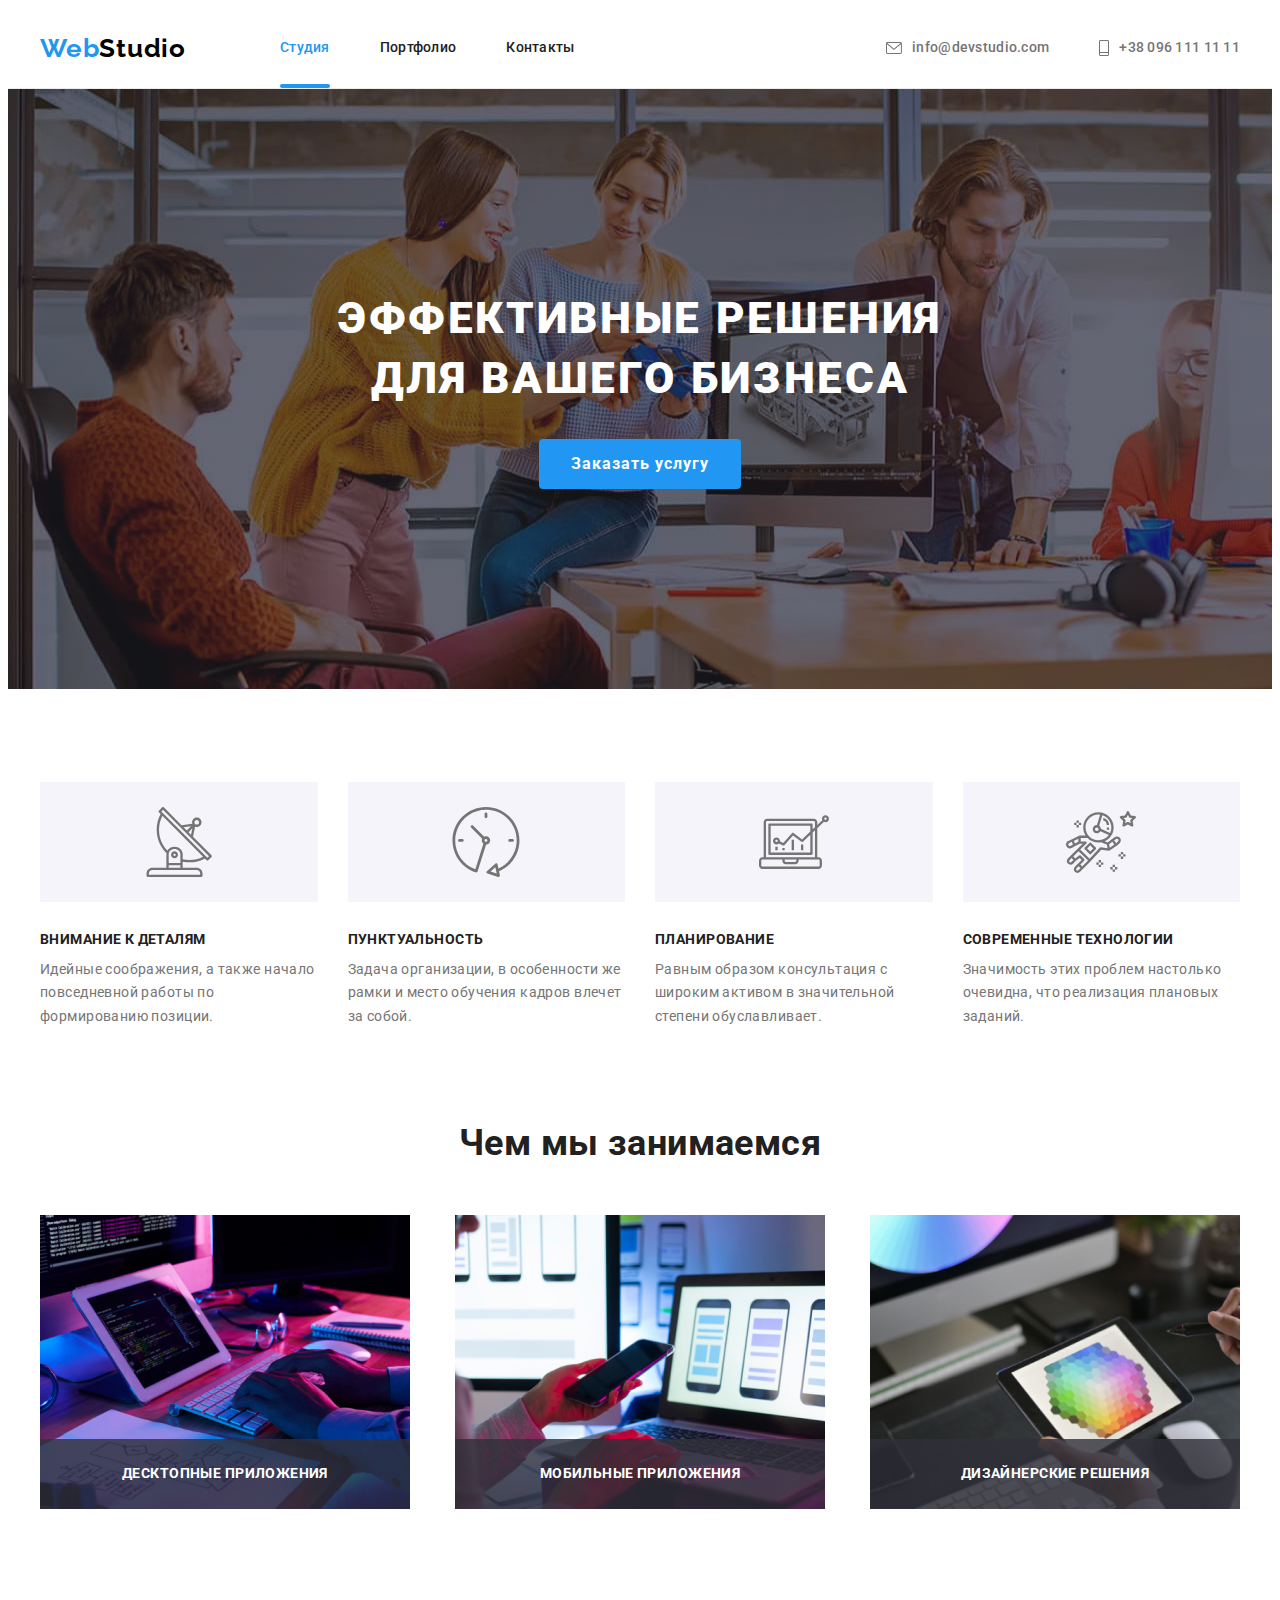
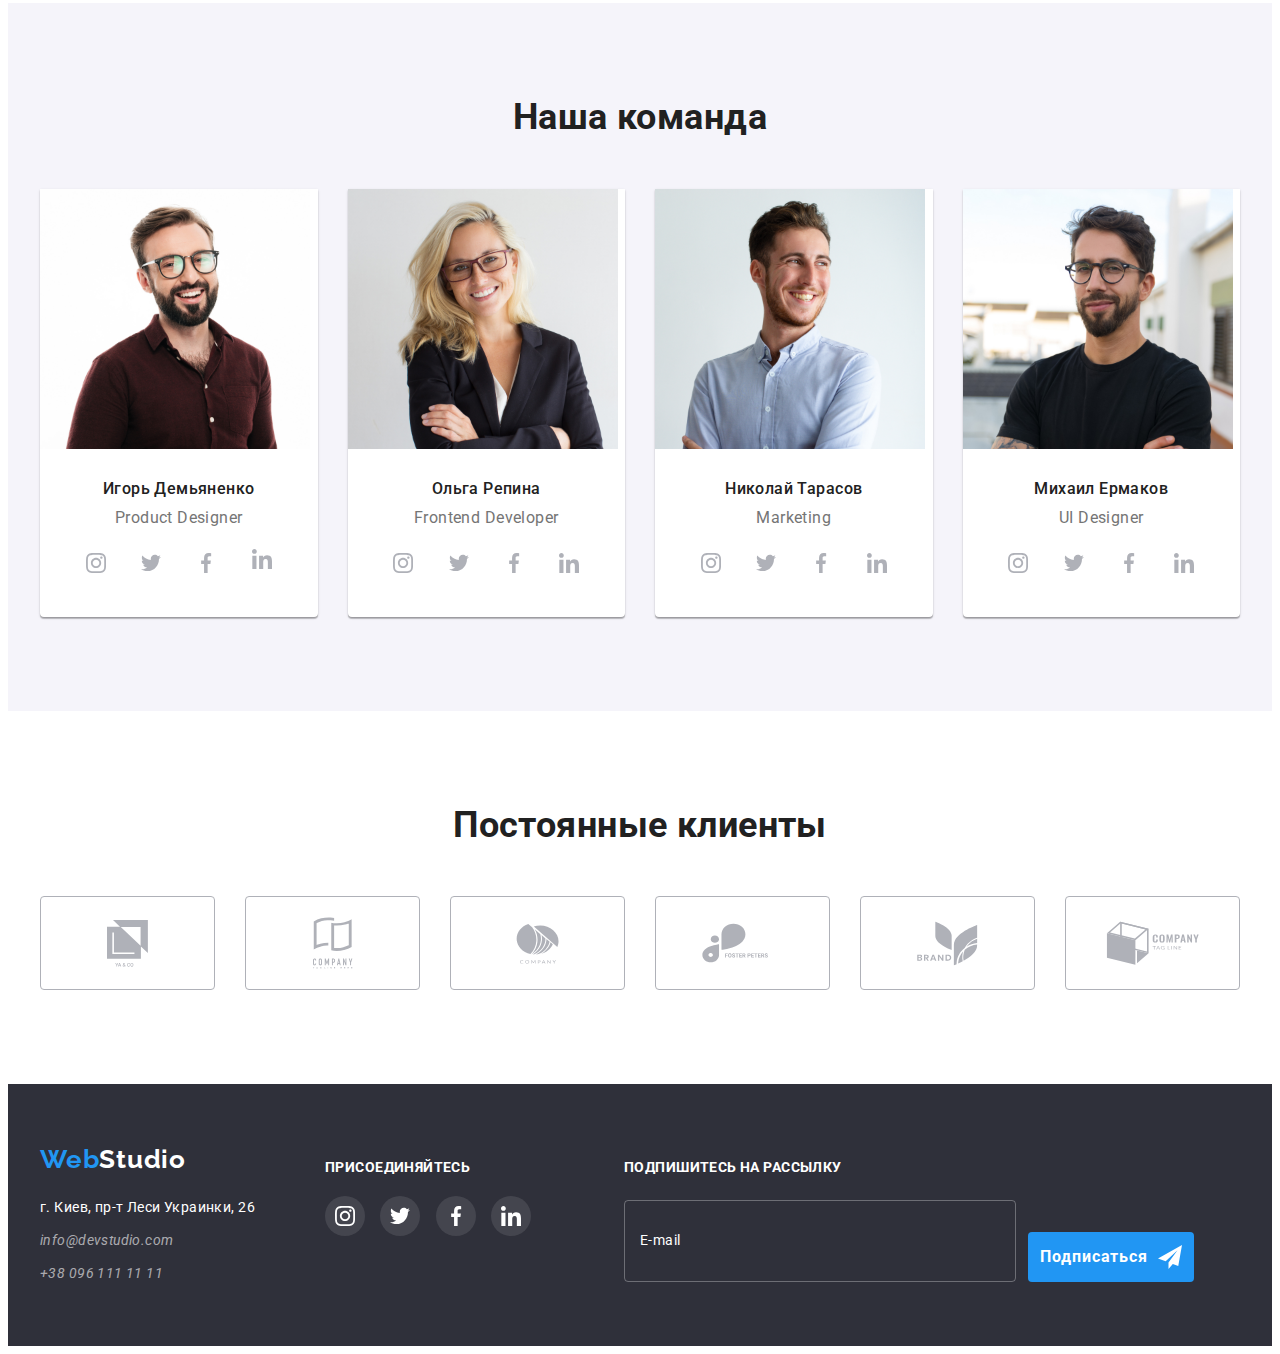
==== index.html @ 37f89ac8 "Initial commit" ====
<!DOCTYPE html>
<html lang="ru">
  <head>
    <meta charset="UTF-8" />
    <meta http-equiv="X-UA-Compatible" content="IE=edge" />
    <meta name="viewport" content="width=device-width, initial-scale=1.0" />
    <title>Студия</title>
    <link
      href="https://fonts.googleapis.com/css2?family=Raleway:wght@700&family=Roboto:wght@400;500;700;900&display=swap"
      rel="stylesheet"
    />
    <link
      rel="stylesheet"
      href="https://cdnjs.cloudflare.com/ajax/libs/modern-normalize/1.1.0/modern-normalize.min.css"
      integrity="sha512-wpPYUAdjBVSE4KJnH1VR1HeZfpl1ub8YT/NKx4PuQ5NmX2tKuGu6U/JRp5y+Y8XG2tV+wKQpNHVUX03MfMFn9Q=="
      crossorigin="anonymous"
      referrerpolicy="no-referrer"
    />
    <link rel="stylesheet" href="./css/main.min.css" />
  </head>
  <body>
    <!-- HEADER -->

    <header class="header">
      <div class="container">
        <nav class="nav">
          <a href="./index.html" class="logo link"
            >Web<span class="logo__part logo__part">Studio</span></a
          >
          <ul class="list nav__list">
            <li class="nav__item nav__item--current">
              <a href="./index.html" class="nav__link link nav__link--current"
                >Студия</a
              >
            </li>
            <li class="nav__item">
              <a href="./portfolio.html" class="nav__link link">Портфолио</a>
            </li>
            <li class="nav__item">
              <a href="" class="nav__link link">Контакты</a>
            </li>
          </ul>
          <ul class="contacts list">
            <li class="contacts__item">
              <a href="mailto:info@devstudio.com" class="contacts__link link">
                <svg class="contacts__icon" width="16" height="12">
                  <use href="./symbol-defs.svg#icon-envelope"></use>
                </svg>
                <span>info@devstudio.com</span>
              </a>
            </li>
            <li class="contacts__item">
              <a href="tel:+380961111111" class="contacts__link link">
                <svg class="contacts__icon" width="10" height="16">
                  <use href="./symbol-defs.svg#icon-phone"></use>
                </svg>
                <span>+38 096 111 11 11</span>
              </a>
            </li>
          </ul>
        </nav>
      </div>
    </header>

    <!-- MAIN -->

    <main>
      <!-- герой -->
      <section class="hero">
        <div class="container">
          <h1 class="hero__header">Эффективные решения для вашего бизнеса</h1>
          <button type="button" data-modal-open class="buttons hero__button">
            Заказать услугу
          </button>
        </div>
      </section>

      <!-- преимущества -->
      <section class="advantages section">
        <div class="container">
          <h2 class="hidden">Преимущества</h2>
          <ul class="advantages__list list">
            <li class="advantages__item">
              <div class="advantages__svg-wrapper">
                <svg width="70" height="70">
                  <use href="./symbol-defs.svg#icon-feature-1"></use>
                </svg>
              </div>
              <h3 class="advantages__header">Внимание к деталям</h3>
              <p>
                Идейные соображения, а также начало повседневной работы по
                формированию позиции.
              </p>
            </li>
            <li class="advantages__item">
              <div class="advantages__svg-wrapper">
                <svg width="70" height="70">
                  <use href="./symbol-defs.svg#icon-feature-2"></use>
                </svg>
              </div>
              <h3 class="advantages__header">Пунктуальность</h3>
              <p>
                Задача организации, в особенности же рамки и место обучения
                кадров влечет за собой.
              </p>
            </li>
            <li class="advantages__item">
              <div class="advantages__svg-wrapper">
                <svg width="70" height="70">
                  <use href="./symbol-defs.svg#icon-feature-3"></use>
                </svg>
              </div>
              <h3 class="advantages__header">Планирование</h3>
              <p>
                Равным образом консультация с широким активом в значительной
                степени обуславливает.
              </p>
            </li>
            <li class="advantages__item">
              <div class="advantages__svg-wrapper">
                <svg width="70" height="70">
                  <use href="./symbol-defs.svg#icon-feature-4"></use>
                </svg>
              </div>
              <h3 class="advantages__header">Современные технологии</h3>
              <p>
                Значимость этих проблем настолько очевидна, что реализация
                плановых заданий.
              </p>
            </li>
          </ul>
        </div>
      </section>

      <!-- Чем мы занимаемся -->
      <section class="specialisation section">
        <div class="container">
          <h2 class="section-header">Чем мы занимаемся</h2>
          <ul class="specialisation__list list">
            <li class="specialisation__item">
              <div>
                <img
                  src="./images/images-main-page/box1.jpg"
                  alt="Написание кода"
                  width="370"
                />
                <div class="specialisation__text-wrapper">
                  <p class="specialisation__name">Десктопные приложения</p>
                </div>
              </div>
            </li>
            <li class="specialisation__item">
              <div>
                <img
                  src="./images/images-main-page/box2.jpg"
                  alt="Адаптация контента под смарт
                    фон"
                  width="370"
                />
                <div class="specialisation__text-wrapper">
                  <p class="specialisation__name">Мобильные приложения</p>
                </div>
              </div>
            </li>
            <li class="specialisation__item">
              <div>
                <img
                  src="./images/images-main-page/box3.jpg"
                  alt="Подбор цветов"
                  width="370"
                />
                <div class="specialisation__text-wrapper">
                  <p class="specialisation__name">Дизайнерские решения</p>
                </div>
              </div>
            </li>
          </ul>
        </div>
      </section>

      <!-- Наша команда -->
      <section class="team section">
        <div class="container">
          <h2 class="section-header">Наша команда</h2>
          <ul class="team__cards list">
            <li class="member-card">
              <img
                src="./images/images-main-page/img.jpg"
                alt="Игорь Демьяненко"
                width="270"
              />
              <div class="member-card__text">
                <h3 class="member-card__name">Игорь Демьяненко</h3>
                <p lang="en" class="member-card__position">Product Designer</p>
                <ul class="communities list">
                  <li class="communities__item">
                    <a href="" class="link communities__link">
                      <svg class="communities__icon" width="20" height="20">
                        <use href="./symbol-defs.svg#icon-instagram"></use>
                      </svg>
                    </a>
                  </li>
                  <li class="communities__item">
                    <a href="" class="link communities__link">
                      <svg class="communities__icon" width="20" height="20">
                        <use href="./symbol-defs.svg#icon-twitter"></use>
                      </svg>
                    </a>
                  </li>
                  <li class="communities__item">
                    <a href="" class="link communities__link">
                      <svg class="communities__icon" width="20" height="20">
                        <use href="./symbol-defs.svg#icon-facebook"></use>
                      </svg>
                    </a>
                  </li>
                  <li class="communities__item">
                    <a href="" class="link communities__link">
                      <svg class="communities-icon-svg" width="20" height="20">
                        <use href="./symbol-defs.svg#icon-linkedin"></use>
                      </svg>
                    </a>
                  </li>
                </ul>
              </div>
            </li>
            <li class="member-card">
              <img
                src="./images/images-main-page/img1.jpg"
                alt="Ольга Репина"
                width="270"
              />
              <div class="member-card__text">
                <h3 class="member-card__name">Ольга Репина</h3>
                <p lang="en" class="member-card__position">
                  Frontend Developer
                </p>
                <ul class="communities list">
                  <li class="communities__item">
                    <a href="" class="link communities__link">
                      <svg class="communities__icon" width="20" height="20">
                        <use href="./symbol-defs.svg#icon-instagram"></use>
                      </svg>
                    </a>
                  </li>
                  <li class="communities__item">
                    <a href="" class="link communities__link">
                      <svg class="communities__icon" width="20" height="20">
                        <use href="./symbol-defs.svg#icon-twitter"></use>
                      </svg>
                    </a>
                  </li>
                  <li class="communities__item">
                    <a href="" class="link communities__link">
                      <svg class="communities__icon" width="20" height="20">
                        <use href="./symbol-defs.svg#icon-facebook"></use>
                      </svg>
                    </a>
                  </li>
                  <li class="communities__item">
                    <a href="" class="link communities__link">
                      <svg class="communities__icon" width="20" height="20">
                        <use href="./symbol-defs.svg#icon-linkedin"></use>
                      </svg>
                    </a>
                  </li>
                </ul>
              </div>
            </li>
            <li class="member-card">
              <img
                src="./images/images-main-page/img2.jpg"
                alt="Николай Тарасов"
                width="270"
              />
              <div class="member-card__text">
                <h3 class="member-card__name">Николай Тарасов</h3>
                <p lang="en" class="member-card__position">Marketing</p>
                <ul class="communities list">
                  <li class="communities__item">
                    <a href="" class="link communities__link">
                      <svg class="communities__icon" width="20" height="20">
                        <use href="./symbol-defs.svg#icon-instagram"></use>
                      </svg>
                    </a>
                  </li>
                  <li class="communities__item">
                    <a href="" class="link communities__link">
                      <svg class="communities__icon" width="20" height="20">
                        <use href="./symbol-defs.svg#icon-twitter"></use>
                      </svg>
                    </a>
                  </li>
                  <li class="communities__item">
                    <a href="" class="link communities__link">
                      <svg class="communities__icon" width="20" height="20">
                        <use href="./symbol-defs.svg#icon-facebook"></use>
                      </svg>
                    </a>
                  </li>
                  <li class="communities__item">
                    <a href="" class="link communities__link">
                      <svg class="communities__icon" width="20" height="20">
                        <use href="./symbol-defs.svg#icon-linkedin"></use>
                      </svg>
                    </a>
                  </li>
                </ul>
              </div>
            </li>
            <li class="member-card">
              <img
                src="./images/images-main-page/img3.jpg"
                alt="Михаил Ермаков"
                width="270"
              />
              <div class="member-card__text">
                <h3 class="member-card__name">Михаил Ермаков</h3>
                <p lang="en" class="member-card__position">UI Designer</p>
                <ul class="communities list">
                  <li class="communities__item">
                    <a href="" class="link communities__link">
                      <svg class="communities__icon" width="20" height="20">
                        <use href="./symbol-defs.svg#icon-instagram"></use>
                      </svg>
                    </a>
                  </li>
                  <li class="communities__item">
                    <a href="" class="link communities__link">
                      <svg class="communities__icon" width="20" height="20">
                        <use href="./symbol-defs.svg#icon-twitter"></use>
                      </svg>
                    </a>
                  </li>
                  <li class="communities__item">
                    <a href="" class="link communities__link">
                      <svg class="communities__icon" width="20" height="20">
                        <use href="./symbol-defs.svg#icon-facebook"></use>
                      </svg>
                    </a>
                  </li>
                  <li class="communities__item">
                    <a href="" class="link communities__link">
                      <svg class="communities__icon" width="20" height="20">
                        <use href="./symbol-defs.svg#icon-linkedin"></use>
                      </svg>
                    </a>
                  </li>
                </ul>
              </div>
            </li>
          </ul>
        </div>
      </section>

      <!-- Постоянные клиенты -->
      <section class="section clients">
        <div class="container">
          <h2 class="section-header">Постоянные клиенты</h2>
          <ul class="list clients__list">
            <li class="clients__item">
              <a href="" class="clients__link link">
                <svg class="clients__icon" width="41" height="47">
                  <use href="./symbol-defs.svg#icon-client-1"></use>
                </svg>
              </a>
            </li>
            <li class="clients__item">
              <a href="" class="clients__link link">
                <svg width="40" height="52" class="clients-icon-svg">
                  <use href="./symbol-defs.svg#icon-client-2"></use>
                </svg>
              </a>
            </li>
            <li class="clients__item">
              <a href="" class="clients__link link">
                <svg width="43" height="41" class="clients-icon-svg">
                  <use href="./symbol-defs.svg#icon-client-3"></use>
                </svg>
              </a>
            </li>
            <li class="clients__item">
              <a href="" class="clients__link link">
                <svg width="84" height="40" class="clients-icon-svg">
                  <use href="./symbol-defs.svg#icon-client-4"></use>
                </svg>
              </a>
            </li>
            <li class="clients__item">
              <a href="" class="clients__link link">
                <svg width="63" height="45" class="clients-icon-svg">
                  <use href="./symbol-defs.svg#icon-client-5"></use>
                </svg>
              </a>
            </li>
            <li class="clients__item">
              <a href="" class="clients__link link">
                <svg width="94" height="44" class="clients-icon-svg">
                  <use href="./symbol-defs.svg#icon-client-6"></use>
                </svg>
              </a>
            </li>
          </ul>
        </div>
      </section>
    </main>

    <!-- FOOTER  -->

    <footer class="footer">
      <div class="footer__container container">
        <div class="footer__address">
          <a href="./index.html" class="logo link"
            >Web<span class="logo__part logo__part--light">Studio</span></a
          >
          <address>
            <ul class="address list">
              <li class="address__item">
                <a
                  href="https://www.google.com/maps/place/%D0%B1%D1%83%D0%BB.+%D0%9B%D0%B5%D1%81%D0%B8+%D0%A3%D0%BA%D1%80%D0%B0%D0%B8%D0%BD%D0%BA%D0%B8,+26,+%D0%9A%D0%B8%D0%B5%D0%B2,+02000/@50.4265807,30.5383858,17z/data=!3m1!4b1!4m5!3m4!1s0x40d4cf0e033ecbe9:0x57a4dffefec77da0!8m2!3d50.4265807!4d30.5383858?shorturl=1"
                  class="link address__link address__link--light"
                  >г. Киев, пр-т Леси Украинки, 26</a
                >
              </li>
              <li class="address__item">
                <a href="mailto:info@devstudio.com" class="address__link link"
                  >info@devstudio.com</a
                >
              </li>
              <li class="address__item">
                <a href="tel:+380961111111" class="address__link link"
                  >+38 096 111 11 11</a
                >
              </li>
            </ul>
          </address>
        </div>
        <div class="footer__communities">
          <b class="footer__header">ПРИСОЕДИНЯЙТЕСЬ</b>
          <ul class="communities list">
            <li class="communities__item communities__item--light">
              <a href="" class="link communities__link">
                <svg class="communities__icon" width="20" height="20">
                  <use href="./symbol-defs.svg#icon-instagram"></use>
                </svg>
              </a>
            </li>
            <li class="communities__item communities__item--light">
              <a href="" class="link communities__link">
                <svg class="communities__icon" width="20" height="20">
                  <use href="./symbol-defs.svg#icon-twitter"></use>
                </svg>
              </a>
            </li>
            <li class="communities__item communities__item--light">
              <a href="" class="link communities__link">
                <svg class="communities__icon" width="20" height="20">
                  <use href="./symbol-defs.svg#icon-facebook"></use>
                </svg>
              </a>
            </li>
            <li class="communities__item communities__item--light">
              <a href="" class="link communities__link">
                <svg class="communities__icon" width="20" height="20">
                  <use href="./symbol-defs.svg#icon-linkedin"></use>
                </svg>
              </a>
            </li>
          </ul>
        </div>
        <div class="footer__subscribe">
          <b class="footer__header">Подпишитесь на рассылку</b>
          <form class="subscribe-form">
            <label class="subscribe-form__field">
              <input
                type="email"
                name="user-email"
                class="subscribe-form__input"
                placeholder=" "
              />
              <span class="subscribe-form__label">E-mail</span>
            </label>
            <button type="submit" class="subscribe-form__button buttons">
              <span class="subscribe-form__button-text">Подписаться</span>
              <svg width="24" height="24" class="subscribe-form__icon">
                <use href="./symbol-defs.svg#icon-send"></use>
              </svg>
            </button>
          </form>
        </div>
      </div>
    </footer>

    <!-- MODAL WINDOW -->

    <div data-modal class="backdrop is-hidden">
      <div class="modal">
        <button type="button" data-modal-close class="close-button">
          <svg width="18" height="18">
            <use href="./symbol-defs.svg#icon-close"></use>
          </svg>
        </button>
        <p class="modal__text">Оставьте свои данные, мы вам перезвоним</p>
        <form class="form">
          <label class="form__field">
            <span class="form__label">Имя</span>
            <input name="form-user-name" type="text" class="form__input" />
            <span class="form__icon">
              <svg width="18" height="18">
                <use href="./symbol-defs.svg#icon-person"></use>
              </svg>
            </span>
          </label>
          <label class="form__field">
            <span class="form__label">Телефон</span>
            <input name="form-telephone" type="tel" class="form__input" />
            <span class="form__icon">
              <svg width="18" height="18">
                <use href="./symbol-defs.svg#icon-telephone"></use>
              </svg>
            </span>
          </label>
          <label class="form__field">
            <span class="form__label">Почта</span>
            <input name="form-email" type="email" class="form__input" />
            <span class="form__icon">
              <svg width="18" height="18">
                <use href="./symbol-defs.svg#icon-email"></use>
              </svg>
            </span>
          </label>
          <label class="form__field">
            <span class="form__label">Комментарий</span>
            <textarea
              name="form-comment"
              class="form__input form__input-area"
              placeholder="Введите текст"
            ></textarea>
          </label>
          <label class="form__field form__field-checkbox">
            <input
              name="form-terms"
              type="checkbox"
              class="form__input-checkbox hidden"
              value="true"
            />
            <span class="form__label-checkbox"
              >Соглашаюсь с рассылкой и принимаю
              <a class="form__link-checkbox link" href=""
                >Условия договора</a
              ></span
            >
            <span class="form__icon-checkbox"></span>
          </label>
          <button type="submit" class="submit-button buttons">Отправить</button>
        </form>
      </div>
    </div>
    <script src="./js/modal.js"></script>
  </body>
</html>
---- css/main.min.css ----
p,h1,h2,h3,h4,h5,h6{margin:0px}ul,ol{margin:0px;padding-left:0px}img{display:block}svg{fill:currentColor}.link{text-decoration:none;margin:0;padding:0;color:inherit}.list{list-style-type:none;margin:0;padding:0}body{font-family:"Roboto",sans-serif;font-style:normal;font-weight:400;font-size:14px;line-height:1.7;letter-spacing:.03em;color:#757575;background-color:#fff}.hidden{width:1px;height:1px;overflow:hidden;opacity:0;margin:-1px}.backdrop{position:fixed;top:0;left:0;width:100%;height:100vh;background-color:rgba(0,0,0,.2);opacity:1;transition:opacity 250ms cubic-bezier(0.4, 0, 0.2, 1)}.backdrop.is-hidden{opacity:0;pointer-events:none}.no-scroll{overflow:hidden}.close-button{position:absolute;top:8px;right:8px;display:flex;align-items:center;justify-content:center;width:30px;height:30px;border:1px solid rgba(0,0,0,.1);border-radius:50%;background-color:#fff;transition:color 250ms cubic-bezier(0.4, 0, 0.2, 1),box-shadow 250ms cubic-bezier(0.4, 0, 0.2, 1),background-color 250ms cubic-bezier(0.4, 0, 0.2, 1)}.close-button:hover,.close-button:focus{background-color:#2196f3}.section{padding-top:94px;padding-bottom:94px}.container{width:1200px;padding-left:15px;padding-right:15px;margin:0 auto}.section-header{font-weight:700;font-size:36px;line-height:1.16;text-align:center;color:#212121;margin-bottom:50px}.buttons{display:flex;align-items:center;justify-content:center;font-family:inherit;cursor:pointer;border:none;border-radius:4px;font-weight:700;font-size:16px;line-height:1.88;letter-spacing:.06em;color:#fff}.buttons:hover,.buttons:focus{background-color:#188ce8;box-shadow:0px 2px 2px 0px rgba(0,0,0,.1215686275),0px 1px 2px 0px rgba(0,0,0,.0784313725),0px 3px 1px 0px rgba(0,0,0,.1019607843)}.filter{display:flex;align-items:center;justify-content:center;margin-bottom:30px}.filter__item+.filter__item{margin-left:8px}.filter__buttons{font-weight:500;font-size:16px;line-height:1.62;letter-spacing:.03em;text-align:center;background-color:#f5f4fa;color:#212121;transition:color 250ms cubic-bezier(0.4, 0, 0.2, 1),box-shadow 250ms cubic-bezier(0.4, 0, 0.2, 1),background-color 250ms cubic-bezier(0.4, 0, 0.2, 1);padding:6px 22px}.filter__buttons:hover,.filter__buttons:focus{color:#fff;background-color:#2196f3;box-shadow:0px 2px 2px 0px rgba(0,0,0,.1215686275),0px 1px 2px 0px rgba(0,0,0,.0784313725),0px 3px 1px 0px rgba(0,0,0,.1019607843)}.filter__buttons--current{color:#fff;background-color:#2196f3}.communities{display:flex;justify-content:space-between;height:44px;width:206px;margin-top:16px;margin-left:auto;margin-right:auto}.communities__item{height:40px;width:40px;border-radius:50%;display:flex;align-items:center;justify-content:center;color:#afb1b8;transition:color 250ms cubic-bezier(0.4, 0, 0.2, 1),box-shadow 250ms cubic-bezier(0.4, 0, 0.2, 1),background-color 250ms cubic-bezier(0.4, 0, 0.2, 1)}.communities__item--light{background-color:rgba(255,255,255,.1);color:#fff}.communities__item+.communities__item{margin-left:10px}.communities__item:hover,.communities__item:focus{color:#fff;background-color:#2196f3}.communities__icon{display:block;fill:currentColor}@keyframes menuAnimation{0%{transform:scaleX(0%)}100%{transform:scaleX(100%)}}.header{border-bottom:1px solid #ececec;font-weight:500;line-height:1.14;letter-spacing:.02em}.nav{display:flex;align-items:center;justify-content:center}.nav__list{display:flex;margin-left:94px}.nav__link{color:#212121;transition:color 250ms cubic-bezier(0.4, 0, 0.2, 1),box-shadow 250ms cubic-bezier(0.4, 0, 0.2, 1),background-color 250ms cubic-bezier(0.4, 0, 0.2, 1);display:block;padding-top:32px;padding-bottom:32px}.nav__link--current{color:#2196f3}.nav__link:hover,.nav__link:focus{color:#2196f3}.nav__item{position:relative}.nav__item+.nav__item{margin-left:50px}.nav__item::after{content:"";display:block;position:absolute;left:0;bottom:0;width:100%;height:4px;border-radius:2px;background-color:#2196f3;transform:scaleX(0);transition:transform 250ms cubic-bezier(0.4, 0, 0.2, 1)}.nav__item:hover::after{transform:scaleX(1)}.nav__item--current::after{transform:scaleX(1);animation-name:menuAnimation;animation-duration:250ms;animation-timing-function:cubic-bezier(0.4, 0, 0.2, 1)}.contacts{margin-left:auto;display:flex}.contacts__link{display:flex;align-items:center;justify-content:center;padding-top:32px;padding-bottom:32px;transition:color 250ms cubic-bezier(0.4, 0, 0.2, 1),box-shadow 250ms cubic-bezier(0.4, 0, 0.2, 1),background-color 250ms cubic-bezier(0.4, 0, 0.2, 1);color:#757575}.contacts__link:hover,.contacts__link:focus{color:#2196f3}.contacts__item+.contacts__item{margin-left:50px}.contacts__icon{margin-right:10px}.logo{font-family:"Raleway",sans-serif;font-style:normal;font-weight:700;font-size:26px;line-height:1.19;letter-spacing:.03em;color:#2196f3}.logo__part{color:#000}.logo__part--light{color:#fff}.hero{background-color:#2f303a;background-image:linear-gradient(rgba(47, 48, 58, 0.4), rgba(47, 48, 58, 0.4)),url(../images/images-main-page/hero-img.jpg);max-height:600px;max-width:1600px;background-repeat:no-repeat;background-size:cover;text-align:center;padding-top:200px;padding-bottom:200px;margin:0 auto}.hero__header{font-weight:900;font-size:44px;line-height:1.36;letter-spacing:.06em;text-align:center;text-transform:uppercase;display:inline-block;color:#fff;max-width:696px;margin-bottom:30px}.hero__button{margin:0 auto;padding:10px 32px;background-color:#2196f3;color:#fff;transition:color 250ms cubic-bezier(0.4, 0, 0.2, 1),box-shadow 250ms cubic-bezier(0.4, 0, 0.2, 1),background-color 250ms cubic-bezier(0.4, 0, 0.2, 1)}.advantages{padding-bottom:0}.advantages__list{display:flex;justify-content:space-between}.advantages__item{flex-basis:calc((100% - 90px)/4)}.advantages__item+.advantages__item{margin-left:30px}.advantages__svg-wrapper{height:120px;width:100%;background-color:#f5f4fa;display:flex;align-items:center;justify-content:center;margin-bottom:30px}.advantages__header{font-weight:700;font-size:14px;line-height:1.14;text-transform:uppercase;color:#212121;margin-bottom:10px}.specialisation__list{display:flex;justify-content:space-between}.specialisation__item{flex-basis:calc((100% - 90px)/4);position:relative}.specialisation__item+.specialisation__item{margin-left:30px}.specialisation__text-wrapper{position:absolute;bottom:0;display:flex;align-items:center;justify-content:center;width:100%;height:70px;text-transform:uppercase;font-weight:700;font-size:14px;line-height:1.14;letter-spacing:.03em;color:#fff;background-color:rgba(47,48,58,.8)}.team{background-color:#f5f4fa}.team__header{font-weight:700;font-size:36px;line-height:1.16;text-align:center;color:#212121;margin-bottom:50px}.team__cards{display:flex;justify-content:space-between}.member-card{box-shadow:0px 1px 3px rgba(0,0,0,.12),0px 1px 1px rgba(0,0,0,.14),0px 2px 1px rgba(0,0,0,.2);border-radius:0px 0px 4px 4px;background-color:#fff;flex-basis:calc((100% - 90px)/4)}.member-card+.member-card{margin-left:30px}.member-card__text{padding-top:30px;padding-bottom:30px}.member-card__name{font-weight:500;font-size:16px;line-height:1.19;text-align:center;color:#212121}.member-card__position{font-size:16px;line-height:1.19;text-align:center;margin-top:10px}.clients__list{display:flex;justify-content:space-between}.clients__item{color:#afb1b8;border:1px solid currentColor;border-radius:4px;transition:color 250ms cubic-bezier(0.4, 0, 0.2, 1),box-shadow 250ms cubic-bezier(0.4, 0, 0.2, 1),background-color 250ms cubic-bezier(0.4, 0, 0.2, 1);flex-basis:calc((100% - 150px)/6)}.clients__item+.clients__item{margin-left:30px}.clients__item:hover,.clients__item:focus{color:#2196f3}.clients__link{display:flex;align-items:center;justify-content:center;height:92px;width:100%}.footer{background-color:#2f303a;padding-top:60px;padding-bottom:60px}.footer__container{display:flex}.address{margin-top:20px}.address__item+.address__item{margin-top:9px}.address__link{color:rgba(255,255,255,.6);transition:color 250ms cubic-bezier(0.4, 0, 0.2, 1),box-shadow 250ms cubic-bezier(0.4, 0, 0.2, 1),background-color 250ms cubic-bezier(0.4, 0, 0.2, 1)}.address__link--light{font-style:normal;color:#fff}.address__link:hover,.address__link:focus{color:#2196f3}.footer__communities{width:206px;margin-left:70px;margin-top:12px}.footer__header{font-weight:700;font-size:14px;line-height:1.14;letter-spacing:.03em;text-transform:uppercase;color:#fff}.footer__subscribe{margin-left:93px;margin-top:12px;width:570px}.subscribe-form{display:flex;align-items:flex-end;margin-top:20px}.subscribe-form__field{position:relative;display:block}.subscribe-form__input{width:358px;height:50px;padding:15px 16px;background-color:rgba(0,0,0,0);border:1px solid rgba(255,255,255,.3);border-radius:4px;color:#fff}.subscribe-form__label{position:absolute;top:50%;left:16px;transform:translateY(-50%);transition:transform 250ms linear;color:#fff}.subscribe-form__input:not(:placeholder-shown)+.subscribe-form__label,.subscribe-form__field:focus-within .subscribe-form__label{transform:translateY(-50px)}.subscribe-form__button{width:200px;height:50px;margin-left:12px;border-color:rgba(0,0,0,0);background-color:#2196f3}.subscribe-form__button-text{margin-right:10px;font-weight:700;font-size:16px;line-height:1.88;letter-spacing:.06em}.modal{position:absolute;top:50%;left:50%;transform:translate(-50%, -50%) scale(1);width:528px;min-height:581px;padding:40px;background-color:#fff;border-radius:4px;box-shadow:0px 2px 1px 0px rgba(0,0,0,.2);box-shadow:0px 1px 1px 0px rgba(0,0,0,.14);box-shadow:0px 1px 3px 0px rgba(0,0,0,.12);transition:transform 250ms cubic-bezier(0.4, 0, 0.2, 1)}.backdrop.is-hidden .modal{transform:translate(-50%, -50%) scale(1.2)}.modal__text{margin-bottom:12px;font-weight:700;font-size:20px;line-height:1.15;letter-spacing:.03em;text-align:center;color:#212121}.form__field{display:block;position:relative;margin-bottom:10px}.form__input{width:100%;height:40px;padding-left:50px;border:1px solid rgba(33,33,33,.2);border-radius:4px;outline:none;transition:border-color 350ms cubic-bezier(0.4, 0, 0.2, 1)}.form__field:focus-within .form__input{border-color:#2196f3}.form__input-area{height:120px;padding:12px 16px;resize:none}.form__input-area::placeholder{font-size:12px;line-height:1.16;letter-spacing:.01em;color:rgba(117,117,117,.5)}.form__label{color:#757575;font-size:12px;line-height:1.16;letter-spacing:.01em}.form__icon{display:block;height:18px;position:absolute;top:calc(50% + 12px);left:0;transform:translateY(-50%);margin-left:12px;fill:#212121;transition:fill 250ms cubic-bezier(0.4, 0, 0.2, 1)}.form__field:focus-within .form__icon{color:#2196f3}.form__label-checkbox{margin-left:23px}.form__field-checkbox{margin-left:13px;position:relative;margin-bottom:30px;display:flex;align-items:center;justify-content:center}.form__link-checkbox{color:#2196f3;border-bottom:1px solid #2196f3}.form__icon-checkbox{position:absolute;top:50%;left:0;transform:translateY(-50%);width:16px;height:15px;border:2px solid #212121;border-radius:2px;background-color:rgba(0,0,0,0);transition:background-color 250ms cubic-bezier(0.4, 0, 0.2, 1)}.form__input-checkbox:checked~.form__icon-checkbox{background-color:#2196f3;border-color:rgba(0,0,0,0);background-image:url(../images/images-main-page/icon-check.svg);background-repeat:no-repeat;background-position:center}.submit-button{margin:0 auto;width:200px;height:50px;background-color:#2196f3;color:#fff;font-size:16px;line-height:1.88;letter-spacing:.06em}.cards{display:flex;flex-wrap:wrap}.card{flex-basis:calc((100% - 60px)/3);margin-top:30px;margin-left:30px;transition:color 250ms cubic-bezier(0.4, 0, 0.2, 1),box-shadow 250ms cubic-bezier(0.4, 0, 0.2, 1),background-color 250ms cubic-bezier(0.4, 0, 0.2, 1)}.card:nth-child(-n+3){margin-top:0}.card:nth-child(3n+1){margin-left:0}.card:hover,.card:focus{box-shadow:1px 4px 6px 0px rgba(0,0,0,.1607843137),0px 4px 4px 0px rgba(0,0,0,.0588235294),0px 1px 1px 0px rgba(0,0,0,.1215686275)}.card__thumb{position:relative;overflow:hidden}.card__overlay-text{position:absolute;padding:63px 24px;color:#fff;background-color:rgba(33,150,243,.9);transition:transform 250ms cubic-bezier(0.4, 0, 0.2, 1);font-size:18px;line-height:1.56;letter-spacing:.03em}.card:hover .card__overlay-text,.card:focus .card__overlay-text{transform:translateY(-100%)}.card__description{padding:20px 24px;border:1px solid #eee;border-top:none}.card__name{color:#212121;font-weight:700;font-size:18px;line-height:2;letter-spacing:.06em}.card__type{font-size:16px;line-height:1.88;color:#757575;margin-top:4px}/*# sourceMappingURL=main.min.css.map */
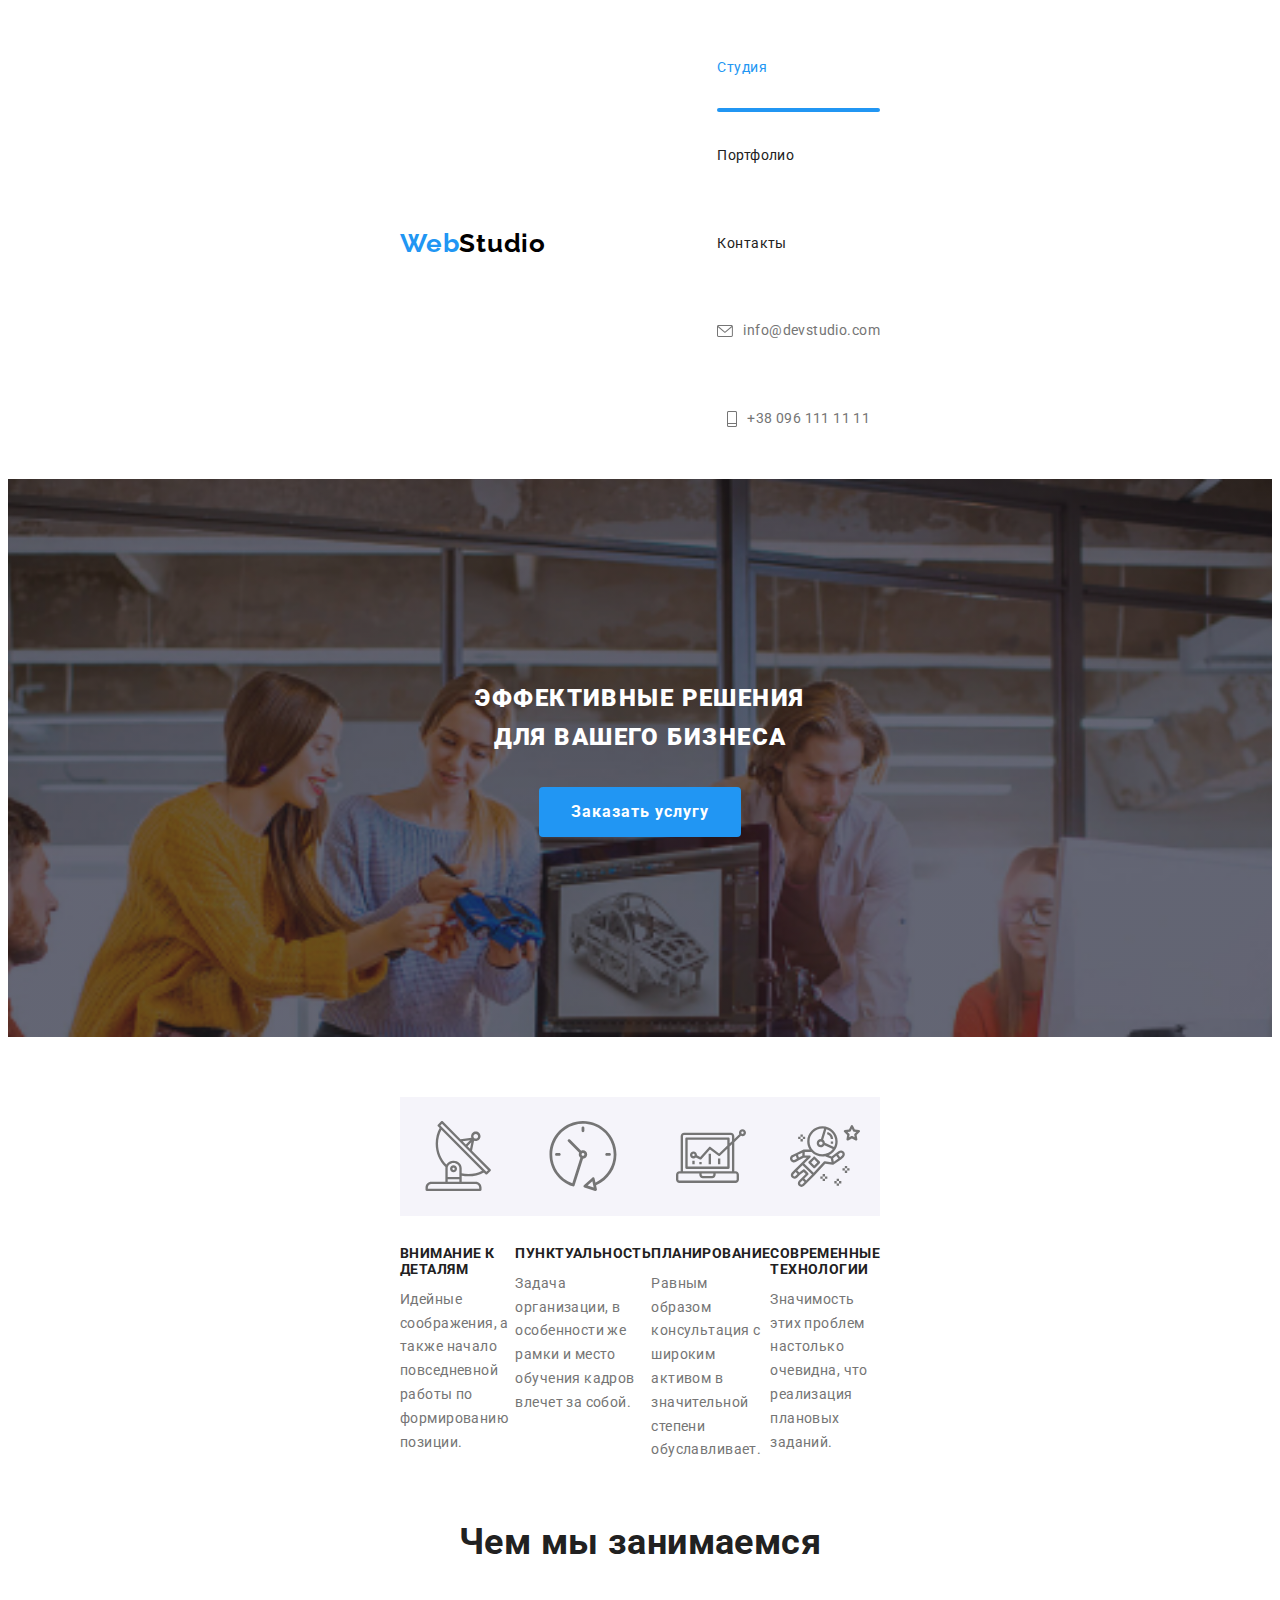
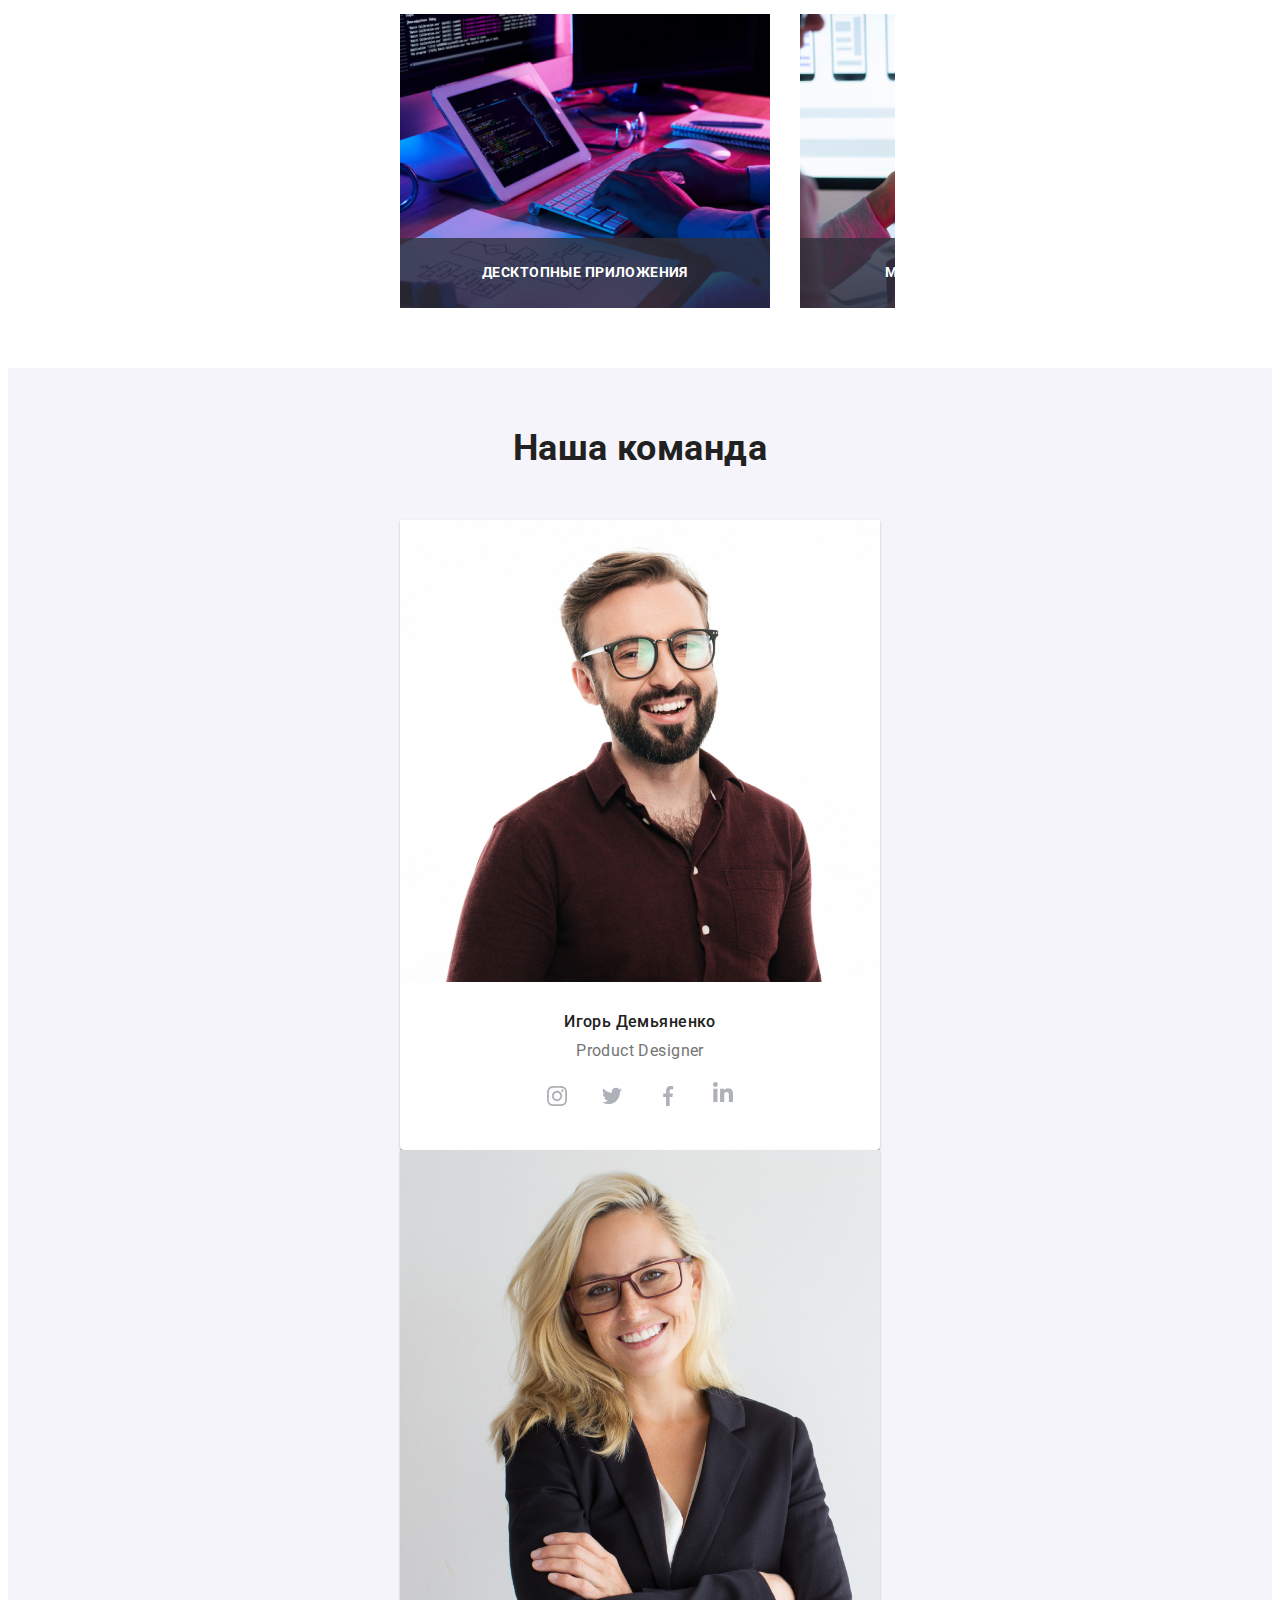
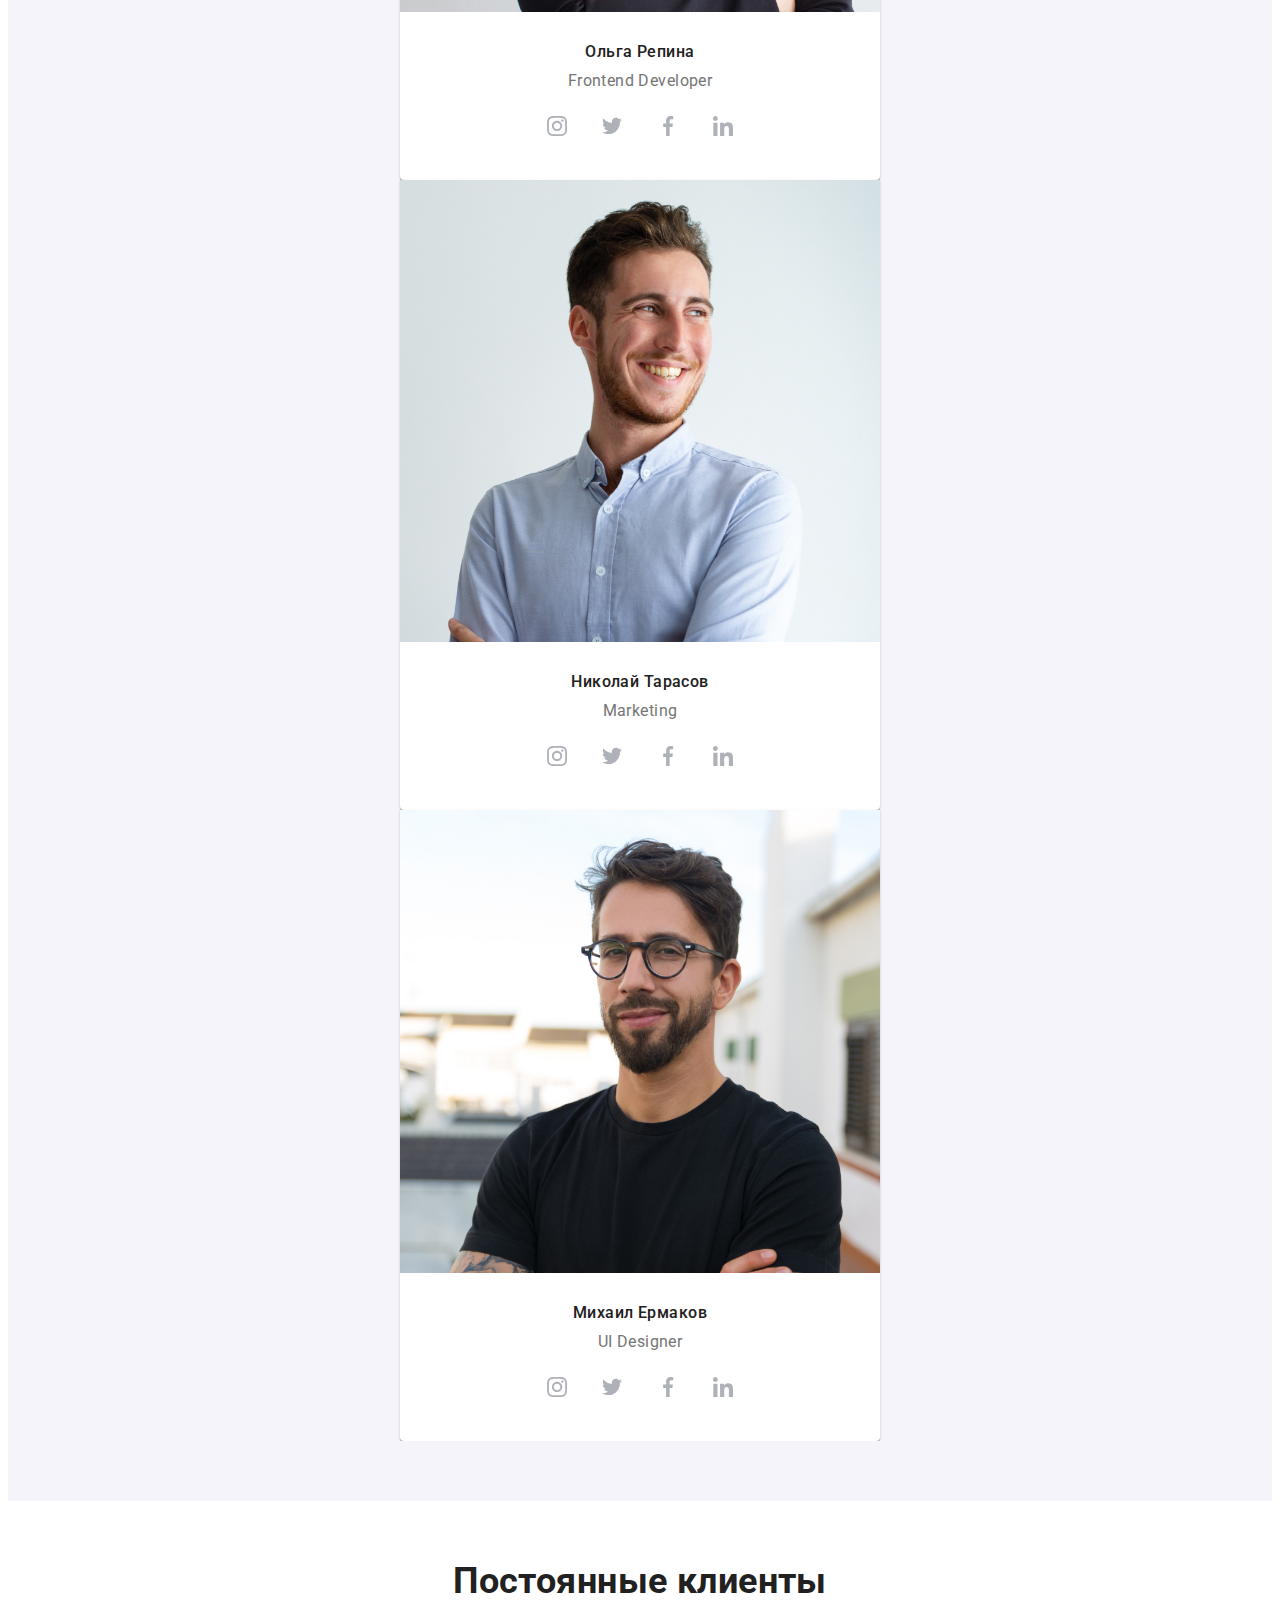
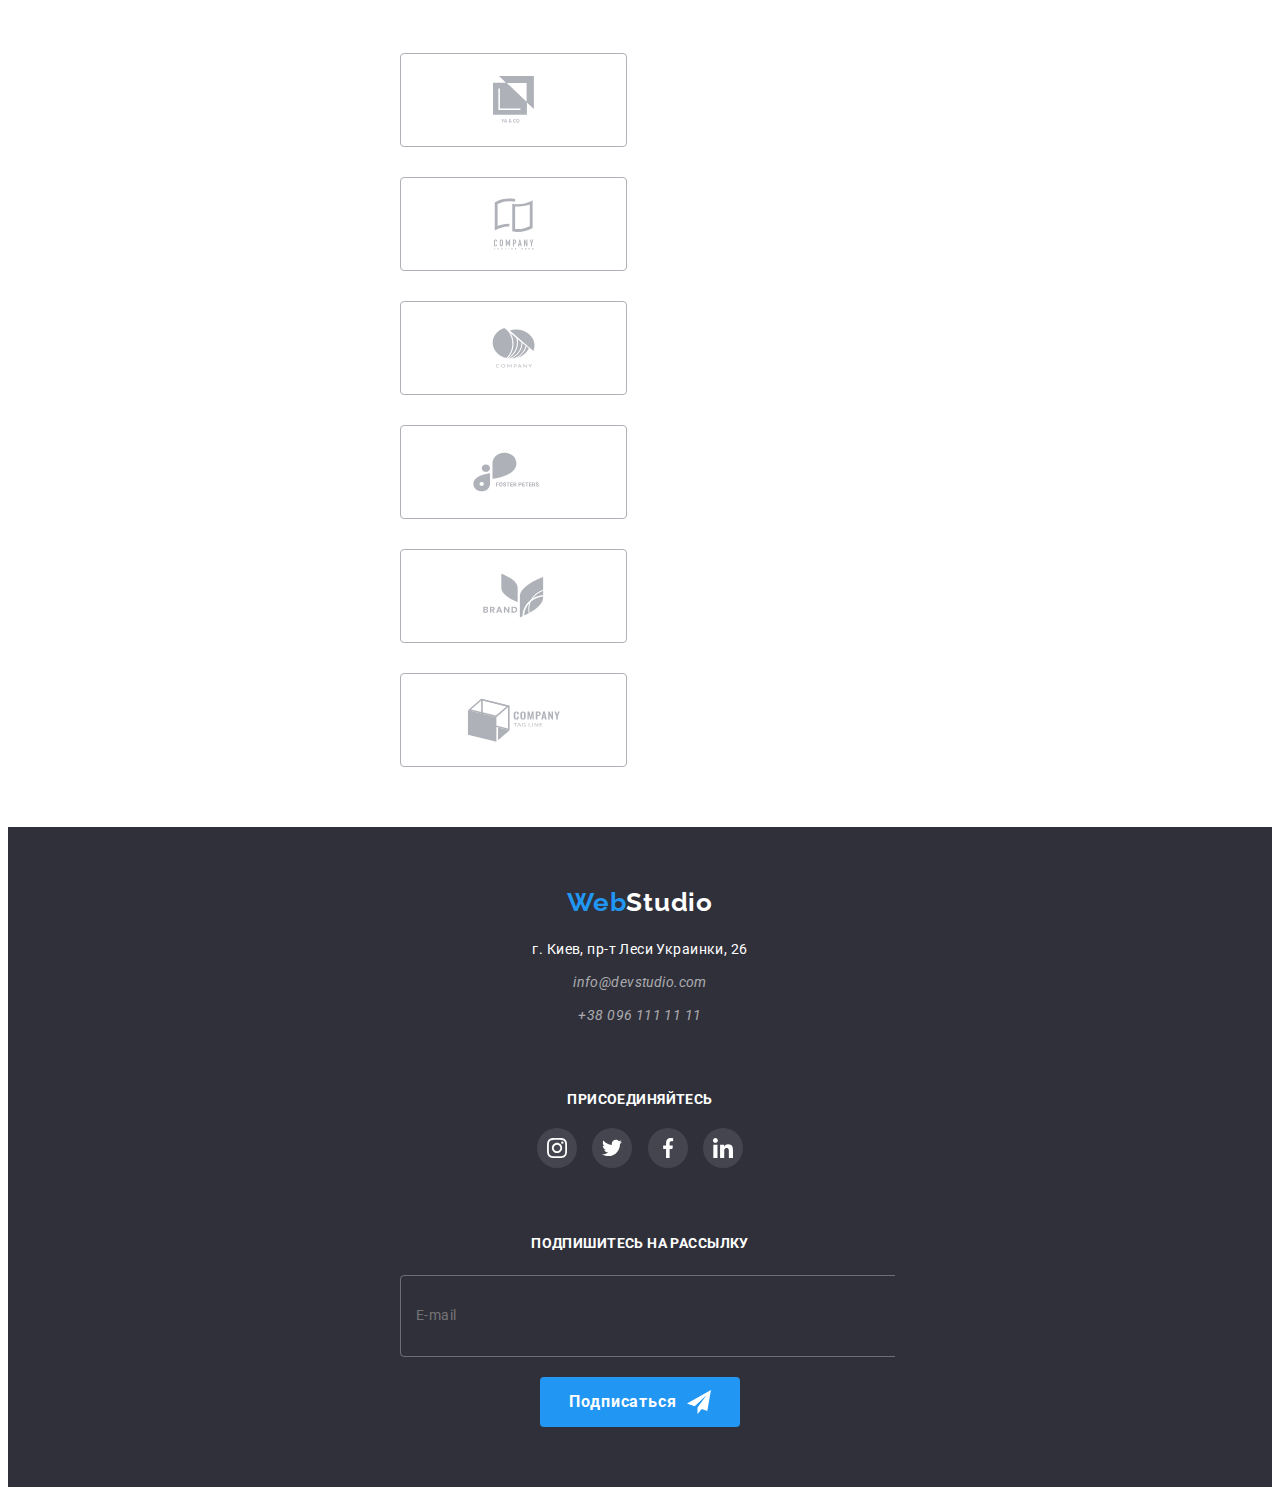
==== commit 816f509c: "mob version" ====
--- a/index.html
+++ b/index.html
@@ -22,11 +22,11 @@
     <!-- HEADER -->
 
     <header class="header">
-      <div class="container">
+      <div class="container header__container">
+        <a href="./index.html" class="logo link"
+          >Web<span class="logo__part logo__part">Studio</span></a
+        >
         <nav class="nav">
-          <a href="./index.html" class="logo link"
-            >Web<span class="logo__part logo__part">Studio</span></a
-          >
           <ul class="list nav__list">
             <li class="nav__item nav__item--current">
               <a href="./index.html" class="nav__link link nav__link--current"
@@ -59,24 +59,71 @@
             </li>
           </ul>
         </nav>
+        <button type="button" class="menu-btn-mob">
+          <svg class="menu-btn-mob__icon" width="40px" height="40px">
+            <use href="./symbol-defs.svg#icon-menu-mob"></use>
+          </svg>
+        </button>
+        <div class="menu-mob is-hidden">
+           <button type="button" class="menu-mob__close-btn">
+          <svg width="40px" height="40px">
+            <use href="./symbol-defs.svg#icon-close-mob"></use>
+          </svg>
+        </button>
+          <nav class="menu-mob__nav">
+          <ul class="menu-mob__top list">
+            <li class="menu-mob__item">
+              <a href="./index.html" class="menu-mob__link link menu-mob__link--current"
+                >Студия</a
+              >
+            </li>
+            <li class="menu-mob__item">
+              <a href="./portfolio.html" class="menu-mob__link link">Портфолио</a>
+            </li>
+            <li class="menu-mob__item">
+              <a href="" class="menu-mob__link link">Контакты</a>
+            </li>
+          </ul>
+          <div class="menu-mob__bottom">
+              <ul class="list">
+               <li class="menu-mob__mail">
+              <a href="mailto:info@devstudio.com" class="link">
+              info@devstudio.com
+              </a>
+            </li>
+            <li class="menu-mob__tel">
+              <a href="tel:+380961111111" class="link">
+                +38 096 111 11 11
+              </a>
+            </li>
+            </ul>
+            <ul class="menu-mob__communities list">
+              <li class="menu-mob__communities-item"><a href="" class="link">Instagram</a></li>
+              <li class="menu-mob__communities-item"><a href="" class="link">Twitter</a></li>
+              <li class="menu-mob__communities-item"><a href="" class="link">Facebook</a></li>
+              <li class="menu-mob__communities-item"><a href="" class="link">LinkedIn</a></li>
+            </ul>
+        </div>
+          </div>
       </div>
     </header>
 
     <!-- MAIN -->
 
-    <main>
-      <!-- герой -->
-      <section class="hero">
-        <div class="container">
+    <!-- герой -->
+    <section class="hero">
+      <div class="container">
+        <div class="hero__wrapper">
           <h1 class="hero__header">Эффективные решения для вашего бизнеса</h1>
           <button type="button" data-modal-open class="buttons hero__button">
             Заказать услугу
           </button>
         </div>
-      </section>
-
-      <!-- преимущества -->
-      <section class="advantages section">
+      </div>
+    </section>
+
+    <!-- преимущества -->
+    <section class="advantages section">
         <div class="container">
           <h2 class="hidden">Преимущества</h2>
           <ul class="advantages__list list">
@@ -132,8 +179,8 @@
         </div>
       </section>
 
-      <!-- Чем мы занимаемся -->
-      <section class="specialisation section">
+     <!-- Чем мы занимаемся -->
+    <section class="specialisation section">
         <div class="container">
           <h2 class="section-header">Чем мы занимаемся</h2>
           <ul class="specialisation__list list">
@@ -178,8 +225,8 @@
         </div>
       </section>
 
-      <!-- Наша команда -->
-      <section class="team section">
+    <!-- Наша команда -->
+    <section class="team section">
         <div class="container">
           <h2 class="section-header">Наша команда</h2>
           <ul class="team__cards list">
@@ -188,6 +235,7 @@
                 src="./images/images-main-page/img.jpg"
                 alt="Игорь Демьяненко"
                 width="270"
+                class="member-card__photo"
               />
               <div class="member-card__text">
                 <h3 class="member-card__name">Игорь Демьяненко</h3>
@@ -229,6 +277,7 @@
                 src="./images/images-main-page/img1.jpg"
                 alt="Ольга Репина"
                 width="270"
+                class="member-card__photo"
               />
               <div class="member-card__text">
                 <h3 class="member-card__name">Ольга Репина</h3>
@@ -272,6 +321,7 @@
                 src="./images/images-main-page/img2.jpg"
                 alt="Николай Тарасов"
                 width="270"
+                class="member-card__photo"
               />
               <div class="member-card__text">
                 <h3 class="member-card__name">Николай Тарасов</h3>
@@ -313,6 +363,7 @@
                 src="./images/images-main-page/img3.jpg"
                 alt="Михаил Ермаков"
                 width="270"
+                class="member-card__photo"
               />
               <div class="member-card__text">
                 <h3 class="member-card__name">Михаил Ермаков</h3>
@@ -353,8 +404,8 @@
         </div>
       </section>
 
-      <!-- Постоянные клиенты -->
-      <section class="section clients">
+    <!-- Постоянные клиенты -->
+    <section class="section clients">
         <div class="container">
           <h2 class="section-header">Постоянные клиенты</h2>
           <ul class="list clients__list">
@@ -557,5 +608,6 @@
       </div>
     </div>
     <script src="./js/modal.js"></script>
+    <script src="./js/menu.js"></script>
   </body>
 </html>
--- a/css/main.min.css
+++ b/css/main.min.css
@@ -1 +1 @@
-p,h1,h2,h3,h4,h5,h6{margin:0px}ul,ol{margin:0px;padding-left:0px}img{display:block}svg{fill:currentColor}.link{text-decoration:none;margin:0;padding:0;color:inherit}.list{list-style-type:none;margin:0;padding:0}body{font-family:"Roboto",sans-serif;font-style:normal;font-weight:400;font-size:14px;line-height:1.7;letter-spacing:.03em;color:#757575;background-color:#fff}.hidden{width:1px;height:1px;overflow:hidden;opacity:0;margin:-1px}.backdrop{position:fixed;top:0;left:0;width:100%;height:100vh;background-color:rgba(0,0,0,.2);opacity:1;transition:opacity 250ms cubic-bezier(0.4, 0, 0.2, 1)}.backdrop.is-hidden{opacity:0;pointer-events:none}.no-scroll{overflow:hidden}.close-button{position:absolute;top:8px;right:8px;display:flex;align-items:center;justify-content:center;width:30px;height:30px;border:1px solid rgba(0,0,0,.1);border-radius:50%;background-color:#fff;transition:color 250ms cubic-bezier(0.4, 0, 0.2, 1),box-shadow 250ms cubic-bezier(0.4, 0, 0.2, 1),background-color 250ms cubic-bezier(0.4, 0, 0.2, 1)}.close-button:hover,.close-button:focus{background-color:#2196f3}.section{padding-top:94px;padding-bottom:94px}.container{width:1200px;padding-left:15px;padding-right:15px;margin:0 auto}.section-header{font-weight:700;font-size:36px;line-height:1.16;text-align:center;color:#212121;margin-bottom:50px}.buttons{display:flex;align-items:center;justify-content:center;font-family:inherit;cursor:pointer;border:none;border-radius:4px;font-weight:700;font-size:16px;line-height:1.88;letter-spacing:.06em;color:#fff}.buttons:hover,.buttons:focus{background-color:#188ce8;box-shadow:0px 2px 2px 0px rgba(0,0,0,.1215686275),0px 1px 2px 0px rgba(0,0,0,.0784313725),0px 3px 1px 0px rgba(0,0,0,.1019607843)}.filter{display:flex;align-items:center;justify-content:center;margin-bottom:30px}.filter__item+.filter__item{margin-left:8px}.filter__buttons{font-weight:500;font-size:16px;line-height:1.62;letter-spacing:.03em;text-align:center;background-color:#f5f4fa;color:#212121;transition:color 250ms cubic-bezier(0.4, 0, 0.2, 1),box-shadow 250ms cubic-bezier(0.4, 0, 0.2, 1),background-color 250ms cubic-bezier(0.4, 0, 0.2, 1);padding:6px 22px}.filter__buttons:hover,.filter__buttons:focus{color:#fff;background-color:#2196f3;box-shadow:0px 2px 2px 0px rgba(0,0,0,.1215686275),0px 1px 2px 0px rgba(0,0,0,.0784313725),0px 3px 1px 0px rgba(0,0,0,.1019607843)}.filter__buttons--current{color:#fff;background-color:#2196f3}.communities{display:flex;justify-content:space-between;height:44px;width:206px;margin-top:16px;margin-left:auto;margin-right:auto}.communities__item{height:40px;width:40px;border-radius:50%;display:flex;align-items:center;justify-content:center;color:#afb1b8;transition:color 250ms cubic-bezier(0.4, 0, 0.2, 1),box-shadow 250ms cubic-bezier(0.4, 0, 0.2, 1),background-color 250ms cubic-bezier(0.4, 0, 0.2, 1)}.communities__item--light{background-color:rgba(255,255,255,.1);color:#fff}.communities__item+.communities__item{margin-left:10px}.communities__item:hover,.communities__item:focus{color:#fff;background-color:#2196f3}.communities__icon{display:block;fill:currentColor}@keyframes menuAnimation{0%{transform:scaleX(0%)}100%{transform:scaleX(100%)}}.header{border-bottom:1px solid #ececec;font-weight:500;line-height:1.14;letter-spacing:.02em}.nav{display:flex;align-items:center;justify-content:center}.nav__list{display:flex;margin-left:94px}.nav__link{color:#212121;transition:color 250ms cubic-bezier(0.4, 0, 0.2, 1),box-shadow 250ms cubic-bezier(0.4, 0, 0.2, 1),background-color 250ms cubic-bezier(0.4, 0, 0.2, 1);display:block;padding-top:32px;padding-bottom:32px}.nav__link--current{color:#2196f3}.nav__link:hover,.nav__link:focus{color:#2196f3}.nav__item{position:relative}.nav__item+.nav__item{margin-left:50px}.nav__item::after{content:"";display:block;position:absolute;left:0;bottom:0;width:100%;height:4px;border-radius:2px;background-color:#2196f3;transform:scaleX(0);transition:transform 250ms cubic-bezier(0.4, 0, 0.2, 1)}.nav__item:hover::after{transform:scaleX(1)}.nav__item--current::after{transform:scaleX(1);animation-name:menuAnimation;animation-duration:250ms;animation-timing-function:cubic-bezier(0.4, 0, 0.2, 1)}.contacts{margin-left:auto;display:flex}.contacts__link{display:flex;align-items:center;justify-content:center;padding-top:32px;padding-bottom:32px;transition:color 250ms cubic-bezier(0.4, 0, 0.2, 1),box-shadow 250ms cubic-bezier(0.4, 0, 0.2, 1),background-color 250ms cubic-bezier(0.4, 0, 0.2, 1);color:#757575}.contacts__link:hover,.contacts__link:focus{color:#2196f3}.contacts__item+.contacts__item{margin-left:50px}.contacts__icon{margin-right:10px}.logo{font-family:"Raleway",sans-serif;font-style:normal;font-weight:700;font-size:26px;line-height:1.19;letter-spacing:.03em;color:#2196f3}.logo__part{color:#000}.logo__part--light{color:#fff}.hero{background-color:#2f303a;background-image:linear-gradient(rgba(47, 48, 58, 0.4), rgba(47, 48, 58, 0.4)),url(../images/images-main-page/hero-img.jpg);max-height:600px;max-width:1600px;background-repeat:no-repeat;background-size:cover;text-align:center;padding-top:200px;padding-bottom:200px;margin:0 auto}.hero__header{font-weight:900;font-size:44px;line-height:1.36;letter-spacing:.06em;text-align:center;text-transform:uppercase;display:inline-block;color:#fff;max-width:696px;margin-bottom:30px}.hero__button{margin:0 auto;padding:10px 32px;background-color:#2196f3;color:#fff;transition:color 250ms cubic-bezier(0.4, 0, 0.2, 1),box-shadow 250ms cubic-bezier(0.4, 0, 0.2, 1),background-color 250ms cubic-bezier(0.4, 0, 0.2, 1)}.advantages{padding-bottom:0}.advantages__list{display:flex;justify-content:space-between}.advantages__item{flex-basis:calc((100% - 90px)/4)}.advantages__item+.advantages__item{margin-left:30px}.advantages__svg-wrapper{height:120px;width:100%;background-color:#f5f4fa;display:flex;align-items:center;justify-content:center;margin-bottom:30px}.advantages__header{font-weight:700;font-size:14px;line-height:1.14;text-transform:uppercase;color:#212121;margin-bottom:10px}.specialisation__list{display:flex;justify-content:space-between}.specialisation__item{flex-basis:calc((100% - 90px)/4);position:relative}.specialisation__item+.specialisation__item{margin-left:30px}.specialisation__text-wrapper{position:absolute;bottom:0;display:flex;align-items:center;justify-content:center;width:100%;height:70px;text-transform:uppercase;font-weight:700;font-size:14px;line-height:1.14;letter-spacing:.03em;color:#fff;background-color:rgba(47,48,58,.8)}.team{background-color:#f5f4fa}.team__header{font-weight:700;font-size:36px;line-height:1.16;text-align:center;color:#212121;margin-bottom:50px}.team__cards{display:flex;justify-content:space-between}.member-card{box-shadow:0px 1px 3px rgba(0,0,0,.12),0px 1px 1px rgba(0,0,0,.14),0px 2px 1px rgba(0,0,0,.2);border-radius:0px 0px 4px 4px;background-color:#fff;flex-basis:calc((100% - 90px)/4)}.member-card+.member-card{margin-left:30px}.member-card__text{padding-top:30px;padding-bottom:30px}.member-card__name{font-weight:500;font-size:16px;line-height:1.19;text-align:center;color:#212121}.member-card__position{font-size:16px;line-height:1.19;text-align:center;margin-top:10px}.clients__list{display:flex;justify-content:space-between}.clients__item{color:#afb1b8;border:1px solid currentColor;border-radius:4px;transition:color 250ms cubic-bezier(0.4, 0, 0.2, 1),box-shadow 250ms cubic-bezier(0.4, 0, 0.2, 1),background-color 250ms cubic-bezier(0.4, 0, 0.2, 1);flex-basis:calc((100% - 150px)/6)}.clients__item+.clients__item{margin-left:30px}.clients__item:hover,.clients__item:focus{color:#2196f3}.clients__link{display:flex;align-items:center;justify-content:center;height:92px;width:100%}.footer{background-color:#2f303a;padding-top:60px;padding-bottom:60px}.footer__container{display:flex}.address{margin-top:20px}.address__item+.address__item{margin-top:9px}.address__link{color:rgba(255,255,255,.6);transition:color 250ms cubic-bezier(0.4, 0, 0.2, 1),box-shadow 250ms cubic-bezier(0.4, 0, 0.2, 1),background-color 250ms cubic-bezier(0.4, 0, 0.2, 1)}.address__link--light{font-style:normal;color:#fff}.address__link:hover,.address__link:focus{color:#2196f3}.footer__communities{width:206px;margin-left:70px;margin-top:12px}.footer__header{font-weight:700;font-size:14px;line-height:1.14;letter-spacing:.03em;text-transform:uppercase;color:#fff}.footer__subscribe{margin-left:93px;margin-top:12px;width:570px}.subscribe-form{display:flex;align-items:flex-end;margin-top:20px}.subscribe-form__field{position:relative;display:block}.subscribe-form__input{width:358px;height:50px;padding:15px 16px;background-color:rgba(0,0,0,0);border:1px solid rgba(255,255,255,.3);border-radius:4px;color:#fff}.subscribe-form__label{position:absolute;top:50%;left:16px;transform:translateY(-50%);transition:transform 250ms linear;color:#fff}.subscribe-form__input:not(:placeholder-shown)+.subscribe-form__label,.subscribe-form__field:focus-within .subscribe-form__label{transform:translateY(-50px)}.subscribe-form__button{width:200px;height:50px;margin-left:12px;border-color:rgba(0,0,0,0);background-color:#2196f3}.subscribe-form__button-text{margin-right:10px;font-weight:700;font-size:16px;line-height:1.88;letter-spacing:.06em}.modal{position:absolute;top:50%;left:50%;transform:translate(-50%, -50%) scale(1);width:528px;min-height:581px;padding:40px;background-color:#fff;border-radius:4px;box-shadow:0px 2px 1px 0px rgba(0,0,0,.2);box-shadow:0px 1px 1px 0px rgba(0,0,0,.14);box-shadow:0px 1px 3px 0px rgba(0,0,0,.12);transition:transform 250ms cubic-bezier(0.4, 0, 0.2, 1)}.backdrop.is-hidden .modal{transform:translate(-50%, -50%) scale(1.2)}.modal__text{margin-bottom:12px;font-weight:700;font-size:20px;line-height:1.15;letter-spacing:.03em;text-align:center;color:#212121}.form__field{display:block;position:relative;margin-bottom:10px}.form__input{width:100%;height:40px;padding-left:50px;border:1px solid rgba(33,33,33,.2);border-radius:4px;outline:none;transition:border-color 350ms cubic-bezier(0.4, 0, 0.2, 1)}.form__field:focus-within .form__input{border-color:#2196f3}.form__input-area{height:120px;padding:12px 16px;resize:none}.form__input-area::placeholder{font-size:12px;line-height:1.16;letter-spacing:.01em;color:rgba(117,117,117,.5)}.form__label{color:#757575;font-size:12px;line-height:1.16;letter-spacing:.01em}.form__icon{display:block;height:18px;position:absolute;top:calc(50% + 12px);left:0;transform:translateY(-50%);margin-left:12px;fill:#212121;transition:fill 250ms cubic-bezier(0.4, 0, 0.2, 1)}.form__field:focus-within .form__icon{color:#2196f3}.form__label-checkbox{margin-left:23px}.form__field-checkbox{margin-left:13px;position:relative;margin-bottom:30px;display:flex;align-items:center;justify-content:center}.form__link-checkbox{color:#2196f3;border-bottom:1px solid #2196f3}.form__icon-checkbox{position:absolute;top:50%;left:0;transform:translateY(-50%);width:16px;height:15px;border:2px solid #212121;border-radius:2px;background-color:rgba(0,0,0,0);transition:background-color 250ms cubic-bezier(0.4, 0, 0.2, 1)}.form__input-checkbox:checked~.form__icon-checkbox{background-color:#2196f3;border-color:rgba(0,0,0,0);background-image:url(../images/images-main-page/icon-check.svg);background-repeat:no-repeat;background-position:center}.submit-button{margin:0 auto;width:200px;height:50px;background-color:#2196f3;color:#fff;font-size:16px;line-height:1.88;letter-spacing:.06em}.cards{display:flex;flex-wrap:wrap}.card{flex-basis:calc((100% - 60px)/3);margin-top:30px;margin-left:30px;transition:color 250ms cubic-bezier(0.4, 0, 0.2, 1),box-shadow 250ms cubic-bezier(0.4, 0, 0.2, 1),background-color 250ms cubic-bezier(0.4, 0, 0.2, 1)}.card:nth-child(-n+3){margin-top:0}.card:nth-child(3n+1){margin-left:0}.card:hover,.card:focus{box-shadow:1px 4px 6px 0px rgba(0,0,0,.1607843137),0px 4px 4px 0px rgba(0,0,0,.0588235294),0px 1px 1px 0px rgba(0,0,0,.1215686275)}.card__thumb{position:relative;overflow:hidden}.card__overlay-text{position:absolute;padding:63px 24px;color:#fff;background-color:rgba(33,150,243,.9);transition:transform 250ms cubic-bezier(0.4, 0, 0.2, 1);font-size:18px;line-height:1.56;letter-spacing:.03em}.card:hover .card__overlay-text,.card:focus .card__overlay-text{transform:translateY(-100%)}.card__description{padding:20px 24px;border:1px solid #eee;border-top:none}.card__name{color:#212121;font-weight:700;font-size:18px;line-height:2;letter-spacing:.06em}.card__type{font-size:16px;line-height:1.88;color:#757575;margin-top:4px}/*# sourceMappingURL=main.min.css.map */+p,h1,h2,h3,h4,h5,h6{margin:0px}ul,ol{margin:0px;padding-left:0px}img{display:block}svg{fill:currentColor}.link{text-decoration:none;margin:0;padding:0;color:inherit}.list{list-style-type:none;margin:0;padding:0}body{font-family:"Roboto",sans-serif;font-style:normal;font-weight:400;font-size:14px;line-height:1.7;letter-spacing:.03em;color:#757575;background-color:#fff}.hidden,.is-hidden{width:1px;height:1px;overflow:hidden;opacity:0;margin:-1px;pointer-events:none}.backdrop{position:fixed;top:0;left:0;width:100%;height:100vh;background-color:rgba(0,0,0,.2);opacity:1;transition:opacity 250ms cubic-bezier(0.4, 0, 0.2, 1)}.backdrop.is-hidden{opacity:0;pointer-events:none}.no-scroll{overflow:hidden}.close-button{position:absolute;top:8px;right:8px;display:flex;align-items:center;justify-content:center;width:30px;height:30px;border:1px solid rgba(0,0,0,.1);border-radius:50%;background-color:#fff;transition:color 250ms cubic-bezier(0.4, 0, 0.2, 1),box-shadow 250ms cubic-bezier(0.4, 0, 0.2, 1),background-color 250ms cubic-bezier(0.4, 0, 0.2, 1)}.close-button:hover,.close-button:focus{background-color:#2196f3}.section{padding-top:60px;padding-bottom:60px}.container{max-width:480px;padding-left:15px;padding-right:15px;margin:0 auto;overflow:scroll}.section-header{font-weight:700;font-size:36px;line-height:1.16;text-align:center;color:#212121;margin-bottom:50px}.buttons{display:flex;align-items:center;justify-content:center;font-family:inherit;cursor:pointer;border:none;border-radius:4px;font-weight:700;font-size:16px;line-height:1.88;letter-spacing:.06em;color:#fff}.buttons:hover,.buttons:focus{background-color:#188ce8;box-shadow:0px 2px 2px 0px rgba(0,0,0,.1215686275),0px 1px 2px 0px rgba(0,0,0,.0784313725),0px 3px 1px 0px rgba(0,0,0,.1019607843)}.filter{display:flex;flex-wrap:wrap;margin-bottom:30px}.filter__item{margin-bottom:15px}.filter__item:not(:last-child){margin-right:8px}.filter__buttons{font-weight:500;font-size:16px;line-height:1.62;letter-spacing:.03em;text-align:center;background-color:#f5f4fa;color:#212121;transition:color 250ms cubic-bezier(0.4, 0, 0.2, 1),box-shadow 250ms cubic-bezier(0.4, 0, 0.2, 1),background-color 250ms cubic-bezier(0.4, 0, 0.2, 1);padding:6px 22px}.filter__buttons:hover,.filter__buttons:focus{color:#fff;background-color:#2196f3;box-shadow:0px 2px 2px 0px rgba(0,0,0,.1215686275),0px 1px 2px 0px rgba(0,0,0,.0784313725),0px 3px 1px 0px rgba(0,0,0,.1019607843)}.filter__buttons--current{color:#fff;background-color:#2196f3}.communities{display:flex;justify-content:space-between;height:44px;width:206px;margin-top:16px;margin-left:auto;margin-right:auto}.communities__item{height:40px;width:40px;border-radius:50%;display:flex;align-items:center;justify-content:center;color:#afb1b8;transition:color 250ms cubic-bezier(0.4, 0, 0.2, 1),box-shadow 250ms cubic-bezier(0.4, 0, 0.2, 1),background-color 250ms cubic-bezier(0.4, 0, 0.2, 1)}.communities__item--light{background-color:rgba(255,255,255,.1);color:#fff}.communities__item+.communities__item{margin-left:10px}.communities__item:hover,.communities__item:focus{color:#fff;background-color:#2196f3}.communities__icon{display:block;fill:currentColor}@keyframes menuAnimation{0%{transform:scaleX(0%)}100%{transform:scaleX(100%)}}.header{position:relative}.header__container{display:flex;align-items:center;justify-content:space-between}.nav{display:none;padding-top:16px;padding-bottom:16px}@media screen and (min-width: 480px){.nav{display:block}}.nav__link{color:#212121;transition:color 250ms cubic-bezier(0.4, 0, 0.2, 1),box-shadow 250ms cubic-bezier(0.4, 0, 0.2, 1),background-color 250ms cubic-bezier(0.4, 0, 0.2, 1);display:block;padding-top:32px;padding-bottom:32px}.nav__link--current{color:#2196f3}.nav__link:hover,.nav__link:focus{color:#2196f3}.nav__item{position:relative}.nav__item::after{content:"";display:block;position:absolute;left:0;bottom:0;width:100%;height:4px;border-radius:2px;background-color:#2196f3;transform:scaleX(0);transition:transform 250ms cubic-bezier(0.4, 0, 0.2, 1)}@media screen and (max-width: 479px){.nav__item::after{display:none}}.nav__item:hover::after{transform:scaleX(1)}.nav__item--current::after{transform:scaleX(1);animation-name:menuAnimation;animation-duration:250ms;animation-timing-function:cubic-bezier(0.4, 0, 0.2, 1)}.contacts__link{display:flex;align-items:center;justify-content:center;padding-top:32px;padding-bottom:32px;transition:color 250ms cubic-bezier(0.4, 0, 0.2, 1),box-shadow 250ms cubic-bezier(0.4, 0, 0.2, 1),background-color 250ms cubic-bezier(0.4, 0, 0.2, 1);color:#757575}.contacts__link:hover,.contacts__link:focus{color:#2196f3}.contacts__icon{margin-right:10px}.menu-btn-mob,.menu-mob__close-btn{border:none;background-color:rgba(0,0,0,0)}.menu-btn-mob:hover,.menu-btn-mob:focus,.menu-mob__close-btn:hover,.menu-mob__close-btn:focus{color:#2196f3}@media screen and (min-width: 480px){.menu-btn-mob,.menu-mob__close-btn{display:none}}.menu-mob{position:absolute;top:0;left:0%;z-index:2;width:100vw;height:100vh;padding:10px 15px 48px 40px;background-color:#fff}@media screen and (min-width: 480px){.menu-mob{display:none}}.menu-mob__close-btn{position:absolute;top:0;right:0}.menu-mob__nav{display:flex;flex-direction:column;justify-content:space-between;height:100%}.menu-mob__item:first-child{margin-top:48px}.menu-mob__item:not(:last-child){margin-bottom:32px}.menu-mob__link{font-weight:500;font-size:40px;line-height:1.175;letter-spacing:.02em;color:#212121;list-style:none}.menu-mob__link--current{color:#2196f3}.menu-mob__link:hover,.menu-mob__link:focus{color:#2196f3}.menu-mob__mail{font-weight:500;font-size:34px;line-height:1.17;letter-spacing:.02em;color:#2196f3;margin-bottom:32px}.menu-mob__tel{font-weight:500;font-size:24px;line-height:1.16;letter-spacing:.02em}.menu-mob__communities{display:flex;margin-top:64px}.menu-mob__communities-item{font-weight:500;font-size:18px;line-height:1.22;letter-spacing:.02em;color:#2196f3}.menu-mob__communities-item:not(:last-child){margin-right:10px}.menu-mob__communities-item:not(:last-child)::after{content:" ";border-left:1px solid rgba(33,33,33,.2);margin-left:10px}.logo{font-family:"Raleway",sans-serif;font-style:normal;font-weight:700;font-size:24px;line-height:1.16;letter-spacing:.03em;color:#2196f3}@media screen and (min-width: 1200px){.logo{font-weight:700;font-size:26px;line-height:1.19;letter-spacing:.03em}}.logo__part{color:#000}.logo__part--light{color:#fff}.hero{background-color:#2f303a;background-image:linear-gradient(rgba(47, 48, 58, 0.4), rgba(47, 48, 58, 0.4)),url(../images/images-main-page/hero-img-mobile.jpg);max-height:400px;background-repeat:no-repeat;background-size:cover;text-align:center;background-position-x:center;padding-top:200px;padding-bottom:200px;margin-left:auto;margin-right:auto;display:flex;align-items:center;justify-content:center}.hero__header{font-weight:900;font-size:24px;line-height:1.62;letter-spacing:.06em;text-align:center;text-transform:uppercase;display:inline-block;color:#fff;max-width:360px;margin-bottom:30px}.hero__button{margin:0 auto;padding:10px 32px;background-color:#2196f3;color:#fff;transition:color 250ms cubic-bezier(0.4, 0, 0.2, 1),box-shadow 250ms cubic-bezier(0.4, 0, 0.2, 1),background-color 250ms cubic-bezier(0.4, 0, 0.2, 1)}.advantages{padding-bottom:0}@media screen and (min-width: 480px){.advantages__list{display:flex;justify-content:space-between}}.advantages__svg-wrapper{height:120px;width:100%;background-color:#f5f4fa;display:flex;align-items:center;justify-content:center;margin-bottom:30px}.advantages__header{font-weight:700;font-size:14px;line-height:1.14;text-transform:uppercase;color:#212121;margin-bottom:10px}@media screen and (max-width: 479px){.advantages__header{text-align:center}}@media screen and (max-width: 480px){.specialisation{display:none}}.specialisation__list{display:flex;justify-content:space-between}.specialisation__item{flex-basis:calc((100% - 90px)/4);position:relative}.specialisation__item+.specialisation__item{margin-left:30px}.specialisation__text-wrapper{position:absolute;bottom:0;display:flex;align-items:center;justify-content:center;width:100%;height:70px;text-transform:uppercase;font-weight:700;font-size:14px;line-height:1.14;letter-spacing:.03em;color:#fff;background-color:rgba(47,48,58,.8)}.team{background-color:#f5f4fa}.team__header{font-weight:700;font-size:36px;line-height:1.16;text-align:center;color:#212121;margin-bottom:50px}.member-card{box-shadow:0px 1px 3px rgba(0,0,0,.12),0px 1px 1px rgba(0,0,0,.14),0px 2px 1px rgba(0,0,0,.2);border-radius:0px 0px 4px 4px;background-color:#fff}@media screen and (max-width: 479px){.member-card:not(:last-child){margin-bottom:30px}}.member-card__text{padding-top:30px;padding-bottom:30px}.member-card__photo{margin-left:auto;margin-right:auto;width:100%}.member-card__name{font-weight:500;font-size:16px;line-height:1.19;text-align:center;color:#212121}.member-card__position{font-size:16px;line-height:1.19;text-align:center;margin-top:10px}.clients__list{display:flex;flex-wrap:wrap;margin:-15px;justify-content:space-between}.clients__item{color:#afb1b8;border:1px solid currentColor;border-radius:4px;transition:color 250ms cubic-bezier(0.4, 0, 0.2, 1),box-shadow 250ms cubic-bezier(0.4, 0, 0.2, 1),background-color 250ms cubic-bezier(0.4, 0, 0.2, 1);margin:15px;flex-basis:calc((100% - 60px)/2)}.clients__item:hover,.clients__item:focus{color:#2196f3}.clients__link{display:flex;align-items:center;justify-content:center;height:92px;width:100%}.footer{background-color:#2f303a;padding-top:60px;padding-bottom:60px}.footer__container{text-align:center}.address{margin-top:20px}.address__item+.address__item{margin-top:9px}.address__link{color:rgba(255,255,255,.6);transition:color 250ms cubic-bezier(0.4, 0, 0.2, 1),box-shadow 250ms cubic-bezier(0.4, 0, 0.2, 1),background-color 250ms cubic-bezier(0.4, 0, 0.2, 1)}.address__link--light{font-style:normal;color:#fff}.address__link:hover,.address__link:focus{color:#2196f3}.footer__communities{margin-top:60px}.footer__header{font-weight:700;font-size:14px;line-height:1.14;letter-spacing:.03em;text-transform:uppercase;color:#fff}.footer__subscribe{margin-top:60px}.subscribe-form{margin-top:20px}.subscribe-form__field{position:relative;display:block}.subscribe-form__input{width:100%;height:50px;padding:15px 16px;background-color:rgba(0,0,0,0);border:1px solid rgba(255,255,255,.3);border-radius:4px;color:#fff}.subscribe-form__label{position:absolute;top:50%;left:16px;transform:translateY(-50%);transition:transform 250ms linear}.subscribe-form__input:not(:placeholder-shown)+.subscribe-form__label,.subscribe-form__field:focus-within .subscribe-form__label{transform:translateY(-50px)}.subscribe-form__button{width:200px;height:50px;margin-left:auto;margin-right:auto;margin-top:20px;border-color:rgba(0,0,0,0);background-color:#2196f3}.subscribe-form__button-text{margin-right:10px;font-weight:700;font-size:16px;line-height:1.88;letter-spacing:.06em}.modal{position:absolute;width:auto;height:auto;padding:40px;background-color:#fff;border-radius:4px;box-shadow:0px 2px 1px 0px rgba(0,0,0,.2);box-shadow:0px 1px 1px 0px rgba(0,0,0,.14);box-shadow:0px 1px 3px 0px rgba(0,0,0,.12);transition:transform 250ms cubic-bezier(0.4, 0, 0.2, 1)}.backdrop.is-hidden .modal{transform:translate(-50%, -50%) scale(1.2)}@media screen and (max-width: 479px){.modal{margin:94px 15px}}.modal__text{margin-bottom:12px;font-weight:700;font-size:20px;line-height:1.5;letter-spacing:.03em;text-align:center;color:#212121}.form__field{display:block;position:relative;margin-bottom:10px}.form__input{width:100%;height:40px;padding-left:50px;border:1px solid rgba(33,33,33,.2);border-radius:4px;outline:none;transition:border-color 350ms cubic-bezier(0.4, 0, 0.2, 1)}.form__field:focus-within .form__input{border-color:#2196f3}.form__input-area{height:120px;padding:12px 16px;resize:none}.form__input-area::placeholder{font-size:12px;line-height:1.16;letter-spacing:.01em;color:rgba(117,117,117,.5)}.form__label{color:#757575;font-size:12px;line-height:1.16;letter-spacing:.01em}.form__icon{display:block;height:18px;position:absolute;top:calc(50% + 12px);left:0;transform:translateY(-50%);margin-left:12px;fill:#212121;transition:fill 250ms cubic-bezier(0.4, 0, 0.2, 1)}.form__field:focus-within .form__icon{color:#2196f3}.form__label-checkbox{margin-left:23px;font-weight:400;font-size:12px;line-height:1.16;letter-spacing:.03em}.form__field-checkbox{position:relative;margin-bottom:30px;display:flex;align-items:center;justify-content:center}.form__link-checkbox{color:#2196f3;border-bottom:1px solid #2196f3}.form__icon-checkbox{position:absolute;top:50%;left:0;transform:translateY(-50%);width:16px;height:15px;border:2px solid #212121;border-radius:2px;background-color:rgba(0,0,0,0);transition:background-color 250ms cubic-bezier(0.4, 0, 0.2, 1)}.form__input-checkbox:checked~.form__icon-checkbox{background-color:#2196f3;border-color:rgba(0,0,0,0);background-image:url(../images/images-main-page/icon-check.svg);background-repeat:no-repeat;background-position:center}.submit-button{margin:0 auto;width:200px;height:50px;background-color:#2196f3;color:#fff;font-size:16px;line-height:1.88;letter-spacing:.06em}.card:not(:last-child){margin-bottom:30px}.card:hover,.card:focus{box-shadow:1px 4px 6px 0px rgba(0,0,0,.1607843137),0px 4px 4px 0px rgba(0,0,0,.0588235294),0px 1px 1px 0px rgba(0,0,0,.1215686275)}.card__thumb{position:relative;overflow:hidden}.card__image{width:100%}.card__overlay-text{position:absolute;padding:63px 24px;color:#fff;background-color:rgba(33,150,243,.9);transition:transform 250ms cubic-bezier(0.4, 0, 0.2, 1);font-size:18px;line-height:1.56;letter-spacing:.03em}.card:hover .card__overlay-text,.card:focus .card__overlay-text{transform:translateY(-100%)}.card__description{padding:20px 24px;border:1px solid #eee;border-top:none}.card__name{color:#212121;font-weight:700;font-size:18px;line-height:2;letter-spacing:.06em}.card__type{font-size:16px;line-height:1.88;color:#757575;margin-top:4px}/*# sourceMappingURL=main.min.css.map */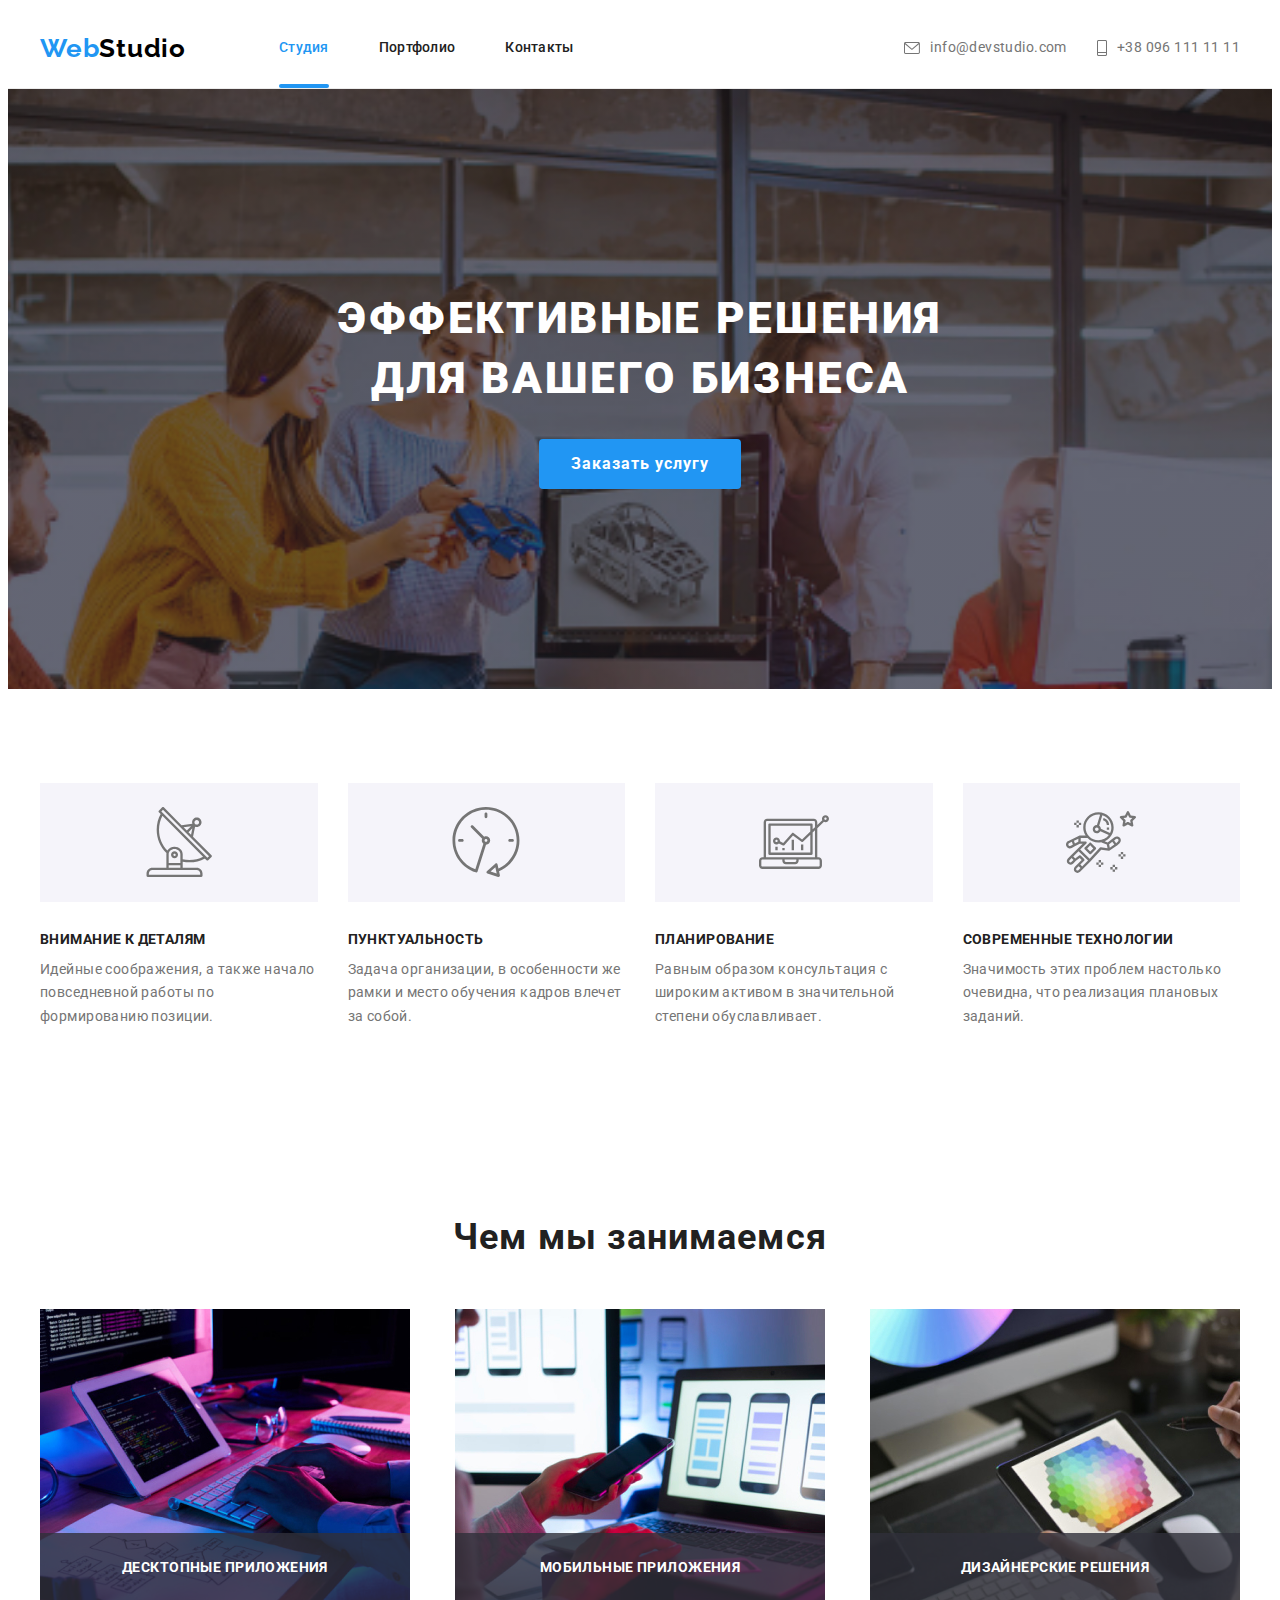
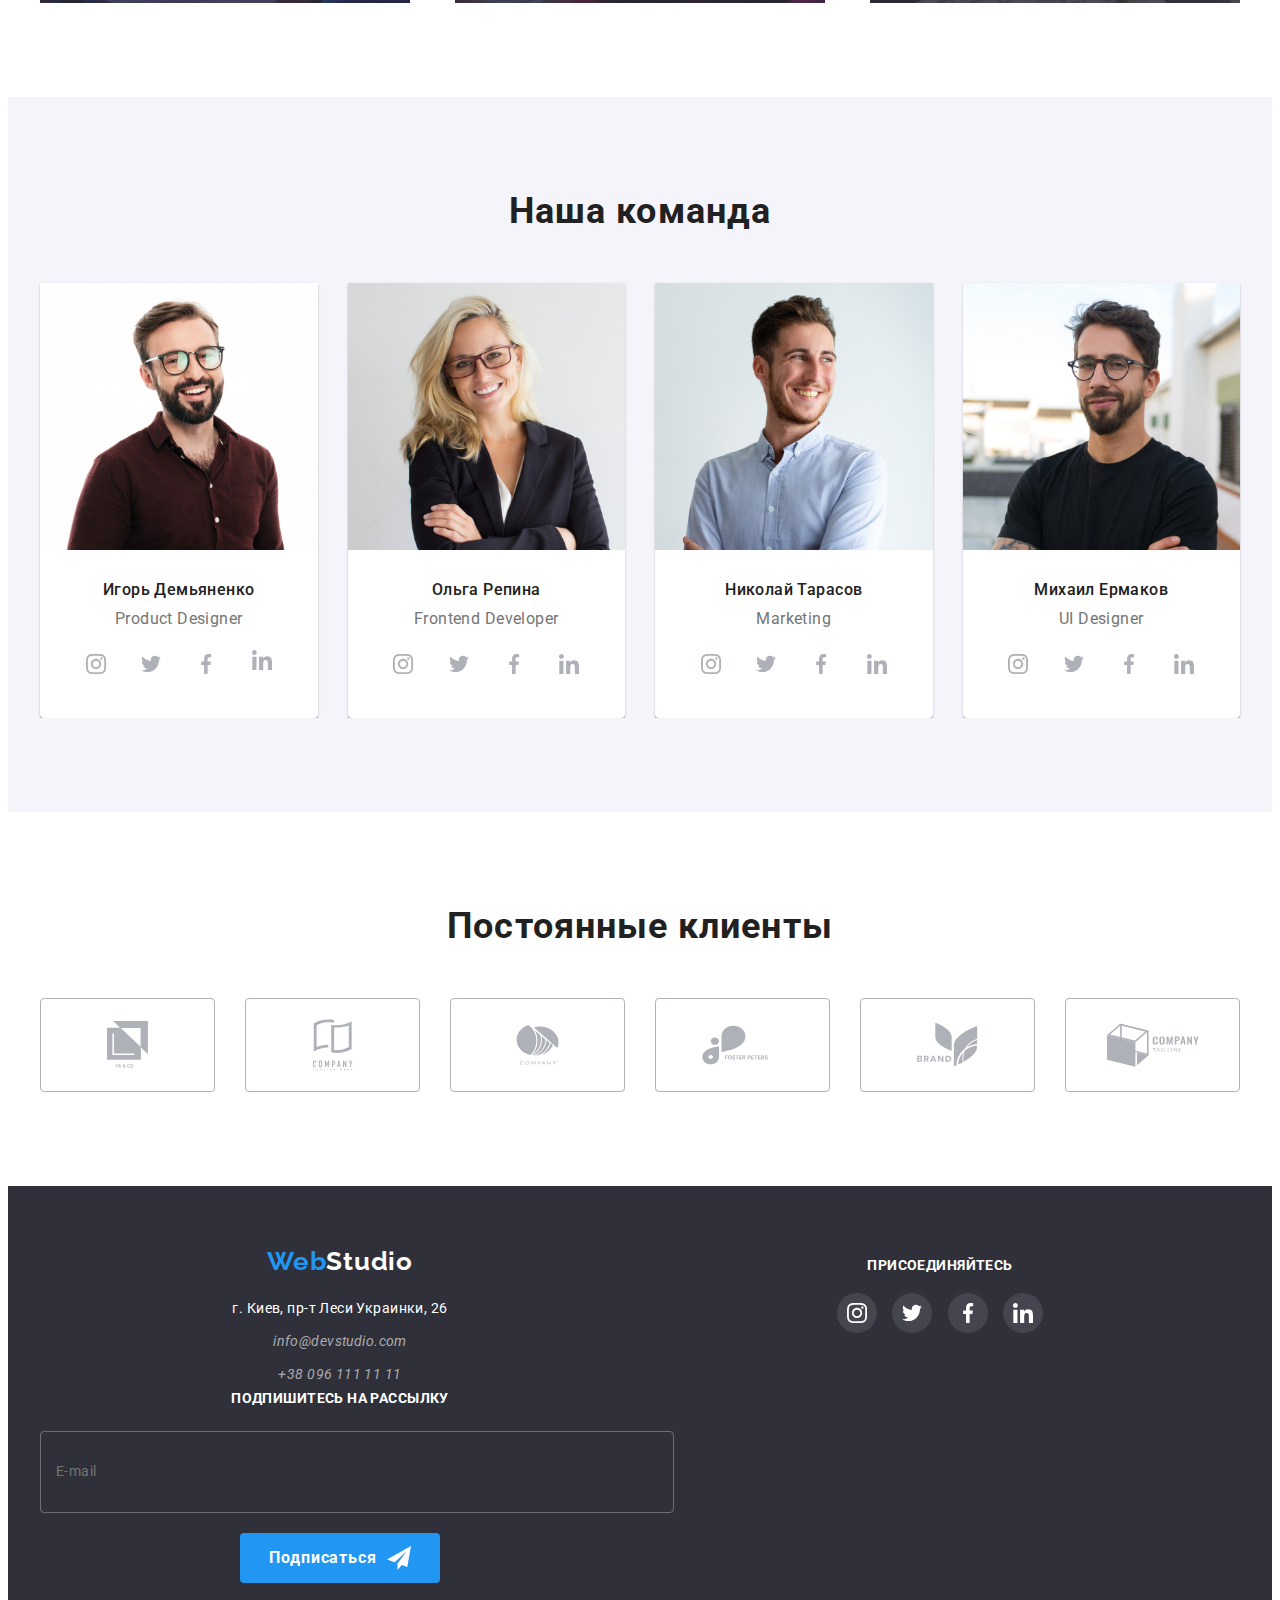
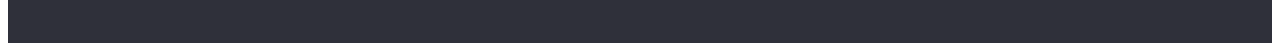
==== commit 7abd2e1f: "adaptive" ====
--- a/index.html
+++ b/index.html
@@ -22,11 +22,11 @@
     <!-- HEADER -->
 
     <header class="header">
-      <div class="container header__container">
-        <a href="./index.html" class="logo link"
+      <div class="container">
+        <nav class="nav">
+          <a href="./index.html" class="logo link"
           >Web<span class="logo__part logo__part">Studio</span></a
         >
-        <nav class="nav">
           <ul class="list nav__list">
             <li class="nav__item nav__item--current">
               <a href="./index.html" class="nav__link link nav__link--current"
@@ -58,12 +58,12 @@
               </a>
             </li>
           </ul>
-        </nav>
-        <button type="button" class="menu-btn-mob">
+          <button type="button" class="menu-mob__open-btn">
           <svg class="menu-btn-mob__icon" width="40px" height="40px">
             <use href="./symbol-defs.svg#icon-menu-mob"></use>
           </svg>
         </button>
+        </nav>
         <div class="menu-mob is-hidden">
            <button type="button" class="menu-mob__close-btn">
           <svg width="40px" height="40px">
@@ -86,14 +86,14 @@
           </ul>
           <div class="menu-mob__bottom">
               <ul class="list">
+                 <li class="menu-mob__tel">
+              <a href="tel:+380961111111" class="link">
+                +38 096 111 11 11
+              </a>
+            </li>
                <li class="menu-mob__mail">
               <a href="mailto:info@devstudio.com" class="link">
               info@devstudio.com
-              </a>
-            </li>
-            <li class="menu-mob__tel">
-              <a href="tel:+380961111111" class="link">
-                +38 096 111 11 11
               </a>
             </li>
             </ul>
--- a/css/main.min.css
+++ b/css/main.min.css
@@ -1 +1 @@
-p,h1,h2,h3,h4,h5,h6{margin:0px}ul,ol{margin:0px;padding-left:0px}img{display:block}svg{fill:currentColor}.link{text-decoration:none;margin:0;padding:0;color:inherit}.list{list-style-type:none;margin:0;padding:0}body{font-family:"Roboto",sans-serif;font-style:normal;font-weight:400;font-size:14px;line-height:1.7;letter-spacing:.03em;color:#757575;background-color:#fff}.hidden,.is-hidden{width:1px;height:1px;overflow:hidden;opacity:0;margin:-1px;pointer-events:none}.backdrop{position:fixed;top:0;left:0;width:100%;height:100vh;background-color:rgba(0,0,0,.2);opacity:1;transition:opacity 250ms cubic-bezier(0.4, 0, 0.2, 1)}.backdrop.is-hidden{opacity:0;pointer-events:none}.no-scroll{overflow:hidden}.close-button{position:absolute;top:8px;right:8px;display:flex;align-items:center;justify-content:center;width:30px;height:30px;border:1px solid rgba(0,0,0,.1);border-radius:50%;background-color:#fff;transition:color 250ms cubic-bezier(0.4, 0, 0.2, 1),box-shadow 250ms cubic-bezier(0.4, 0, 0.2, 1),background-color 250ms cubic-bezier(0.4, 0, 0.2, 1)}.close-button:hover,.close-button:focus{background-color:#2196f3}.section{padding-top:60px;padding-bottom:60px}.container{max-width:480px;padding-left:15px;padding-right:15px;margin:0 auto;overflow:scroll}.section-header{font-weight:700;font-size:36px;line-height:1.16;text-align:center;color:#212121;margin-bottom:50px}.buttons{display:flex;align-items:center;justify-content:center;font-family:inherit;cursor:pointer;border:none;border-radius:4px;font-weight:700;font-size:16px;line-height:1.88;letter-spacing:.06em;color:#fff}.buttons:hover,.buttons:focus{background-color:#188ce8;box-shadow:0px 2px 2px 0px rgba(0,0,0,.1215686275),0px 1px 2px 0px rgba(0,0,0,.0784313725),0px 3px 1px 0px rgba(0,0,0,.1019607843)}.filter{display:flex;flex-wrap:wrap;margin-bottom:30px}.filter__item{margin-bottom:15px}.filter__item:not(:last-child){margin-right:8px}.filter__buttons{font-weight:500;font-size:16px;line-height:1.62;letter-spacing:.03em;text-align:center;background-color:#f5f4fa;color:#212121;transition:color 250ms cubic-bezier(0.4, 0, 0.2, 1),box-shadow 250ms cubic-bezier(0.4, 0, 0.2, 1),background-color 250ms cubic-bezier(0.4, 0, 0.2, 1);padding:6px 22px}.filter__buttons:hover,.filter__buttons:focus{color:#fff;background-color:#2196f3;box-shadow:0px 2px 2px 0px rgba(0,0,0,.1215686275),0px 1px 2px 0px rgba(0,0,0,.0784313725),0px 3px 1px 0px rgba(0,0,0,.1019607843)}.filter__buttons--current{color:#fff;background-color:#2196f3}.communities{display:flex;justify-content:space-between;height:44px;width:206px;margin-top:16px;margin-left:auto;margin-right:auto}.communities__item{height:40px;width:40px;border-radius:50%;display:flex;align-items:center;justify-content:center;color:#afb1b8;transition:color 250ms cubic-bezier(0.4, 0, 0.2, 1),box-shadow 250ms cubic-bezier(0.4, 0, 0.2, 1),background-color 250ms cubic-bezier(0.4, 0, 0.2, 1)}.communities__item--light{background-color:rgba(255,255,255,.1);color:#fff}.communities__item+.communities__item{margin-left:10px}.communities__item:hover,.communities__item:focus{color:#fff;background-color:#2196f3}.communities__icon{display:block;fill:currentColor}@keyframes menuAnimation{0%{transform:scaleX(0%)}100%{transform:scaleX(100%)}}.header{position:relative}.header__container{display:flex;align-items:center;justify-content:space-between}.nav{display:none;padding-top:16px;padding-bottom:16px}@media screen and (min-width: 480px){.nav{display:block}}.nav__link{color:#212121;transition:color 250ms cubic-bezier(0.4, 0, 0.2, 1),box-shadow 250ms cubic-bezier(0.4, 0, 0.2, 1),background-color 250ms cubic-bezier(0.4, 0, 0.2, 1);display:block;padding-top:32px;padding-bottom:32px}.nav__link--current{color:#2196f3}.nav__link:hover,.nav__link:focus{color:#2196f3}.nav__item{position:relative}.nav__item::after{content:"";display:block;position:absolute;left:0;bottom:0;width:100%;height:4px;border-radius:2px;background-color:#2196f3;transform:scaleX(0);transition:transform 250ms cubic-bezier(0.4, 0, 0.2, 1)}@media screen and (max-width: 479px){.nav__item::after{display:none}}.nav__item:hover::after{transform:scaleX(1)}.nav__item--current::after{transform:scaleX(1);animation-name:menuAnimation;animation-duration:250ms;animation-timing-function:cubic-bezier(0.4, 0, 0.2, 1)}.contacts__link{display:flex;align-items:center;justify-content:center;padding-top:32px;padding-bottom:32px;transition:color 250ms cubic-bezier(0.4, 0, 0.2, 1),box-shadow 250ms cubic-bezier(0.4, 0, 0.2, 1),background-color 250ms cubic-bezier(0.4, 0, 0.2, 1);color:#757575}.contacts__link:hover,.contacts__link:focus{color:#2196f3}.contacts__icon{margin-right:10px}.menu-btn-mob,.menu-mob__close-btn{border:none;background-color:rgba(0,0,0,0)}.menu-btn-mob:hover,.menu-btn-mob:focus,.menu-mob__close-btn:hover,.menu-mob__close-btn:focus{color:#2196f3}@media screen and (min-width: 480px){.menu-btn-mob,.menu-mob__close-btn{display:none}}.menu-mob{position:absolute;top:0;left:0%;z-index:2;width:100vw;height:100vh;padding:10px 15px 48px 40px;background-color:#fff}@media screen and (min-width: 480px){.menu-mob{display:none}}.menu-mob__close-btn{position:absolute;top:0;right:0}.menu-mob__nav{display:flex;flex-direction:column;justify-content:space-between;height:100%}.menu-mob__item:first-child{margin-top:48px}.menu-mob__item:not(:last-child){margin-bottom:32px}.menu-mob__link{font-weight:500;font-size:40px;line-height:1.175;letter-spacing:.02em;color:#212121;list-style:none}.menu-mob__link--current{color:#2196f3}.menu-mob__link:hover,.menu-mob__link:focus{color:#2196f3}.menu-mob__mail{font-weight:500;font-size:34px;line-height:1.17;letter-spacing:.02em;color:#2196f3;margin-bottom:32px}.menu-mob__tel{font-weight:500;font-size:24px;line-height:1.16;letter-spacing:.02em}.menu-mob__communities{display:flex;margin-top:64px}.menu-mob__communities-item{font-weight:500;font-size:18px;line-height:1.22;letter-spacing:.02em;color:#2196f3}.menu-mob__communities-item:not(:last-child){margin-right:10px}.menu-mob__communities-item:not(:last-child)::after{content:" ";border-left:1px solid rgba(33,33,33,.2);margin-left:10px}.logo{font-family:"Raleway",sans-serif;font-style:normal;font-weight:700;font-size:24px;line-height:1.16;letter-spacing:.03em;color:#2196f3}@media screen and (min-width: 1200px){.logo{font-weight:700;font-size:26px;line-height:1.19;letter-spacing:.03em}}.logo__part{color:#000}.logo__part--light{color:#fff}.hero{background-color:#2f303a;background-image:linear-gradient(rgba(47, 48, 58, 0.4), rgba(47, 48, 58, 0.4)),url(../images/images-main-page/hero-img-mobile.jpg);max-height:400px;background-repeat:no-repeat;background-size:cover;text-align:center;background-position-x:center;padding-top:200px;padding-bottom:200px;margin-left:auto;margin-right:auto;display:flex;align-items:center;justify-content:center}.hero__header{font-weight:900;font-size:24px;line-height:1.62;letter-spacing:.06em;text-align:center;text-transform:uppercase;display:inline-block;color:#fff;max-width:360px;margin-bottom:30px}.hero__button{margin:0 auto;padding:10px 32px;background-color:#2196f3;color:#fff;transition:color 250ms cubic-bezier(0.4, 0, 0.2, 1),box-shadow 250ms cubic-bezier(0.4, 0, 0.2, 1),background-color 250ms cubic-bezier(0.4, 0, 0.2, 1)}.advantages{padding-bottom:0}@media screen and (min-width: 480px){.advantages__list{display:flex;justify-content:space-between}}.advantages__svg-wrapper{height:120px;width:100%;background-color:#f5f4fa;display:flex;align-items:center;justify-content:center;margin-bottom:30px}.advantages__header{font-weight:700;font-size:14px;line-height:1.14;text-transform:uppercase;color:#212121;margin-bottom:10px}@media screen and (max-width: 479px){.advantages__header{text-align:center}}@media screen and (max-width: 480px){.specialisation{display:none}}.specialisation__list{display:flex;justify-content:space-between}.specialisation__item{flex-basis:calc((100% - 90px)/4);position:relative}.specialisation__item+.specialisation__item{margin-left:30px}.specialisation__text-wrapper{position:absolute;bottom:0;display:flex;align-items:center;justify-content:center;width:100%;height:70px;text-transform:uppercase;font-weight:700;font-size:14px;line-height:1.14;letter-spacing:.03em;color:#fff;background-color:rgba(47,48,58,.8)}.team{background-color:#f5f4fa}.team__header{font-weight:700;font-size:36px;line-height:1.16;text-align:center;color:#212121;margin-bottom:50px}.member-card{box-shadow:0px 1px 3px rgba(0,0,0,.12),0px 1px 1px rgba(0,0,0,.14),0px 2px 1px rgba(0,0,0,.2);border-radius:0px 0px 4px 4px;background-color:#fff}@media screen and (max-width: 479px){.member-card:not(:last-child){margin-bottom:30px}}.member-card__text{padding-top:30px;padding-bottom:30px}.member-card__photo{margin-left:auto;margin-right:auto;width:100%}.member-card__name{font-weight:500;font-size:16px;line-height:1.19;text-align:center;color:#212121}.member-card__position{font-size:16px;line-height:1.19;text-align:center;margin-top:10px}.clients__list{display:flex;flex-wrap:wrap;margin:-15px;justify-content:space-between}.clients__item{color:#afb1b8;border:1px solid currentColor;border-radius:4px;transition:color 250ms cubic-bezier(0.4, 0, 0.2, 1),box-shadow 250ms cubic-bezier(0.4, 0, 0.2, 1),background-color 250ms cubic-bezier(0.4, 0, 0.2, 1);margin:15px;flex-basis:calc((100% - 60px)/2)}.clients__item:hover,.clients__item:focus{color:#2196f3}.clients__link{display:flex;align-items:center;justify-content:center;height:92px;width:100%}.footer{background-color:#2f303a;padding-top:60px;padding-bottom:60px}.footer__container{text-align:center}.address{margin-top:20px}.address__item+.address__item{margin-top:9px}.address__link{color:rgba(255,255,255,.6);transition:color 250ms cubic-bezier(0.4, 0, 0.2, 1),box-shadow 250ms cubic-bezier(0.4, 0, 0.2, 1),background-color 250ms cubic-bezier(0.4, 0, 0.2, 1)}.address__link--light{font-style:normal;color:#fff}.address__link:hover,.address__link:focus{color:#2196f3}.footer__communities{margin-top:60px}.footer__header{font-weight:700;font-size:14px;line-height:1.14;letter-spacing:.03em;text-transform:uppercase;color:#fff}.footer__subscribe{margin-top:60px}.subscribe-form{margin-top:20px}.subscribe-form__field{position:relative;display:block}.subscribe-form__input{width:100%;height:50px;padding:15px 16px;background-color:rgba(0,0,0,0);border:1px solid rgba(255,255,255,.3);border-radius:4px;color:#fff}.subscribe-form__label{position:absolute;top:50%;left:16px;transform:translateY(-50%);transition:transform 250ms linear}.subscribe-form__input:not(:placeholder-shown)+.subscribe-form__label,.subscribe-form__field:focus-within .subscribe-form__label{transform:translateY(-50px)}.subscribe-form__button{width:200px;height:50px;margin-left:auto;margin-right:auto;margin-top:20px;border-color:rgba(0,0,0,0);background-color:#2196f3}.subscribe-form__button-text{margin-right:10px;font-weight:700;font-size:16px;line-height:1.88;letter-spacing:.06em}.modal{position:absolute;width:auto;height:auto;padding:40px;background-color:#fff;border-radius:4px;box-shadow:0px 2px 1px 0px rgba(0,0,0,.2);box-shadow:0px 1px 1px 0px rgba(0,0,0,.14);box-shadow:0px 1px 3px 0px rgba(0,0,0,.12);transition:transform 250ms cubic-bezier(0.4, 0, 0.2, 1)}.backdrop.is-hidden .modal{transform:translate(-50%, -50%) scale(1.2)}@media screen and (max-width: 479px){.modal{margin:94px 15px}}.modal__text{margin-bottom:12px;font-weight:700;font-size:20px;line-height:1.5;letter-spacing:.03em;text-align:center;color:#212121}.form__field{display:block;position:relative;margin-bottom:10px}.form__input{width:100%;height:40px;padding-left:50px;border:1px solid rgba(33,33,33,.2);border-radius:4px;outline:none;transition:border-color 350ms cubic-bezier(0.4, 0, 0.2, 1)}.form__field:focus-within .form__input{border-color:#2196f3}.form__input-area{height:120px;padding:12px 16px;resize:none}.form__input-area::placeholder{font-size:12px;line-height:1.16;letter-spacing:.01em;color:rgba(117,117,117,.5)}.form__label{color:#757575;font-size:12px;line-height:1.16;letter-spacing:.01em}.form__icon{display:block;height:18px;position:absolute;top:calc(50% + 12px);left:0;transform:translateY(-50%);margin-left:12px;fill:#212121;transition:fill 250ms cubic-bezier(0.4, 0, 0.2, 1)}.form__field:focus-within .form__icon{color:#2196f3}.form__label-checkbox{margin-left:23px;font-weight:400;font-size:12px;line-height:1.16;letter-spacing:.03em}.form__field-checkbox{position:relative;margin-bottom:30px;display:flex;align-items:center;justify-content:center}.form__link-checkbox{color:#2196f3;border-bottom:1px solid #2196f3}.form__icon-checkbox{position:absolute;top:50%;left:0;transform:translateY(-50%);width:16px;height:15px;border:2px solid #212121;border-radius:2px;background-color:rgba(0,0,0,0);transition:background-color 250ms cubic-bezier(0.4, 0, 0.2, 1)}.form__input-checkbox:checked~.form__icon-checkbox{background-color:#2196f3;border-color:rgba(0,0,0,0);background-image:url(../images/images-main-page/icon-check.svg);background-repeat:no-repeat;background-position:center}.submit-button{margin:0 auto;width:200px;height:50px;background-color:#2196f3;color:#fff;font-size:16px;line-height:1.88;letter-spacing:.06em}.card:not(:last-child){margin-bottom:30px}.card:hover,.card:focus{box-shadow:1px 4px 6px 0px rgba(0,0,0,.1607843137),0px 4px 4px 0px rgba(0,0,0,.0588235294),0px 1px 1px 0px rgba(0,0,0,.1215686275)}.card__thumb{position:relative;overflow:hidden}.card__image{width:100%}.card__overlay-text{position:absolute;padding:63px 24px;color:#fff;background-color:rgba(33,150,243,.9);transition:transform 250ms cubic-bezier(0.4, 0, 0.2, 1);font-size:18px;line-height:1.56;letter-spacing:.03em}.card:hover .card__overlay-text,.card:focus .card__overlay-text{transform:translateY(-100%)}.card__description{padding:20px 24px;border:1px solid #eee;border-top:none}.card__name{color:#212121;font-weight:700;font-size:18px;line-height:2;letter-spacing:.06em}.card__type{font-size:16px;line-height:1.88;color:#757575;margin-top:4px}/*# sourceMappingURL=main.min.css.map */+p,h1,h2,h3,h4,h5,h6{margin:0px}ul,ol{margin:0px;padding-left:0px}img{display:block}svg{fill:currentColor}.link{text-decoration:none;margin:0;padding:0;color:inherit}.list{list-style-type:none;margin:0;padding:0}body{position:relative}body{font-family:"Roboto",sans-serif;font-style:normal;font-weight:400;font-size:14px;line-height:1.7;letter-spacing:.03em;color:#757575;background-color:#fff}.hidden,.is-hidden{width:1px;height:1px;overflow:hidden;opacity:0;margin:-1px;pointer-events:none}.backdrop{position:fixed;top:0;left:0;width:100vw;height:100vh;display:flex;align-items:center;justify-content:center;background-color:rgba(0,0,0,.2);opacity:1;transition:opacity 250ms cubic-bezier(0.4, 0, 0.2, 1)}.backdrop.is-hidden{opacity:0;pointer-events:none}.no-scroll{overflow:hidden}.close-button{position:absolute;top:8px;right:8px;display:flex;align-items:center;justify-content:center;width:30px;height:30px;border:1px solid rgba(0,0,0,.1);border-radius:50%;background-color:#fff;transition:color 250ms cubic-bezier(0.4, 0, 0.2, 1),box-shadow 250ms cubic-bezier(0.4, 0, 0.2, 1),background-color 250ms cubic-bezier(0.4, 0, 0.2, 1)}.close-button:hover,.close-button:focus{background-color:#2196f3}.section{padding-top:60px;padding-bottom:60px}@media screen and (min-width: 1200px){.section{padding-top:94px;padding-bottom:94px}}.container{padding-left:15px;padding-right:15px;margin:0 auto;overflow:scroll}@media screen and (max-width: 767px){.container{max-width:480px}}@media screen and (min-width: 768px)and (max-width: 1199px){.container{width:768px}}@media screen and (min-width: 1200px){.container{width:1200px}}.buttons{display:flex;align-items:center;justify-content:center;font-family:inherit;cursor:pointer;border:none;border-radius:4px;font-weight:700;font-size:16px;line-height:1.88;letter-spacing:.06em;color:#fff}.buttons:hover,.buttons:focus{background-color:#188ce8;box-shadow:0px 2px 2px 0px rgba(0,0,0,.1215686275),0px 1px 2px 0px rgba(0,0,0,.0784313725),0px 3px 1px 0px rgba(0,0,0,.1019607843)}.filter{display:flex;flex-wrap:wrap;margin-bottom:30px}@media screen and (min-width: 768px){.filter{justify-content:center}}@media screen and (max-width: 767px){.filter__item{margin-bottom:15px}}.filter__item:not(:last-child){margin-right:8px}.filter__buttons{font-weight:500;font-size:16px;line-height:1.62;letter-spacing:.03em;text-align:center;background-color:#f5f4fa;color:#212121;transition:color 250ms cubic-bezier(0.4, 0, 0.2, 1),box-shadow 250ms cubic-bezier(0.4, 0, 0.2, 1),background-color 250ms cubic-bezier(0.4, 0, 0.2, 1);padding:6px 22px}.filter__buttons:hover,.filter__buttons:focus{color:#fff;background-color:#2196f3;box-shadow:0px 2px 2px 0px rgba(0,0,0,.1215686275),0px 1px 2px 0px rgba(0,0,0,.0784313725),0px 3px 1px 0px rgba(0,0,0,.1019607843)}.filter__buttons--current{color:#fff;background-color:#2196f3}.communities{display:flex;justify-content:space-between;height:44px;width:206px;margin-top:16px;margin-left:auto;margin-right:auto}.communities__item{height:40px;width:40px;border-radius:50%;display:flex;align-items:center;justify-content:center;color:#afb1b8;transition:color 250ms cubic-bezier(0.4, 0, 0.2, 1),box-shadow 250ms cubic-bezier(0.4, 0, 0.2, 1),background-color 250ms cubic-bezier(0.4, 0, 0.2, 1)}.communities__item--light{background-color:rgba(255,255,255,.1);color:#fff}.communities__item+.communities__item{margin-left:10px}.communities__item:hover,.communities__item:focus{color:#fff;background-color:#2196f3}.communities__icon{display:block;fill:currentColor}@keyframes menuAnimation{0%{transform:scaleX(0%)}100%{transform:scaleX(100%)}}.menu-mob{position:absolute;top:0;left:0%;z-index:2;width:100vw;height:100vh;padding:10px 15px 38px 40px;background-color:#fff}@media screen and (min-width: 768px){.menu-mob{display:none}}.menu-mob__open-btn,.menu-mob__close-btn{border:none;background-color:rgba(0,0,0,0)}.menu-mob__open-btn:hover,.menu-mob__open-btn:focus,.menu-mob__close-btn:hover,.menu-mob__close-btn:focus{color:#2196f3}@media screen and (min-width: 768px){.menu-mob__open-btn,.menu-mob__close-btn{display:none}}.menu-mob__close-btn{position:absolute;top:0;right:0}.menu-mob__open-btn{padding-top:16px;padding-bottom:16px}.menu-mob__nav{display:flex;flex-direction:column;justify-content:space-between;height:100%}.menu-mob__item:first-child{margin-top:48px}.menu-mob__item:not(:last-child){margin-bottom:32px}.menu-mob__link{font-weight:500;font-size:40px;line-height:1.175;letter-spacing:.02em;color:#212121;list-style:none}.menu-mob__link--current{color:#2196f3}.menu-mob__link:hover,.menu-mob__link:focus{color:#2196f3}.menu-mob__mail{font-weight:500;font-size:24px;line-height:1.16;letter-spacing:.02em;margin-bottom:32px}.menu-mob__tel{font-weight:500;font-size:34px;line-height:1.17;letter-spacing:.02em;color:#2196f3}.menu-mob__communities{display:flex;flex-wrap:wrap;margin-top:54px}.menu-mob__communities-item{padding-top:10px;padding-bottom:10px;font-weight:500;font-size:18px;line-height:1.22;letter-spacing:.02em;color:#2196f3}.menu-mob__communities-item:not(:last-child){margin-right:10px}.menu-mob__communities-item:not(:last-child)::after{content:" ";border-left:1px solid rgba(33,33,33,.2);margin-left:10px}.section-header{font-weight:700;font-size:28px;line-height:1.17;letter-spacing:.03em;text-align:center;color:#212121;margin-bottom:30px}@media screen and (min-width: 1200px){.section-header{font-weight:700;font-size:36px;line-height:1.16;letter-spacing:.03em;margin-bottom:50px}}.header{position:relative;border-bottom:1px solid #ececec}.nav{width:100%;display:flex;align-items:center;justify-content:space-between}.nav__list{margin-right:auto}@media screen and (max-width: 767px){.nav__list{display:none}}@media screen and (min-width: 768px){.nav__list{display:flex}}@media screen and (min-width: 768px)and (max-width: 1199px){.nav__list{margin-left:88px}}@media screen and (min-width: 1200px){.nav__list{margin-left:93px}}.nav__link{color:#212121;transition:color 250ms cubic-bezier(0.4, 0, 0.2, 1),box-shadow 250ms cubic-bezier(0.4, 0, 0.2, 1),background-color 250ms cubic-bezier(0.4, 0, 0.2, 1);font-weight:500;font-size:14px;line-height:1.14;letter-spacing:.02em;display:block;padding-top:32px;padding-bottom:32px}.nav__link--current{color:#2196f3}.nav__link:hover,.nav__link:focus{color:#2196f3}.nav__item{position:relative}@media screen and (min-width: 768px){.nav__item+.nav__item{margin-left:50px}}.nav__item::after{content:"";display:block;position:absolute;left:0;bottom:0;width:100%;height:4px;border-radius:2px;background-color:#2196f3;transform:scaleX(0);transition:transform 250ms cubic-bezier(0.4, 0, 0.2, 1)}@media screen and (max-width: 767px){.nav__item::after{display:none}}.nav__item:hover::after{transform:scaleX(1)}.nav__item--current::after{transform:scaleX(1);animation-name:menuAnimation;animation-duration:250ms;animation-timing-function:cubic-bezier(0.4, 0, 0.2, 1)}@media screen and (max-width: 767px){.contacts{display:none}}@media screen and (min-width: 768px)and (max-width: 1199px){.contacts{display:flex;flex-direction:column;align-items:flex-start}}@media screen and (min-width: 1200px){.contacts{display:flex}}.contacts__link{display:flex;align-items:center;justify-content:center;padding-top:5px;padding-bottom:5px;transition:color 250ms cubic-bezier(0.4, 0, 0.2, 1),box-shadow 250ms cubic-bezier(0.4, 0, 0.2, 1),background-color 250ms cubic-bezier(0.4, 0, 0.2, 1);color:#757575}@media screen and (min-width: 768px)and (max-width: 1199px){.contacts__link{font-weight:500;font-size:12px;line-height:1.16;letter-spacing:.02em}}.contacts__link:hover,.contacts__link:focus{color:#2196f3}@media screen and (min-width: 1200px){.contacts__item+.contacts__item{margin-left:30px}}.contacts__icon{margin-right:10px}.logo{font-family:"Raleway",sans-serif;font-style:normal;font-weight:700;font-size:24px;line-height:1.16;letter-spacing:.03em;color:#2196f3}@media screen and (min-width: 1200px){.logo{font-weight:700;font-size:26px;line-height:1.19;letter-spacing:.03em}}.logo__part{color:#000}.logo__part--light{color:#fff}.hero{background-color:#2f303a;background-image:linear-gradient(rgba(47, 48, 58, 0.4), rgba(47, 48, 58, 0.4)),url(../images/images-main-page/hero-img-mobile.jpg);max-height:400px;max-width:1600px;background-repeat:no-repeat;background-size:cover;text-align:center;background-position-x:center;padding-top:200px;padding-bottom:200px;margin-left:auto;margin-right:auto;display:flex;align-items:center;justify-content:center}@media screen and (min-width: 1200px){.hero{max-height:600px}}.hero__header{font-weight:900;font-size:24px;line-height:1.62;letter-spacing:.06em;text-align:center;text-transform:uppercase;display:inline-block;color:#fff;max-width:360px;margin-bottom:30px}@media screen and (min-width: 1200px){.hero__header{font-weight:900;font-size:44px;line-height:1.36;letter-spacing:.06em;max-width:696px}}.hero__button{margin:0 auto;padding:10px 32px;background-color:#2196f3;color:#fff;transition:color 250ms cubic-bezier(0.4, 0, 0.2, 1),box-shadow 250ms cubic-bezier(0.4, 0, 0.2, 1),background-color 250ms cubic-bezier(0.4, 0, 0.2, 1)}@media screen and (min-width: 768px){.advantages__list{display:grid;grid-template-columns:1fr 1fr;gap:30px}}@media screen and (min-width: 1200px){.advantages__list{grid-template-columns:1fr 1fr 1fr 1fr}}@media screen and (max-width: 767px){.advantages__item:not(:last-child){margin-bottom:30px}}.advantages__svg-wrapper{height:120px;width:100%;background-color:#f5f4fa;display:flex;align-items:center;justify-content:center;margin-bottom:30px}.advantages__header{font-weight:700;font-size:14px;line-height:1.14;text-transform:uppercase;color:#212121;margin-bottom:10px}@media screen and (max-width: 767px){.advantages__header{text-align:center}}@media screen and (max-width: 1199px){.specialisation{display:none}}.specialisation__list{display:flex;justify-content:space-between}.specialisation__item{flex-basis:calc((100% - 90px)/4);position:relative}.specialisation__item+.specialisation__item{margin-left:30px}.specialisation__text-wrapper{position:absolute;bottom:0;display:flex;align-items:center;justify-content:center;width:100%;height:70px;text-transform:uppercase;font-weight:700;font-size:14px;line-height:1.14;letter-spacing:.03em;color:#fff;background-color:rgba(47,48,58,.8)}.team{background-color:#f5f4fa}@media screen and (min-width: 768px){.team__cards{display:grid;grid-template-columns:1fr 1fr;gap:30px}}@media screen and (min-width: 1200px){.team__cards{grid-template-columns:1fr 1fr 1fr 1fr}}.member-card{box-shadow:0px 2px 1px 0px rgba(0,0,0,.2),0px 1px 1px 0px rgba(0,0,0,.14),0px 1px 3px 0px rgba(0,0,0,.12);border-radius:0px 0px 4px 4px;background-color:#fff}@media screen and (max-width: 767px){.member-card:not(:last-child){margin-bottom:30px}}.member-card__text{padding-top:30px;padding-bottom:30px}.member-card__photo{margin-left:auto;margin-right:auto;width:100%}.member-card__name{font-weight:500;font-size:16px;line-height:1.19;text-align:center;color:#212121}.member-card__position{font-size:16px;line-height:1.19;text-align:center;margin-top:10px}.clients__list{display:grid;grid-template-columns:1fr 1fr;gap:30px}@media screen and (min-width: 768px)and (max-width: 1199px){.clients__list{grid-template-columns:1fr 1fr 1fr}}@media screen and (min-width: 768px)and (max-width: 1199px){.clients__list{grid-template-columns:1fr 1fr 1fr}}@media screen and (min-width: 1200px){.clients__list{grid-template-columns:repeat(6, 1fr)}}.clients__item{color:#afb1b8;border:1px solid currentColor;border-radius:4px;transition:color 250ms cubic-bezier(0.4, 0, 0.2, 1),box-shadow 250ms cubic-bezier(0.4, 0, 0.2, 1),background-color 250ms cubic-bezier(0.4, 0, 0.2, 1)}.clients__item:hover,.clients__item:focus{color:#2196f3}.clients__link{display:flex;align-items:center;justify-content:center;height:92px;width:100%}.footer{background-color:#2f303a;padding-top:60px;padding-bottom:60px}.footer__container{text-align:center}@media screen and (min-width: 768px){.footer__container{display:grid;grid-template-columns:1fr 1fr;align-items:baseline}}.address{margin-top:20px}.address__item+.address__item{margin-top:9px}.address__link{color:rgba(255,255,255,.6);transition:color 250ms cubic-bezier(0.4, 0, 0.2, 1),box-shadow 250ms cubic-bezier(0.4, 0, 0.2, 1),background-color 250ms cubic-bezier(0.4, 0, 0.2, 1)}.address__link--light{font-style:normal;color:#fff}.address__link:hover,.address__link:focus{color:#2196f3}@media screen and (max-width: 767px){.footer__communities{margin-top:60px}}.footer__header{font-weight:700;font-size:14px;line-height:1.14;letter-spacing:.03em;text-transform:uppercase;color:#fff}@media screen and (max-width: 1199px){.footer__subscribe{margin-top:60px}}@media screen and (min-width: 768px)and (max-width: 1199px){.footer__subscribe{grid-column:1/3}}@media screen and (max-width: 767px){.footer__subscribe{width:100%}}@media screen and (min-width: 768px)and (max-width: 1199px){.footer__subscribe{width:450px;justify-self:center}}.subscribe-form{margin-top:20px}.subscribe-form__field{position:relative;display:block}.subscribe-form__input{width:100%;height:50px;padding:15px 16px;background-color:rgba(0,0,0,0);border:1px solid rgba(255,255,255,.3);border-radius:4px;color:#fff}.subscribe-form__label{position:absolute;top:50%;left:16px;transform:translateY(-50%);transition:transform 250ms linear}.subscribe-form__input:not(:placeholder-shown)+.subscribe-form__label,.subscribe-form__field:focus-within .subscribe-form__label{transform:translateY(-50px)}.subscribe-form__button{width:200px;height:50px;margin-left:auto;margin-right:auto;margin-top:20px;border-color:rgba(0,0,0,0);background-color:#2196f3}.subscribe-form__button-text{margin-right:10px;font-weight:700;font-size:16px;line-height:1.88;letter-spacing:.06em}.modal{position:fixed;max-width:450px;max-height:609px;padding:40px;background-color:#fff;border-radius:4px;box-shadow:0px 2px 1px 0px rgba(0,0,0,.2);box-shadow:0px 1px 1px 0px rgba(0,0,0,.14);box-shadow:0px 1px 3px 0px rgba(0,0,0,.12);transition:transform 250ms cubic-bezier(0.4, 0, 0.2, 1)}.backdrop.is-hidden .modal{transform:translate(-50%, -50%) scale(1.2)}@media screen and (max-width: 767px){.modal{margin:94px 15px}}.modal__text{margin-bottom:12px;font-weight:700;font-size:20px;line-height:1.5;letter-spacing:.03em;text-align:center;color:#212121}.form__field{display:block;position:relative;margin-bottom:10px}.form__input{width:100%;height:40px;padding-left:50px;border:1px solid rgba(33,33,33,.2);border-radius:4px;outline:none;transition:border-color 350ms cubic-bezier(0.4, 0, 0.2, 1)}.form__field:focus-within .form__input{border-color:#2196f3}.form__input-area{height:120px;padding:12px 16px;resize:none}.form__input-area::placeholder{font-size:12px;line-height:1.16;letter-spacing:.01em;color:rgba(117,117,117,.5)}.form__label{color:#757575;font-size:12px;line-height:1.16;letter-spacing:.01em}.form__icon{display:block;height:18px;position:absolute;top:calc(50% + 12px);left:0;transform:translateY(-50%);margin-left:12px;fill:#212121;transition:fill 250ms cubic-bezier(0.4, 0, 0.2, 1)}.form__field:focus-within .form__icon{color:#2196f3}.form__label-checkbox{margin-left:23px;font-weight:400;font-size:12px;line-height:1.16;letter-spacing:.03em}.form__field-checkbox{position:relative;margin-bottom:30px;display:flex;align-items:center;justify-content:center}.form__link-checkbox{color:#2196f3;border-bottom:1px solid #2196f3}.form__icon-checkbox{position:absolute;top:50%;left:0;transform:translateY(-50%);width:16px;height:15px;border:2px solid #212121;border-radius:2px;background-color:rgba(0,0,0,0);transition:background-color 250ms cubic-bezier(0.4, 0, 0.2, 1)}.form__input-checkbox:checked~.form__icon-checkbox{background-color:#2196f3;border-color:rgba(0,0,0,0);background-image:url(../images/images-main-page/icon-check.svg);background-repeat:no-repeat;background-position:center}.submit-button{margin:0 auto;width:200px;height:50px;background-color:#2196f3;color:#fff;font-size:16px;line-height:1.88;letter-spacing:.06em}@media screen and (min-width: 768px){.cards{display:grid;grid-template-columns:1fr 1fr;gap:30px}}@media screen and (max-width: 767px){.card:not(:last-child){margin-bottom:30px}}.card:hover,.card:focus{box-shadow:1px 4px 6px 0px rgba(0,0,0,.1607843137),0px 4px 4px 0px rgba(0,0,0,.0588235294),0px 1px 1px 0px rgba(0,0,0,.1215686275)}.card__link{display:flex;flex-direction:column;height:100%}.card__image{width:100%}.card__overlay-text{position:absolute;padding:63px 24px;color:#fff;background-color:rgba(33,150,243,.9);transition:transform 250ms cubic-bezier(0.4, 0, 0.2, 1);font-size:18px;line-height:1.56;letter-spacing:.03em}.card:hover .card__overlay-text,.card:focus .card__overlay-text{transform:translateY(-100%)}.card__thumb{position:relative;overflow:hidden}.card__description{flex-grow:1;padding:20px 24px;border:1px solid #eee;border-top:none}.card__name{color:#212121;font-weight:700;font-size:18px;line-height:2;letter-spacing:.06em}.card__type{font-size:16px;line-height:1.88;color:#757575;margin-top:4px}/*# sourceMappingURL=main.min.css.map */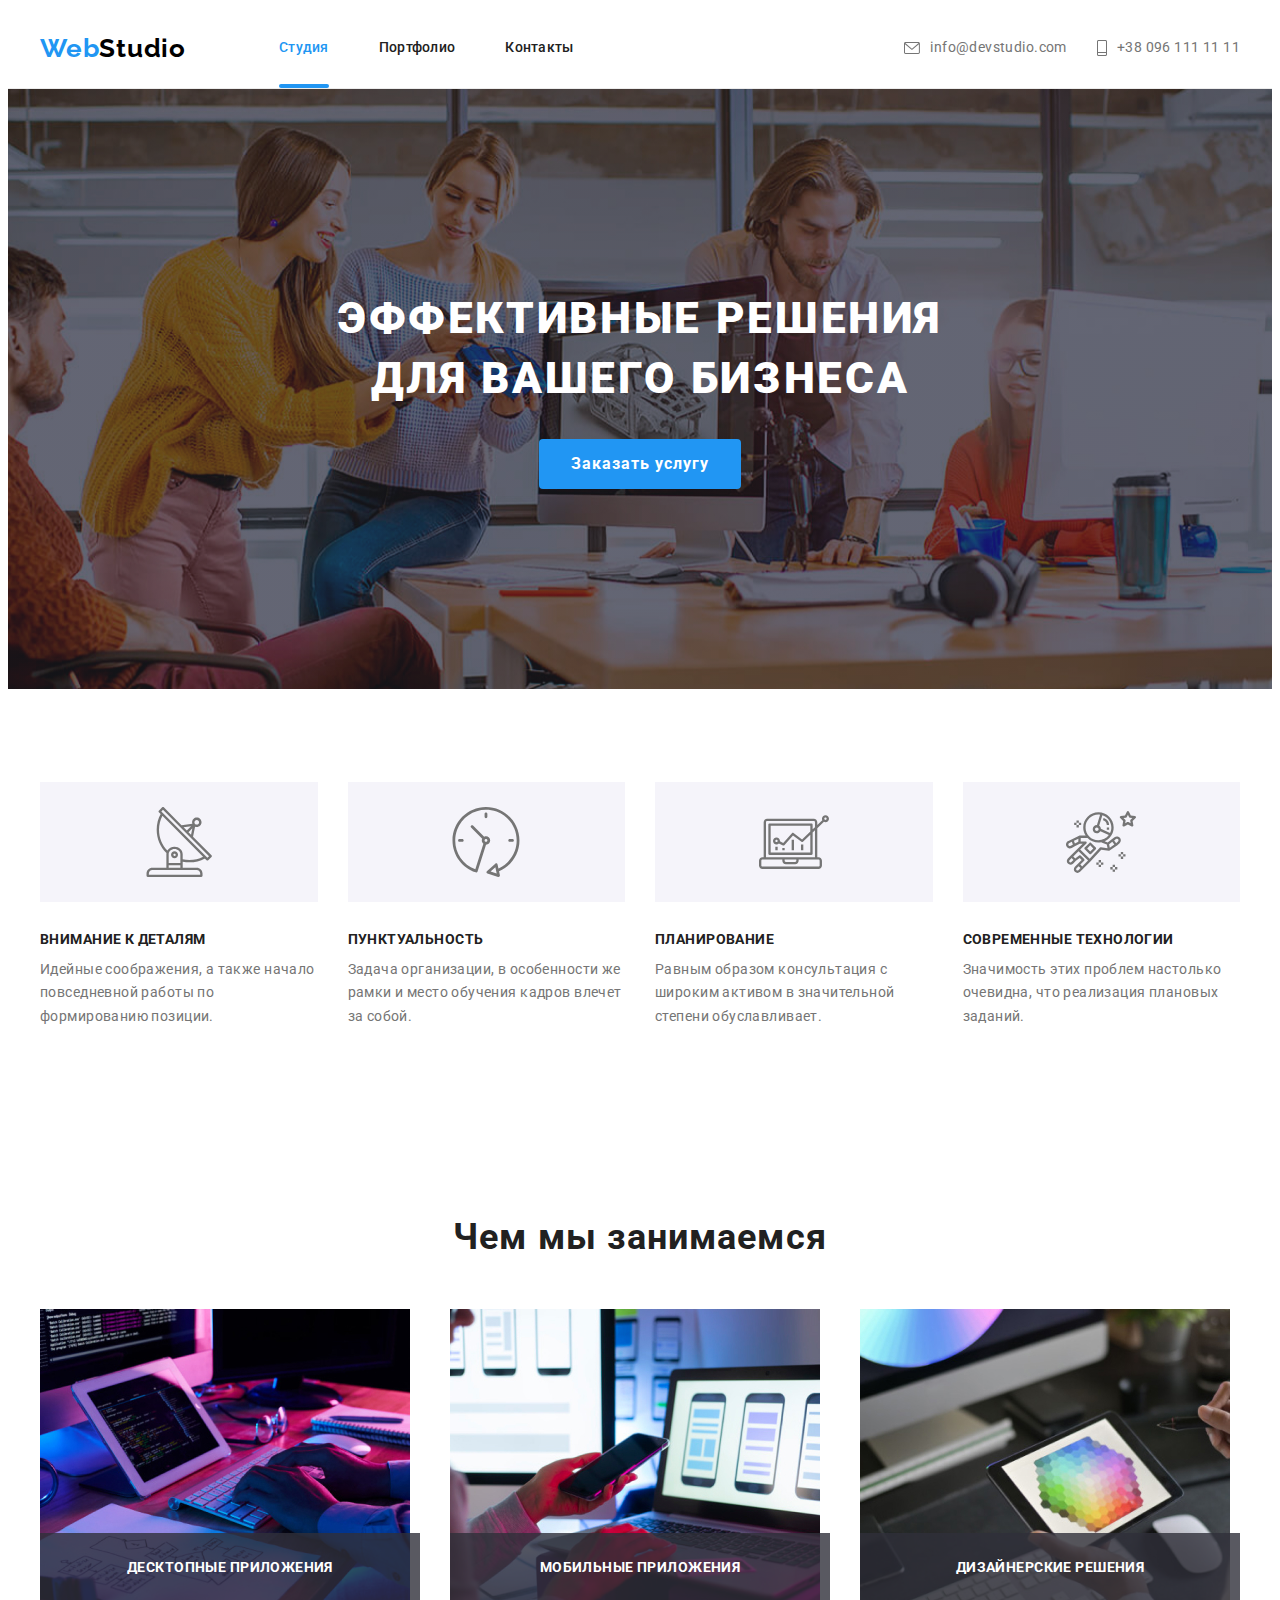
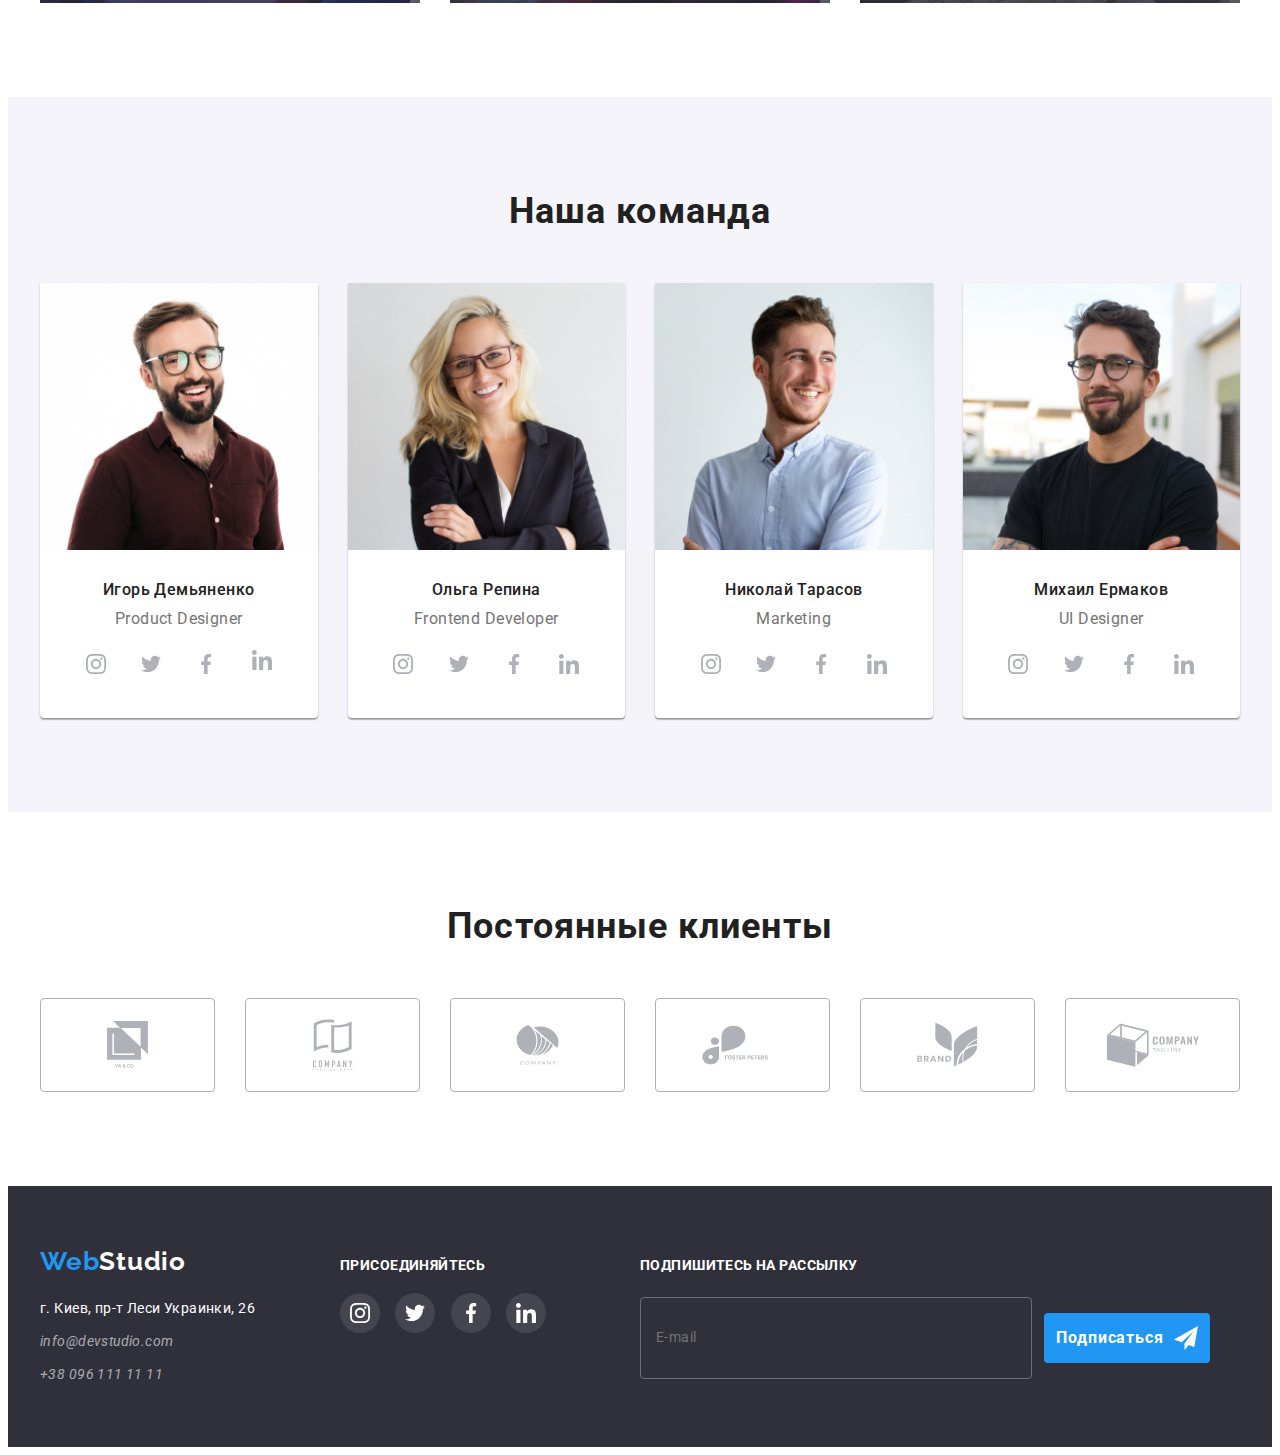
==== commit 47b3ca74: "adaptive images" ====
--- a/index.html
+++ b/index.html
@@ -187,7 +187,9 @@
             <li class="specialisation__item">
               <div>
                 <img
-                  src="./images/images-main-page/box1.jpg"
+                srcset="./images/images-main-page/specialisation-1-img-1x.jpg 1x, 
+                ./images/images-main-page/specialisation-1-img-2x.jpg 2x"
+                  src="./images/images-main-page/specialisation-1-img-1x.jpg"
                   alt="Написание кода"
                   width="370"
                 />
@@ -199,7 +201,9 @@
             <li class="specialisation__item">
               <div>
                 <img
-                  src="./images/images-main-page/box2.jpg"
+                srcset="./images/images-main-page/specialisation-2-img-1x.jpg 1x,
+                ./images/images-main-page/specialisation-2-img-2x.jpg 2x"
+                  src="./images/images-main-page/specialisation-2-img-1x.jpg"
                   alt="Адаптация контента под смарт
                     фон"
                   width="370"
@@ -212,7 +216,9 @@
             <li class="specialisation__item">
               <div>
                 <img
-                  src="./images/images-main-page/box3.jpg"
+                srcset="./images/images-main-page/specialisation-3-img-1x.jpg 1x,
+                ./images/images-main-page/specialisation-3-img-2x.jpg 2x"
+                  src="./images/images-main-page/specialisation-3-img-1x.jpg"
                   alt="Подбор цветов"
                   width="370"
                 />
@@ -231,12 +237,23 @@
           <h2 class="section-header">Наша команда</h2>
           <ul class="team__cards list">
             <li class="member-card">
-              <img
-                src="./images/images-main-page/img.jpg"
+              <picture>
+                <source srcset="./images/images-main-page/member-1-pc-1x.jpg 1x,
+                ./images/images-main-page/member-1-pc-2x.jpg 2x"
+                media="(min-width: 1200px)">
+                <source srcset="./images/images-main-page/member-1-tab-1x.jpg 1x,
+                ./images/images-main-page/member-1-tab-2x.jpg 2x"
+                media="(min-width: 768px)">
+                <source srcset="./images/images-main-page/member-1-mob-1x.jpg 1x,
+                ./images/images-main-page/member-1-mob-2x.jpg 2x"
+                media="(min-width: 200px)">
+                <img
+                src="./images/images-main-page/member-1-mob-1x.jpg"
                 alt="Игорь Демьяненко"
-                width="270"
+                width="450"
                 class="member-card__photo"
               />
+              </picture>
               <div class="member-card__text">
                 <h3 class="member-card__name">Игорь Демьяненко</h3>
                 <p lang="en" class="member-card__position">Product Designer</p>
@@ -273,12 +290,23 @@
               </div>
             </li>
             <li class="member-card">
-              <img
-                src="./images/images-main-page/img1.jpg"
+              <picture>
+                <source srcset="./images/images-main-page/member-2-pc-1x.jpg 1x,
+                ./images/images-main-page/member-2-pc-2x.jpg 2x"
+                media="(min-width: 1200px)">
+                <source srcset="./images/images-main-page/member-2-tab-1x.jpg 1x,
+                ./images/images-main-page/member-2-tab-2x.jpg 2x"
+                media="(min-width: 768px)">
+                <source srcset="./images/images-main-page/member-2-mob-1x.jpg 1x,
+                ./images/images-main-page/member-2-mob-2x.jpg 2x"
+                media="(min-width: 200px)">
+                <img
+                src="./images/images-main-page/member-2-mob-1x.jpg"
                 alt="Ольга Репина"
-                width="270"
+                width="450"
                 class="member-card__photo"
               />
+              </picture>
               <div class="member-card__text">
                 <h3 class="member-card__name">Ольга Репина</h3>
                 <p lang="en" class="member-card__position">
@@ -317,12 +345,23 @@
               </div>
             </li>
             <li class="member-card">
-              <img
-                src="./images/images-main-page/img2.jpg"
+             <picture>
+                <source srcset="./images/images-main-page/member-3-pc-1x.jpg 1x,
+                ./images/images-main-page/member-3-pc-2x.jpg 2x"
+                media="(min-width: 1200px)">
+                <source srcset="./images/images-main-page/member-3-tab-1x.jpg 1x,
+                ./images/images-main-page/member-3-tab-2x.jpg 2x"
+                media="(min-width: 768px)">
+                <source srcset="./images/images-main-page/member-3-mob-1x.jpg 1x,
+                ./images/images-main-page/member-3-mob-2x.jpg 2x"
+                media="(min-width: 200px)">
+                <img
+                src="./images/images-main-page/member-3-mob-1x.jpg"
                 alt="Николай Тарасов"
-                width="270"
+                width="450"
                 class="member-card__photo"
               />
+              </picture>
               <div class="member-card__text">
                 <h3 class="member-card__name">Николай Тарасов</h3>
                 <p lang="en" class="member-card__position">Marketing</p>
@@ -359,12 +398,23 @@
               </div>
             </li>
             <li class="member-card">
-              <img
-                src="./images/images-main-page/img3.jpg"
+            <picture>
+                <source srcset="./images/images-main-page/member-4-pc-1x.jpg 1x,
+                ./images/images-main-page/member-4-pc-2x.jpg 2x"
+                media="(min-width: 1200px)">
+                <source srcset="./images/images-main-page/member-4-tab-1x.jpg 1x,
+                ./images/images-main-page/member-4-tab-2x.jpg 2x"
+                media="(min-width: 768px)">
+                <source srcset="./images/images-main-page/member-4-mob-1x.jpg 1x,
+                ./images/images-main-page/member-4-mob-2x.jpg 2x"
+                media="(min-width: 200px)">
+                <img
+                src="./images/images-main-page/member-4-mob-1x.jpg"
                 alt="Михаил Ермаков"
-                width="270"
+                width="450"
                 class="member-card__photo"
               />
+              </picture>
               <div class="member-card__text">
                 <h3 class="member-card__name">Михаил Ермаков</h3>
                 <p lang="en" class="member-card__position">UI Designer</p>
@@ -458,7 +508,7 @@
 
     <!-- FOOTER  -->
 
-    <footer class="footer">
+   <footer class="footer">
       <div class="footer__container container">
         <div class="footer__address">
           <a href="./index.html" class="logo link"
--- a/css/main.min.css
+++ b/css/main.min.css
@@ -1 +1 @@
-p,h1,h2,h3,h4,h5,h6{margin:0px}ul,ol{margin:0px;padding-left:0px}img{display:block}svg{fill:currentColor}.link{text-decoration:none;margin:0;padding:0;color:inherit}.list{list-style-type:none;margin:0;padding:0}body{position:relative}body{font-family:"Roboto",sans-serif;font-style:normal;font-weight:400;font-size:14px;line-height:1.7;letter-spacing:.03em;color:#757575;background-color:#fff}.hidden,.is-hidden{width:1px;height:1px;overflow:hidden;opacity:0;margin:-1px;pointer-events:none}.backdrop{position:fixed;top:0;left:0;width:100vw;height:100vh;display:flex;align-items:center;justify-content:center;background-color:rgba(0,0,0,.2);opacity:1;transition:opacity 250ms cubic-bezier(0.4, 0, 0.2, 1)}.backdrop.is-hidden{opacity:0;pointer-events:none}.no-scroll{overflow:hidden}.close-button{position:absolute;top:8px;right:8px;display:flex;align-items:center;justify-content:center;width:30px;height:30px;border:1px solid rgba(0,0,0,.1);border-radius:50%;background-color:#fff;transition:color 250ms cubic-bezier(0.4, 0, 0.2, 1),box-shadow 250ms cubic-bezier(0.4, 0, 0.2, 1),background-color 250ms cubic-bezier(0.4, 0, 0.2, 1)}.close-button:hover,.close-button:focus{background-color:#2196f3}.section{padding-top:60px;padding-bottom:60px}@media screen and (min-width: 1200px){.section{padding-top:94px;padding-bottom:94px}}.container{padding-left:15px;padding-right:15px;margin:0 auto;overflow:scroll}@media screen and (max-width: 767px){.container{max-width:480px}}@media screen and (min-width: 768px)and (max-width: 1199px){.container{width:768px}}@media screen and (min-width: 1200px){.container{width:1200px}}.buttons{display:flex;align-items:center;justify-content:center;font-family:inherit;cursor:pointer;border:none;border-radius:4px;font-weight:700;font-size:16px;line-height:1.88;letter-spacing:.06em;color:#fff}.buttons:hover,.buttons:focus{background-color:#188ce8;box-shadow:0px 2px 2px 0px rgba(0,0,0,.1215686275),0px 1px 2px 0px rgba(0,0,0,.0784313725),0px 3px 1px 0px rgba(0,0,0,.1019607843)}.filter{display:flex;flex-wrap:wrap;margin-bottom:30px}@media screen and (min-width: 768px){.filter{justify-content:center}}@media screen and (max-width: 767px){.filter__item{margin-bottom:15px}}.filter__item:not(:last-child){margin-right:8px}.filter__buttons{font-weight:500;font-size:16px;line-height:1.62;letter-spacing:.03em;text-align:center;background-color:#f5f4fa;color:#212121;transition:color 250ms cubic-bezier(0.4, 0, 0.2, 1),box-shadow 250ms cubic-bezier(0.4, 0, 0.2, 1),background-color 250ms cubic-bezier(0.4, 0, 0.2, 1);padding:6px 22px}.filter__buttons:hover,.filter__buttons:focus{color:#fff;background-color:#2196f3;box-shadow:0px 2px 2px 0px rgba(0,0,0,.1215686275),0px 1px 2px 0px rgba(0,0,0,.0784313725),0px 3px 1px 0px rgba(0,0,0,.1019607843)}.filter__buttons--current{color:#fff;background-color:#2196f3}.communities{display:flex;justify-content:space-between;height:44px;width:206px;margin-top:16px;margin-left:auto;margin-right:auto}.communities__item{height:40px;width:40px;border-radius:50%;display:flex;align-items:center;justify-content:center;color:#afb1b8;transition:color 250ms cubic-bezier(0.4, 0, 0.2, 1),box-shadow 250ms cubic-bezier(0.4, 0, 0.2, 1),background-color 250ms cubic-bezier(0.4, 0, 0.2, 1)}.communities__item--light{background-color:rgba(255,255,255,.1);color:#fff}.communities__item+.communities__item{margin-left:10px}.communities__item:hover,.communities__item:focus{color:#fff;background-color:#2196f3}.communities__icon{display:block;fill:currentColor}@keyframes menuAnimation{0%{transform:scaleX(0%)}100%{transform:scaleX(100%)}}.menu-mob{position:absolute;top:0;left:0%;z-index:2;width:100vw;height:100vh;padding:10px 15px 38px 40px;background-color:#fff}@media screen and (min-width: 768px){.menu-mob{display:none}}.menu-mob__open-btn,.menu-mob__close-btn{border:none;background-color:rgba(0,0,0,0)}.menu-mob__open-btn:hover,.menu-mob__open-btn:focus,.menu-mob__close-btn:hover,.menu-mob__close-btn:focus{color:#2196f3}@media screen and (min-width: 768px){.menu-mob__open-btn,.menu-mob__close-btn{display:none}}.menu-mob__close-btn{position:absolute;top:0;right:0}.menu-mob__open-btn{padding-top:16px;padding-bottom:16px}.menu-mob__nav{display:flex;flex-direction:column;justify-content:space-between;height:100%}.menu-mob__item:first-child{margin-top:48px}.menu-mob__item:not(:last-child){margin-bottom:32px}.menu-mob__link{font-weight:500;font-size:40px;line-height:1.175;letter-spacing:.02em;color:#212121;list-style:none}.menu-mob__link--current{color:#2196f3}.menu-mob__link:hover,.menu-mob__link:focus{color:#2196f3}.menu-mob__mail{font-weight:500;font-size:24px;line-height:1.16;letter-spacing:.02em;margin-bottom:32px}.menu-mob__tel{font-weight:500;font-size:34px;line-height:1.17;letter-spacing:.02em;color:#2196f3}.menu-mob__communities{display:flex;flex-wrap:wrap;margin-top:54px}.menu-mob__communities-item{padding-top:10px;padding-bottom:10px;font-weight:500;font-size:18px;line-height:1.22;letter-spacing:.02em;color:#2196f3}.menu-mob__communities-item:not(:last-child){margin-right:10px}.menu-mob__communities-item:not(:last-child)::after{content:" ";border-left:1px solid rgba(33,33,33,.2);margin-left:10px}.section-header{font-weight:700;font-size:28px;line-height:1.17;letter-spacing:.03em;text-align:center;color:#212121;margin-bottom:30px}@media screen and (min-width: 1200px){.section-header{font-weight:700;font-size:36px;line-height:1.16;letter-spacing:.03em;margin-bottom:50px}}.header{position:relative;border-bottom:1px solid #ececec}.nav{width:100%;display:flex;align-items:center;justify-content:space-between}.nav__list{margin-right:auto}@media screen and (max-width: 767px){.nav__list{display:none}}@media screen and (min-width: 768px){.nav__list{display:flex}}@media screen and (min-width: 768px)and (max-width: 1199px){.nav__list{margin-left:88px}}@media screen and (min-width: 1200px){.nav__list{margin-left:93px}}.nav__link{color:#212121;transition:color 250ms cubic-bezier(0.4, 0, 0.2, 1),box-shadow 250ms cubic-bezier(0.4, 0, 0.2, 1),background-color 250ms cubic-bezier(0.4, 0, 0.2, 1);font-weight:500;font-size:14px;line-height:1.14;letter-spacing:.02em;display:block;padding-top:32px;padding-bottom:32px}.nav__link--current{color:#2196f3}.nav__link:hover,.nav__link:focus{color:#2196f3}.nav__item{position:relative}@media screen and (min-width: 768px){.nav__item+.nav__item{margin-left:50px}}.nav__item::after{content:"";display:block;position:absolute;left:0;bottom:0;width:100%;height:4px;border-radius:2px;background-color:#2196f3;transform:scaleX(0);transition:transform 250ms cubic-bezier(0.4, 0, 0.2, 1)}@media screen and (max-width: 767px){.nav__item::after{display:none}}.nav__item:hover::after{transform:scaleX(1)}.nav__item--current::after{transform:scaleX(1);animation-name:menuAnimation;animation-duration:250ms;animation-timing-function:cubic-bezier(0.4, 0, 0.2, 1)}@media screen and (max-width: 767px){.contacts{display:none}}@media screen and (min-width: 768px)and (max-width: 1199px){.contacts{display:flex;flex-direction:column;align-items:flex-start}}@media screen and (min-width: 1200px){.contacts{display:flex}}.contacts__link{display:flex;align-items:center;justify-content:center;padding-top:5px;padding-bottom:5px;transition:color 250ms cubic-bezier(0.4, 0, 0.2, 1),box-shadow 250ms cubic-bezier(0.4, 0, 0.2, 1),background-color 250ms cubic-bezier(0.4, 0, 0.2, 1);color:#757575}@media screen and (min-width: 768px)and (max-width: 1199px){.contacts__link{font-weight:500;font-size:12px;line-height:1.16;letter-spacing:.02em}}.contacts__link:hover,.contacts__link:focus{color:#2196f3}@media screen and (min-width: 1200px){.contacts__item+.contacts__item{margin-left:30px}}.contacts__icon{margin-right:10px}.logo{font-family:"Raleway",sans-serif;font-style:normal;font-weight:700;font-size:24px;line-height:1.16;letter-spacing:.03em;color:#2196f3}@media screen and (min-width: 1200px){.logo{font-weight:700;font-size:26px;line-height:1.19;letter-spacing:.03em}}.logo__part{color:#000}.logo__part--light{color:#fff}.hero{background-color:#2f303a;background-image:linear-gradient(rgba(47, 48, 58, 0.4), rgba(47, 48, 58, 0.4)),url(../images/images-main-page/hero-img-mobile.jpg);max-height:400px;max-width:1600px;background-repeat:no-repeat;background-size:cover;text-align:center;background-position-x:center;padding-top:200px;padding-bottom:200px;margin-left:auto;margin-right:auto;display:flex;align-items:center;justify-content:center}@media screen and (min-width: 1200px){.hero{max-height:600px}}.hero__header{font-weight:900;font-size:24px;line-height:1.62;letter-spacing:.06em;text-align:center;text-transform:uppercase;display:inline-block;color:#fff;max-width:360px;margin-bottom:30px}@media screen and (min-width: 1200px){.hero__header{font-weight:900;font-size:44px;line-height:1.36;letter-spacing:.06em;max-width:696px}}.hero__button{margin:0 auto;padding:10px 32px;background-color:#2196f3;color:#fff;transition:color 250ms cubic-bezier(0.4, 0, 0.2, 1),box-shadow 250ms cubic-bezier(0.4, 0, 0.2, 1),background-color 250ms cubic-bezier(0.4, 0, 0.2, 1)}@media screen and (min-width: 768px){.advantages__list{display:grid;grid-template-columns:1fr 1fr;gap:30px}}@media screen and (min-width: 1200px){.advantages__list{grid-template-columns:1fr 1fr 1fr 1fr}}@media screen and (max-width: 767px){.advantages__item:not(:last-child){margin-bottom:30px}}.advantages__svg-wrapper{height:120px;width:100%;background-color:#f5f4fa;display:flex;align-items:center;justify-content:center;margin-bottom:30px}.advantages__header{font-weight:700;font-size:14px;line-height:1.14;text-transform:uppercase;color:#212121;margin-bottom:10px}@media screen and (max-width: 767px){.advantages__header{text-align:center}}@media screen and (max-width: 1199px){.specialisation{display:none}}.specialisation__list{display:flex;justify-content:space-between}.specialisation__item{flex-basis:calc((100% - 90px)/4);position:relative}.specialisation__item+.specialisation__item{margin-left:30px}.specialisation__text-wrapper{position:absolute;bottom:0;display:flex;align-items:center;justify-content:center;width:100%;height:70px;text-transform:uppercase;font-weight:700;font-size:14px;line-height:1.14;letter-spacing:.03em;color:#fff;background-color:rgba(47,48,58,.8)}.team{background-color:#f5f4fa}@media screen and (min-width: 768px){.team__cards{display:grid;grid-template-columns:1fr 1fr;gap:30px}}@media screen and (min-width: 1200px){.team__cards{grid-template-columns:1fr 1fr 1fr 1fr}}.member-card{box-shadow:0px 2px 1px 0px rgba(0,0,0,.2),0px 1px 1px 0px rgba(0,0,0,.14),0px 1px 3px 0px rgba(0,0,0,.12);border-radius:0px 0px 4px 4px;background-color:#fff}@media screen and (max-width: 767px){.member-card:not(:last-child){margin-bottom:30px}}.member-card__text{padding-top:30px;padding-bottom:30px}.member-card__photo{margin-left:auto;margin-right:auto;width:100%}.member-card__name{font-weight:500;font-size:16px;line-height:1.19;text-align:center;color:#212121}.member-card__position{font-size:16px;line-height:1.19;text-align:center;margin-top:10px}.clients__list{display:grid;grid-template-columns:1fr 1fr;gap:30px}@media screen and (min-width: 768px)and (max-width: 1199px){.clients__list{grid-template-columns:1fr 1fr 1fr}}@media screen and (min-width: 768px)and (max-width: 1199px){.clients__list{grid-template-columns:1fr 1fr 1fr}}@media screen and (min-width: 1200px){.clients__list{grid-template-columns:repeat(6, 1fr)}}.clients__item{color:#afb1b8;border:1px solid currentColor;border-radius:4px;transition:color 250ms cubic-bezier(0.4, 0, 0.2, 1),box-shadow 250ms cubic-bezier(0.4, 0, 0.2, 1),background-color 250ms cubic-bezier(0.4, 0, 0.2, 1)}.clients__item:hover,.clients__item:focus{color:#2196f3}.clients__link{display:flex;align-items:center;justify-content:center;height:92px;width:100%}.footer{background-color:#2f303a;padding-top:60px;padding-bottom:60px}.footer__container{text-align:center}@media screen and (min-width: 768px){.footer__container{display:grid;grid-template-columns:1fr 1fr;align-items:baseline}}.address{margin-top:20px}.address__item+.address__item{margin-top:9px}.address__link{color:rgba(255,255,255,.6);transition:color 250ms cubic-bezier(0.4, 0, 0.2, 1),box-shadow 250ms cubic-bezier(0.4, 0, 0.2, 1),background-color 250ms cubic-bezier(0.4, 0, 0.2, 1)}.address__link--light{font-style:normal;color:#fff}.address__link:hover,.address__link:focus{color:#2196f3}@media screen and (max-width: 767px){.footer__communities{margin-top:60px}}.footer__header{font-weight:700;font-size:14px;line-height:1.14;letter-spacing:.03em;text-transform:uppercase;color:#fff}@media screen and (max-width: 1199px){.footer__subscribe{margin-top:60px}}@media screen and (min-width: 768px)and (max-width: 1199px){.footer__subscribe{grid-column:1/3}}@media screen and (max-width: 767px){.footer__subscribe{width:100%}}@media screen and (min-width: 768px)and (max-width: 1199px){.footer__subscribe{width:450px;justify-self:center}}.subscribe-form{margin-top:20px}.subscribe-form__field{position:relative;display:block}.subscribe-form__input{width:100%;height:50px;padding:15px 16px;background-color:rgba(0,0,0,0);border:1px solid rgba(255,255,255,.3);border-radius:4px;color:#fff}.subscribe-form__label{position:absolute;top:50%;left:16px;transform:translateY(-50%);transition:transform 250ms linear}.subscribe-form__input:not(:placeholder-shown)+.subscribe-form__label,.subscribe-form__field:focus-within .subscribe-form__label{transform:translateY(-50px)}.subscribe-form__button{width:200px;height:50px;margin-left:auto;margin-right:auto;margin-top:20px;border-color:rgba(0,0,0,0);background-color:#2196f3}.subscribe-form__button-text{margin-right:10px;font-weight:700;font-size:16px;line-height:1.88;letter-spacing:.06em}.modal{position:fixed;max-width:450px;max-height:609px;padding:40px;background-color:#fff;border-radius:4px;box-shadow:0px 2px 1px 0px rgba(0,0,0,.2);box-shadow:0px 1px 1px 0px rgba(0,0,0,.14);box-shadow:0px 1px 3px 0px rgba(0,0,0,.12);transition:transform 250ms cubic-bezier(0.4, 0, 0.2, 1)}.backdrop.is-hidden .modal{transform:translate(-50%, -50%) scale(1.2)}@media screen and (max-width: 767px){.modal{margin:94px 15px}}.modal__text{margin-bottom:12px;font-weight:700;font-size:20px;line-height:1.5;letter-spacing:.03em;text-align:center;color:#212121}.form__field{display:block;position:relative;margin-bottom:10px}.form__input{width:100%;height:40px;padding-left:50px;border:1px solid rgba(33,33,33,.2);border-radius:4px;outline:none;transition:border-color 350ms cubic-bezier(0.4, 0, 0.2, 1)}.form__field:focus-within .form__input{border-color:#2196f3}.form__input-area{height:120px;padding:12px 16px;resize:none}.form__input-area::placeholder{font-size:12px;line-height:1.16;letter-spacing:.01em;color:rgba(117,117,117,.5)}.form__label{color:#757575;font-size:12px;line-height:1.16;letter-spacing:.01em}.form__icon{display:block;height:18px;position:absolute;top:calc(50% + 12px);left:0;transform:translateY(-50%);margin-left:12px;fill:#212121;transition:fill 250ms cubic-bezier(0.4, 0, 0.2, 1)}.form__field:focus-within .form__icon{color:#2196f3}.form__label-checkbox{margin-left:23px;font-weight:400;font-size:12px;line-height:1.16;letter-spacing:.03em}.form__field-checkbox{position:relative;margin-bottom:30px;display:flex;align-items:center;justify-content:center}.form__link-checkbox{color:#2196f3;border-bottom:1px solid #2196f3}.form__icon-checkbox{position:absolute;top:50%;left:0;transform:translateY(-50%);width:16px;height:15px;border:2px solid #212121;border-radius:2px;background-color:rgba(0,0,0,0);transition:background-color 250ms cubic-bezier(0.4, 0, 0.2, 1)}.form__input-checkbox:checked~.form__icon-checkbox{background-color:#2196f3;border-color:rgba(0,0,0,0);background-image:url(../images/images-main-page/icon-check.svg);background-repeat:no-repeat;background-position:center}.submit-button{margin:0 auto;width:200px;height:50px;background-color:#2196f3;color:#fff;font-size:16px;line-height:1.88;letter-spacing:.06em}@media screen and (min-width: 768px){.cards{display:grid;grid-template-columns:1fr 1fr;gap:30px}}@media screen and (max-width: 767px){.card:not(:last-child){margin-bottom:30px}}.card:hover,.card:focus{box-shadow:1px 4px 6px 0px rgba(0,0,0,.1607843137),0px 4px 4px 0px rgba(0,0,0,.0588235294),0px 1px 1px 0px rgba(0,0,0,.1215686275)}.card__link{display:flex;flex-direction:column;height:100%}.card__image{width:100%}.card__overlay-text{position:absolute;padding:63px 24px;color:#fff;background-color:rgba(33,150,243,.9);transition:transform 250ms cubic-bezier(0.4, 0, 0.2, 1);font-size:18px;line-height:1.56;letter-spacing:.03em}.card:hover .card__overlay-text,.card:focus .card__overlay-text{transform:translateY(-100%)}.card__thumb{position:relative;overflow:hidden}.card__description{flex-grow:1;padding:20px 24px;border:1px solid #eee;border-top:none}.card__name{color:#212121;font-weight:700;font-size:18px;line-height:2;letter-spacing:.06em}.card__type{font-size:16px;line-height:1.88;color:#757575;margin-top:4px}/*# sourceMappingURL=main.min.css.map */+p,h1,h2,h3,h4,h5,h6{margin:0px}ul,ol{margin:0px;padding-left:0px}img{display:block;max-width:100%;height:auto}svg{fill:currentColor}.link{text-decoration:none;margin:0;padding:0;color:inherit}.list{list-style-type:none;margin:0;padding:0}body{position:relative}body{font-family:"Roboto",sans-serif;font-style:normal;font-weight:400;font-size:14px;line-height:1.7;letter-spacing:.03em;color:#757575;background-color:#fff}.hidden,.is-hidden{width:1px;height:1px;overflow:hidden;opacity:0;margin:-1px;pointer-events:none}.backdrop{position:fixed;top:0;left:0;width:100vw;height:100vh;display:flex;align-items:center;justify-content:center;background-color:rgba(0,0,0,.2);opacity:1;transition:opacity 250ms cubic-bezier(0.4, 0, 0.2, 1)}.backdrop.is-hidden{opacity:0;pointer-events:none}.no-scroll{overflow:hidden}.close-button{position:absolute;top:8px;right:8px;display:flex;align-items:center;justify-content:center;width:30px;height:30px;border:1px solid rgba(0,0,0,.1);border-radius:50%;background-color:#fff;transition:color 250ms cubic-bezier(0.4, 0, 0.2, 1),box-shadow 250ms cubic-bezier(0.4, 0, 0.2, 1),background-color 250ms cubic-bezier(0.4, 0, 0.2, 1)}.close-button:hover,.close-button:focus{background-color:#2196f3}.section{padding-top:60px;padding-bottom:60px}@media screen and (min-width: 1200px){.section{padding-top:94px;padding-bottom:94px}}.container{padding-left:15px;padding-right:15px;margin:0 auto}@media screen and (max-width: 767px){.container{max-width:480px}}@media screen and (min-width: 768px)and (max-width: 1199px){.container{width:768px}}@media screen and (min-width: 1200px){.container{width:1200px}}.buttons{display:flex;align-items:center;justify-content:center;font-family:inherit;cursor:pointer;border:none;border-radius:4px;font-weight:700;font-size:16px;line-height:1.88;letter-spacing:.06em;color:#fff}.buttons:hover,.buttons:focus{background-color:#188ce8;box-shadow:0px 2px 2px 0px rgba(0,0,0,.1215686275),0px 1px 2px 0px rgba(0,0,0,.0784313725),0px 3px 1px 0px rgba(0,0,0,.1019607843)}.filter{display:flex;flex-wrap:wrap;margin-bottom:30px}@media screen and (min-width: 768px){.filter{justify-content:center}}@media screen and (max-width: 767px){.filter__item{margin-bottom:15px}}.filter__item:not(:last-child){margin-right:8px}.filter__buttons{font-weight:500;font-size:16px;line-height:1.62;letter-spacing:.03em;text-align:center;background-color:#f5f4fa;color:#212121;transition:color 250ms cubic-bezier(0.4, 0, 0.2, 1),box-shadow 250ms cubic-bezier(0.4, 0, 0.2, 1),background-color 250ms cubic-bezier(0.4, 0, 0.2, 1);padding:6px 22px}.filter__buttons:hover,.filter__buttons:focus{color:#fff;background-color:#2196f3;box-shadow:0px 2px 2px 0px rgba(0,0,0,.1215686275),0px 1px 2px 0px rgba(0,0,0,.0784313725),0px 3px 1px 0px rgba(0,0,0,.1019607843)}.filter__buttons--current{color:#fff;background-color:#2196f3}.communities{display:flex;justify-content:space-between;height:44px;width:206px;margin-top:16px;margin-left:auto;margin-right:auto}.communities__item{height:40px;width:40px;border-radius:50%;display:flex;align-items:center;justify-content:center;color:#afb1b8;transition:color 250ms cubic-bezier(0.4, 0, 0.2, 1),box-shadow 250ms cubic-bezier(0.4, 0, 0.2, 1),background-color 250ms cubic-bezier(0.4, 0, 0.2, 1)}.communities__item--light{background-color:rgba(255,255,255,.1);color:#fff}.communities__item+.communities__item{margin-left:10px}.communities__item:hover,.communities__item:focus{color:#fff;background-color:#2196f3}.communities__icon{display:block;fill:currentColor}@keyframes menuAnimation{0%{transform:scaleX(0%)}100%{transform:scaleX(100%)}}.menu-mob{position:absolute;top:0;left:0%;z-index:2;width:100vw;height:100vh;padding:10px 15px 38px 40px;background-color:#fff}@media screen and (min-width: 768px){.menu-mob{display:none}}.menu-mob__open-btn,.menu-mob__close-btn{border:none;background-color:rgba(0,0,0,0)}.menu-mob__open-btn:hover,.menu-mob__open-btn:focus,.menu-mob__close-btn:hover,.menu-mob__close-btn:focus{color:#2196f3}@media screen and (min-width: 768px){.menu-mob__open-btn,.menu-mob__close-btn{display:none}}.menu-mob__close-btn{position:absolute;top:0;right:0}.menu-mob__open-btn{padding-top:16px;padding-bottom:16px}.menu-mob__nav{display:flex;flex-direction:column;justify-content:space-between;height:100%}.menu-mob__item:first-child{margin-top:48px}.menu-mob__item:not(:last-child){margin-bottom:32px}.menu-mob__link{font-weight:500;font-size:40px;line-height:1.175;letter-spacing:.02em;color:#212121;list-style:none}.menu-mob__link--current{color:#2196f3}.menu-mob__link:hover,.menu-mob__link:focus{color:#2196f3}.menu-mob__mail{font-weight:500;font-size:24px;line-height:1.16;letter-spacing:.02em;margin-bottom:32px}.menu-mob__tel{font-weight:500;font-size:34px;line-height:1.17;letter-spacing:.02em;color:#2196f3}.menu-mob__communities{display:flex;flex-wrap:wrap;margin-top:54px}.menu-mob__communities-item{padding-top:10px;padding-bottom:10px;font-weight:500;font-size:18px;line-height:1.22;letter-spacing:.02em;color:#2196f3}.menu-mob__communities-item:not(:last-child){margin-right:10px}.menu-mob__communities-item:not(:last-child)::after{content:" ";border-left:1px solid rgba(33,33,33,.2);margin-left:10px}.section-header{font-weight:700;font-size:28px;line-height:1.17;letter-spacing:.03em;text-align:center;color:#212121;margin-bottom:30px}@media screen and (min-width: 1200px){.section-header{font-weight:700;font-size:36px;line-height:1.16;letter-spacing:.03em;margin-bottom:50px}}.header{position:relative;border-bottom:1px solid #ececec}.nav{width:100%;display:flex;align-items:center;justify-content:space-between}.nav__list{margin-right:auto}@media screen and (max-width: 767px){.nav__list{display:none}}@media screen and (min-width: 768px){.nav__list{display:flex}}@media screen and (min-width: 768px)and (max-width: 1199px){.nav__list{margin-left:88px}}@media screen and (min-width: 1200px){.nav__list{margin-left:93px}}.nav__link{color:#212121;transition:color 250ms cubic-bezier(0.4, 0, 0.2, 1),box-shadow 250ms cubic-bezier(0.4, 0, 0.2, 1),background-color 250ms cubic-bezier(0.4, 0, 0.2, 1);font-weight:500;font-size:14px;line-height:1.14;letter-spacing:.02em;display:block;padding-top:32px;padding-bottom:32px}.nav__link--current{color:#2196f3}.nav__link:hover,.nav__link:focus{color:#2196f3}.nav__item{position:relative}@media screen and (min-width: 768px){.nav__item+.nav__item{margin-left:50px}}.nav__item::after{content:"";display:block;position:absolute;left:0;bottom:0;width:100%;height:4px;border-radius:2px;background-color:#2196f3;transform:scaleX(0);transition:transform 250ms cubic-bezier(0.4, 0, 0.2, 1)}@media screen and (max-width: 767px){.nav__item::after{display:none}}.nav__item:hover::after{transform:scaleX(1)}.nav__item--current::after{transform:scaleX(1);animation-name:menuAnimation;animation-duration:250ms;animation-timing-function:cubic-bezier(0.4, 0, 0.2, 1)}@media screen and (max-width: 767px){.contacts{display:none}}@media screen and (min-width: 768px)and (max-width: 1199px){.contacts{display:flex;flex-direction:column;align-items:flex-start}}@media screen and (min-width: 1200px){.contacts{display:flex}}.contacts__link{display:flex;align-items:center;justify-content:center;padding-top:5px;padding-bottom:5px;transition:color 250ms cubic-bezier(0.4, 0, 0.2, 1),box-shadow 250ms cubic-bezier(0.4, 0, 0.2, 1),background-color 250ms cubic-bezier(0.4, 0, 0.2, 1);color:#757575}@media screen and (min-width: 768px)and (max-width: 1199px){.contacts__link{font-weight:500;font-size:12px;line-height:1.16;letter-spacing:.02em}}.contacts__link:hover,.contacts__link:focus{color:#2196f3}@media screen and (min-width: 1200px){.contacts__item+.contacts__item{margin-left:30px}}.contacts__icon{margin-right:10px}.logo{font-family:"Raleway",sans-serif;font-style:normal;font-weight:700;font-size:24px;line-height:1.16;letter-spacing:.03em;color:#2196f3}@media screen and (min-width: 1200px){.logo{font-weight:700;font-size:26px;line-height:1.19;letter-spacing:.03em}}.logo__part{color:#000}.logo__part--light{color:#fff}.hero{background-color:#2f303a;background-image:linear-gradient(rgba(47, 48, 58, 0.4), rgba(47, 48, 58, 0.4)),url(../images/images-main-page/hero-bg-mob-1x.jpg);max-height:400px;max-width:1600px;background-repeat:no-repeat;background-size:cover;text-align:center;background-position-x:center;padding-top:200px;padding-bottom:200px;margin-left:auto;margin-right:auto;display:flex;align-items:center;justify-content:center}@media(min-device-pixel-ratio: 2),(min-resolution: 192dpi),(min-resolution: 2dppx){.hero{background-image:linear-gradient(rgba(47, 48, 58, 0.4), rgba(47, 48, 58, 0.4)),url(../images/images-main-page/hero-bg-mob-2x.jpg)}}@media screen and (min-width: 768px)and (max-width: 1199px){.hero{background-image:linear-gradient(rgba(47, 48, 58, 0.4), rgba(47, 48, 58, 0.4)),url(../images/images-main-page/hero-bg-tab-1x.jpg)}}@media screen and (min-width: 768px)and (max-width: 1199px)and (min-device-pixel-ratio: 2),screen and (min-width: 768px)and (max-width: 1199px)and (min-resolution: 192dpi),screen and (min-width: 768px)and (max-width: 1199px)and (min-resolution: 2dppx){.hero{background-image:linear-gradient(rgba(47, 48, 58, 0.4), rgba(47, 48, 58, 0.4)),url(../images/images-main-page/hero-bg-tab-2x.jpg)}}@media screen and (min-width: 1200px){.hero{max-height:600px;background-image:linear-gradient(rgba(47, 48, 58, 0.4), rgba(47, 48, 58, 0.4)),url(../images/images-main-page/hero-bg-pc-1x.jpg)}}@media screen and (min-width: 1200px)and (min-device-pixel-ratio: 2),screen and (min-width: 1200px)and (min-resolution: 192dpi),screen and (min-width: 1200px)and (min-resolution: 2dppx){.hero{background-image:linear-gradient(rgba(47, 48, 58, 0.4), rgba(47, 48, 58, 0.4)),url(../images/images-main-page/hero-bg-pc-2x.jpg)}}.hero__header{font-weight:900;font-size:24px;line-height:1.62;letter-spacing:.06em;text-align:center;text-transform:uppercase;display:inline-block;color:#fff;max-width:360px;margin-bottom:30px}@media screen and (min-width: 1200px){.hero__header{font-weight:900;font-size:44px;line-height:1.36;letter-spacing:.06em;max-width:696px}}.hero__button{margin:0 auto;padding:10px 32px;background-color:#2196f3;color:#fff;transition:color 250ms cubic-bezier(0.4, 0, 0.2, 1),box-shadow 250ms cubic-bezier(0.4, 0, 0.2, 1),background-color 250ms cubic-bezier(0.4, 0, 0.2, 1)}@media screen and (min-width: 768px){.advantages__list{display:grid;grid-template-columns:1fr 1fr;gap:30px}}@media screen and (min-width: 1200px){.advantages__list{grid-template-columns:1fr 1fr 1fr 1fr}}@media screen and (max-width: 767px){.advantages__item:not(:last-child){margin-bottom:30px}}.advantages__svg-wrapper{height:120px;width:100%;background-color:#f5f4fa;display:flex;align-items:center;justify-content:center;margin-bottom:30px}.advantages__header{font-weight:700;font-size:14px;line-height:1.14;text-transform:uppercase;color:#212121;margin-bottom:10px}@media screen and (max-width: 767px){.advantages__header{text-align:center}}@media screen and (max-width: 1199px){.specialisation{display:none}}.specialisation__list{display:flex;justify-content:space-between}.specialisation__item{flex-basis:calc((100% - 90px)/4);flex-grow:1;position:relative}.specialisation__item+.specialisation__item{margin-left:30px}.specialisation__text-wrapper{position:absolute;bottom:0;display:flex;align-items:center;justify-content:center;width:100%;height:70px;text-transform:uppercase;font-weight:700;font-size:14px;line-height:1.14;letter-spacing:.03em;color:#fff;background-color:rgba(47,48,58,.8)}.team{background-color:#f5f4fa}@media screen and (min-width: 768px){.team__cards{display:grid;grid-template-columns:1fr 1fr;gap:30px}}@media screen and (min-width: 1200px){.team__cards{grid-template-columns:1fr 1fr 1fr 1fr}}.member-card{box-shadow:0px 2px 1px 0px rgba(0,0,0,.2),0px 1px 1px 0px rgba(0,0,0,.14),0px 1px 3px 0px rgba(0,0,0,.12);border-radius:0px 0px 4px 4px;background-color:#fff}@media screen and (max-width: 767px){.member-card:not(:last-child){margin-bottom:30px}}.member-card__text{padding-top:30px;padding-bottom:30px}.member-card__photo{margin-left:auto;margin-right:auto;width:100%}.member-card__name{font-weight:500;font-size:16px;line-height:1.19;text-align:center;color:#212121}.member-card__position{font-size:16px;line-height:1.19;text-align:center;margin-top:10px}.clients__list{display:grid;grid-template-columns:1fr 1fr;gap:30px}@media screen and (min-width: 768px)and (max-width: 1199px){.clients__list{grid-template-columns:1fr 1fr 1fr}}@media screen and (min-width: 768px)and (max-width: 1199px){.clients__list{grid-template-columns:1fr 1fr 1fr}}@media screen and (min-width: 1200px){.clients__list{grid-template-columns:repeat(6, 1fr)}}.clients__item{color:#afb1b8;border:1px solid currentColor;border-radius:4px;transition:color 250ms cubic-bezier(0.4, 0, 0.2, 1),box-shadow 250ms cubic-bezier(0.4, 0, 0.2, 1),background-color 250ms cubic-bezier(0.4, 0, 0.2, 1)}.clients__item:hover,.clients__item:focus{color:#2196f3}.clients__link{display:flex;align-items:center;justify-content:center;height:92px;width:100%}.footer{background-color:#2f303a;padding-top:60px;padding-bottom:60px}.footer__container{text-align:center}@media screen and (min-width: 768px){.footer__container{display:grid;grid-template-columns:1fr 1fr;align-items:baseline}}@media screen and (min-width: 1200px){.footer__container{grid-template-columns:1fr 1fr 2fr;justify-items:flex-start;text-align:left}}.address{margin-top:20px}.address__item+.address__item{margin-top:9px}.address__link{color:rgba(255,255,255,.6);transition:color 250ms cubic-bezier(0.4, 0, 0.2, 1),box-shadow 250ms cubic-bezier(0.4, 0, 0.2, 1),background-color 250ms cubic-bezier(0.4, 0, 0.2, 1)}.address__link--light{font-style:normal;color:#fff}.address__link:hover,.address__link:focus{color:#2196f3}@media screen and (max-width: 767px){.footer__communities{margin-top:60px}}.footer__header{font-weight:700;font-size:14px;line-height:1.14;letter-spacing:.03em;text-transform:uppercase;color:#fff}@media screen and (max-width: 1199px){.footer__subscribe{margin-top:60px}}@media screen and (min-width: 768px)and (max-width: 1199px){.footer__subscribe{grid-column:1/3}}@media screen and (max-width: 767px){.footer__subscribe{width:100%}}@media screen and (min-width: 768px)and (max-width: 1199px){.footer__subscribe{width:450px;justify-self:center}}@media screen and (min-width: 1200px){.footer__subscribe{width:570px}}.subscribe-form{margin-top:20px}@media screen and (min-width: 1200px){.subscribe-form{display:flex;align-items:baseline}}.subscribe-form__field{position:relative;display:block}.subscribe-form__input{height:50px;width:100%;padding:15px 16px;background-color:rgba(0,0,0,0);border:1px solid rgba(255,255,255,.3);border-radius:4px;color:#fff}@media screen and (min-width: 1200px){.subscribe-form__input{width:358px}}.subscribe-form__label{position:absolute;top:50%;left:16px;transform:translateY(-50%);transition:transform 250ms linear}.subscribe-form__input:not(:placeholder-shown)+.subscribe-form__label,.subscribe-form__field:focus-within .subscribe-form__label{transform:translateY(-50px)}.subscribe-form__button{width:200px;height:50px;margin-left:auto;margin-right:auto;margin-top:20px;border-color:rgba(0,0,0,0);background-color:#2196f3}@media screen and (min-width: 1200px){.subscribe-form__button{margin-left:12px;margin-top:0}}.subscribe-form__button-text{margin-right:10px;font-weight:700;font-size:16px;line-height:1.88;letter-spacing:.06em}.modal{position:fixed;max-width:450px;max-height:609px;padding:40px;background-color:#fff;border-radius:4px;box-shadow:0px 2px 1px 0px rgba(0,0,0,.2);box-shadow:0px 1px 1px 0px rgba(0,0,0,.14);box-shadow:0px 1px 3px 0px rgba(0,0,0,.12);transition:transform 250ms cubic-bezier(0.4, 0, 0.2, 1)}.backdrop.is-hidden .modal{transform:translate(-50%, -50%) scale(1.2)}@media screen and (max-width: 767px){.modal{margin:94px 15px}}@media screen and (min-width: 1200px){.modal{max-width:528px}}.modal__text{margin-bottom:12px;font-weight:700;font-size:20px;line-height:1.5;letter-spacing:.03em;text-align:center;color:#212121}@media screen and (min-width: 1200px){.modal__text{line-height:1.15}}.form__field{display:block;position:relative;margin-bottom:10px}.form__input{width:100%;height:40px;padding-left:50px;border:1px solid rgba(33,33,33,.2);border-radius:4px;outline:none;transition:border-color 350ms cubic-bezier(0.4, 0, 0.2, 1)}.form__field:focus-within .form__input{border-color:#2196f3}.form__input-area{height:120px;padding:12px 16px;resize:none}.form__input-area::placeholder{font-size:12px;line-height:1.16;letter-spacing:.01em;color:rgba(117,117,117,.5)}.form__label{color:#757575;font-size:12px;line-height:1.16;letter-spacing:.01em}.form__icon{display:block;height:18px;position:absolute;top:calc(50% + 12px);left:0;transform:translateY(-50%);margin-left:12px;fill:#212121;transition:fill 250ms cubic-bezier(0.4, 0, 0.2, 1)}.form__field:focus-within .form__icon{color:#2196f3}.form__label-checkbox{font-weight:400;font-size:12px;line-height:1.16;letter-spacing:.03em;margin-left:20px}@media screen and (min-width: 1200px){.form__label-checkbox{font-weight:400;font-size:14px;line-height:1.17}}.form__field-checkbox{position:relative;margin-bottom:30px}@media screen and (min-width: 1200px){.form__field-checkbox{margin-left:12px}}.form__link-checkbox{color:#2196f3;border-bottom:1px solid #2196f3}.form__icon-checkbox{position:absolute;top:50%;left:0;transform:translateY(-50%);width:16px;height:15px;border:2px solid #212121;border-radius:2px;background-color:rgba(0,0,0,0);transition:background-color 250ms cubic-bezier(0.4, 0, 0.2, 1)}.form__input-checkbox:checked~.form__icon-checkbox{background-color:#2196f3;border-color:rgba(0,0,0,0);background-image:url(../images/images-main-page/icon-check.svg);background-repeat:no-repeat;background-position:center}.submit-button{margin:0 auto;width:200px;height:50px;background-color:#2196f3;color:#fff;font-size:16px;line-height:1.88;letter-spacing:.06em}@media screen and (min-width: 768px){.cards{display:grid;grid-template-columns:1fr 1fr;gap:30px}}@media screen and (max-width: 767px){.card:not(:last-child){margin-bottom:30px}}.card:hover,.card:focus{box-shadow:1px 4px 6px 0px rgba(0,0,0,.1607843137),0px 4px 4px 0px rgba(0,0,0,.0588235294),0px 1px 1px 0px rgba(0,0,0,.1215686275)}.card__link{display:flex;flex-direction:column;height:100%}.card__image{width:100%}.card__overlay-text{position:absolute;padding:63px 24px;color:#fff;background-color:rgba(33,150,243,.9);transition:transform 250ms cubic-bezier(0.4, 0, 0.2, 1);font-size:18px;line-height:1.56;letter-spacing:.03em}.card:hover .card__overlay-text,.card:focus .card__overlay-text{transform:translateY(-100%)}.card__thumb{position:relative;overflow:hidden}.card__description{flex-grow:1;padding:20px 24px;border:1px solid #eee;border-top:none}.card__name{color:#212121;font-weight:700;font-size:18px;line-height:2;letter-spacing:.06em}.card__type{font-size:16px;line-height:1.88;color:#757575;margin-top:4px}/*# sourceMappingURL=main.min.css.map */